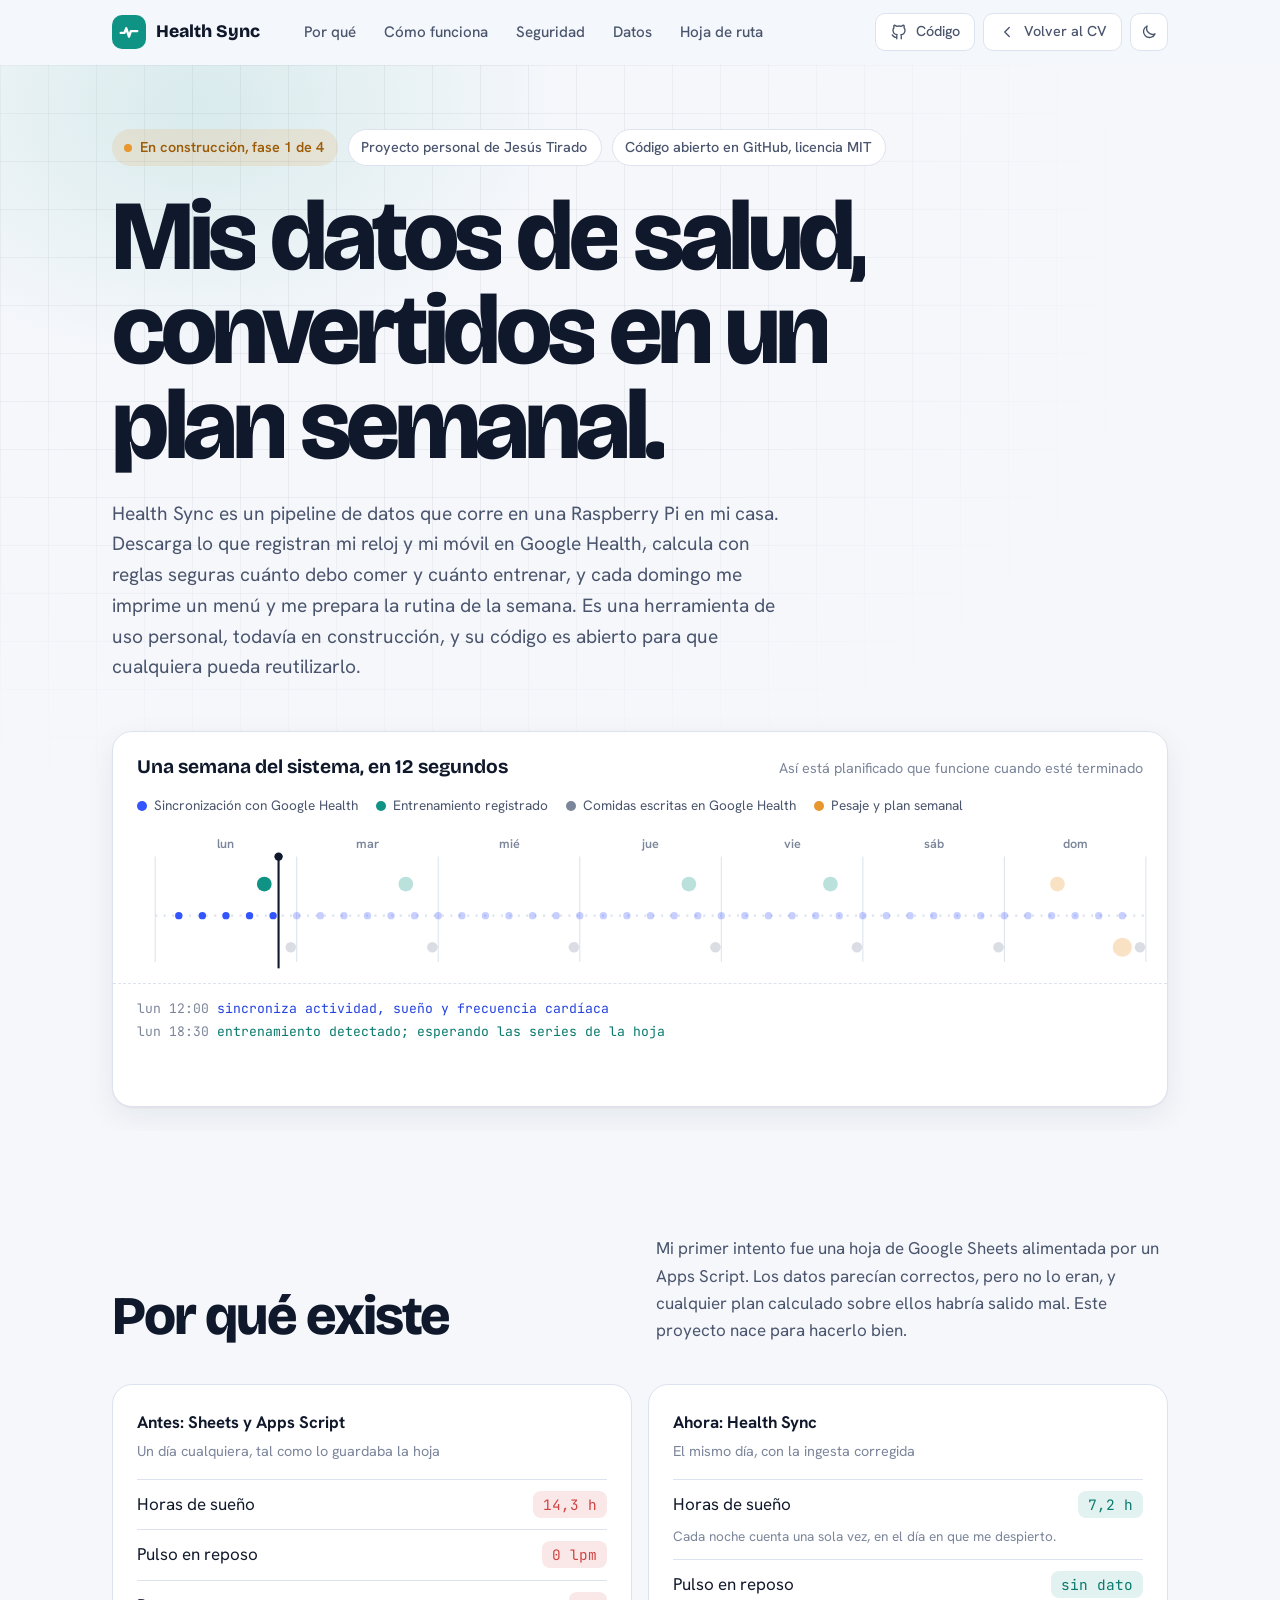
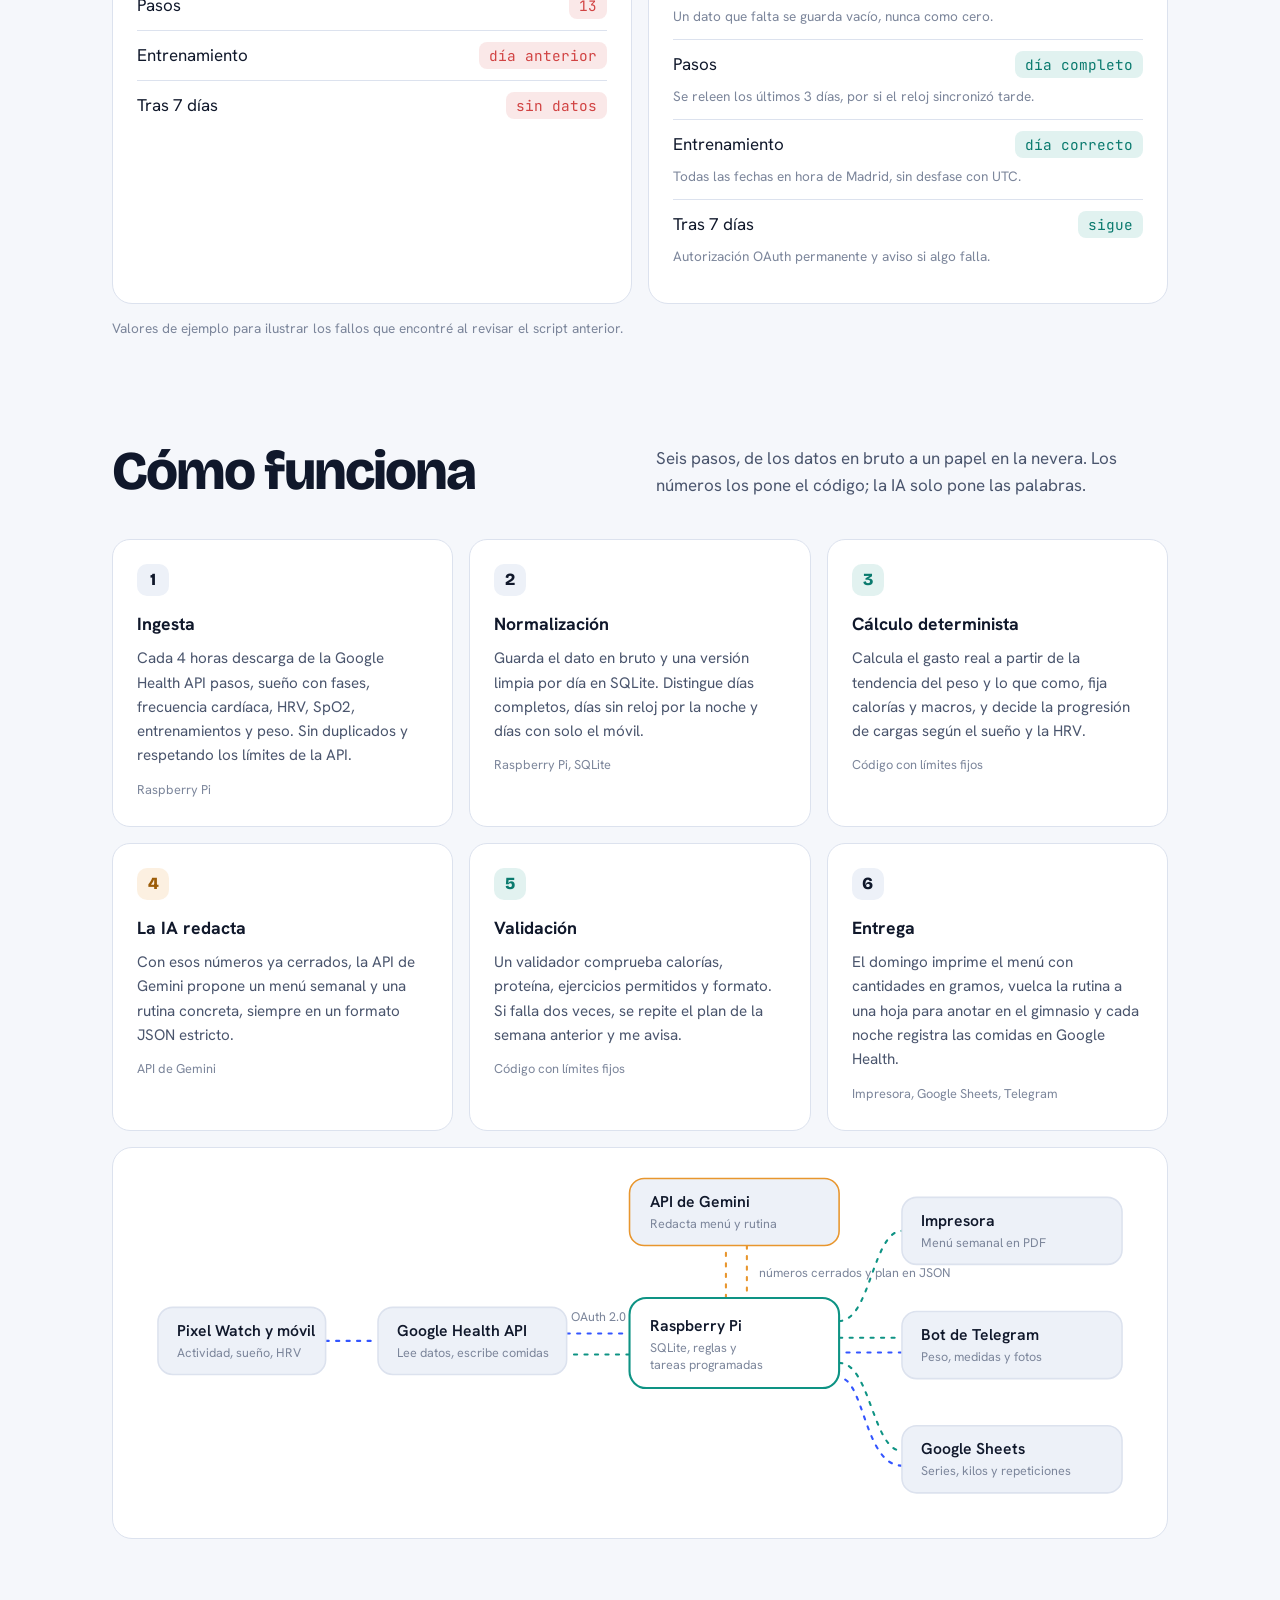
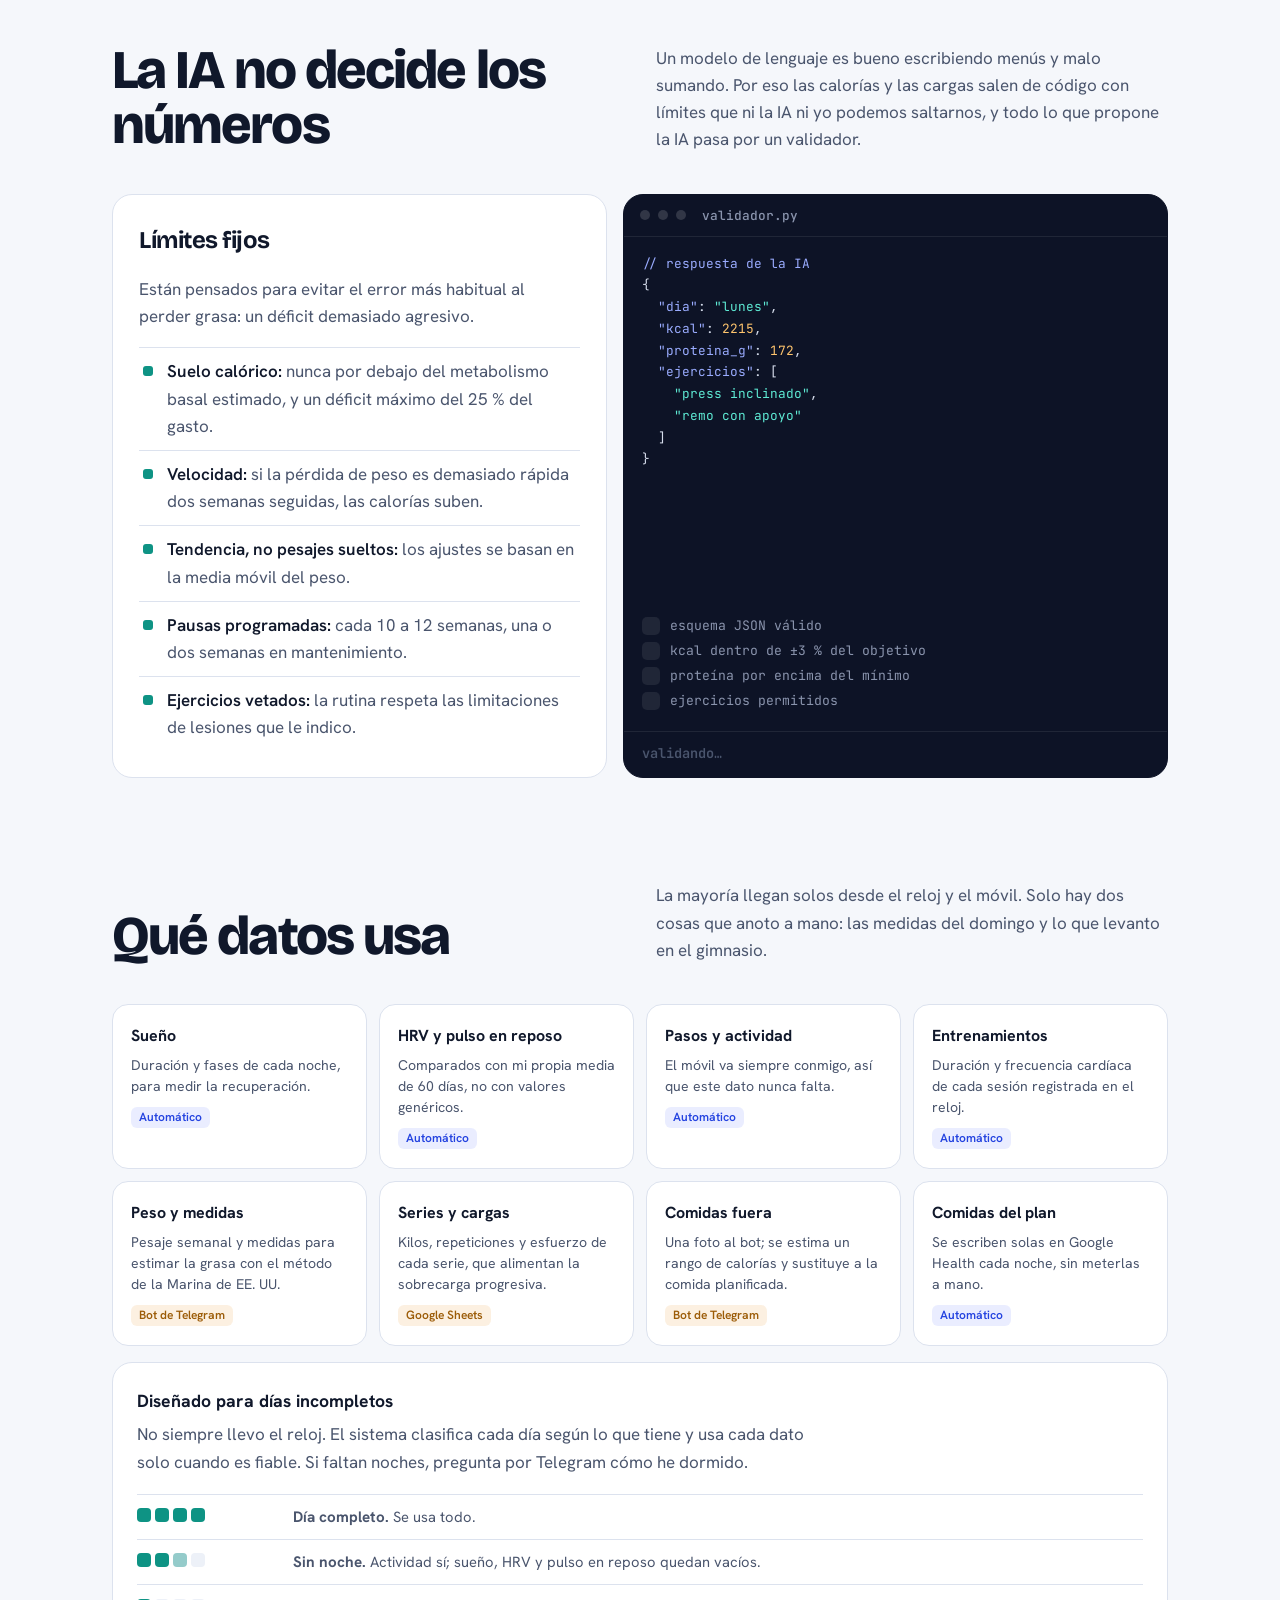
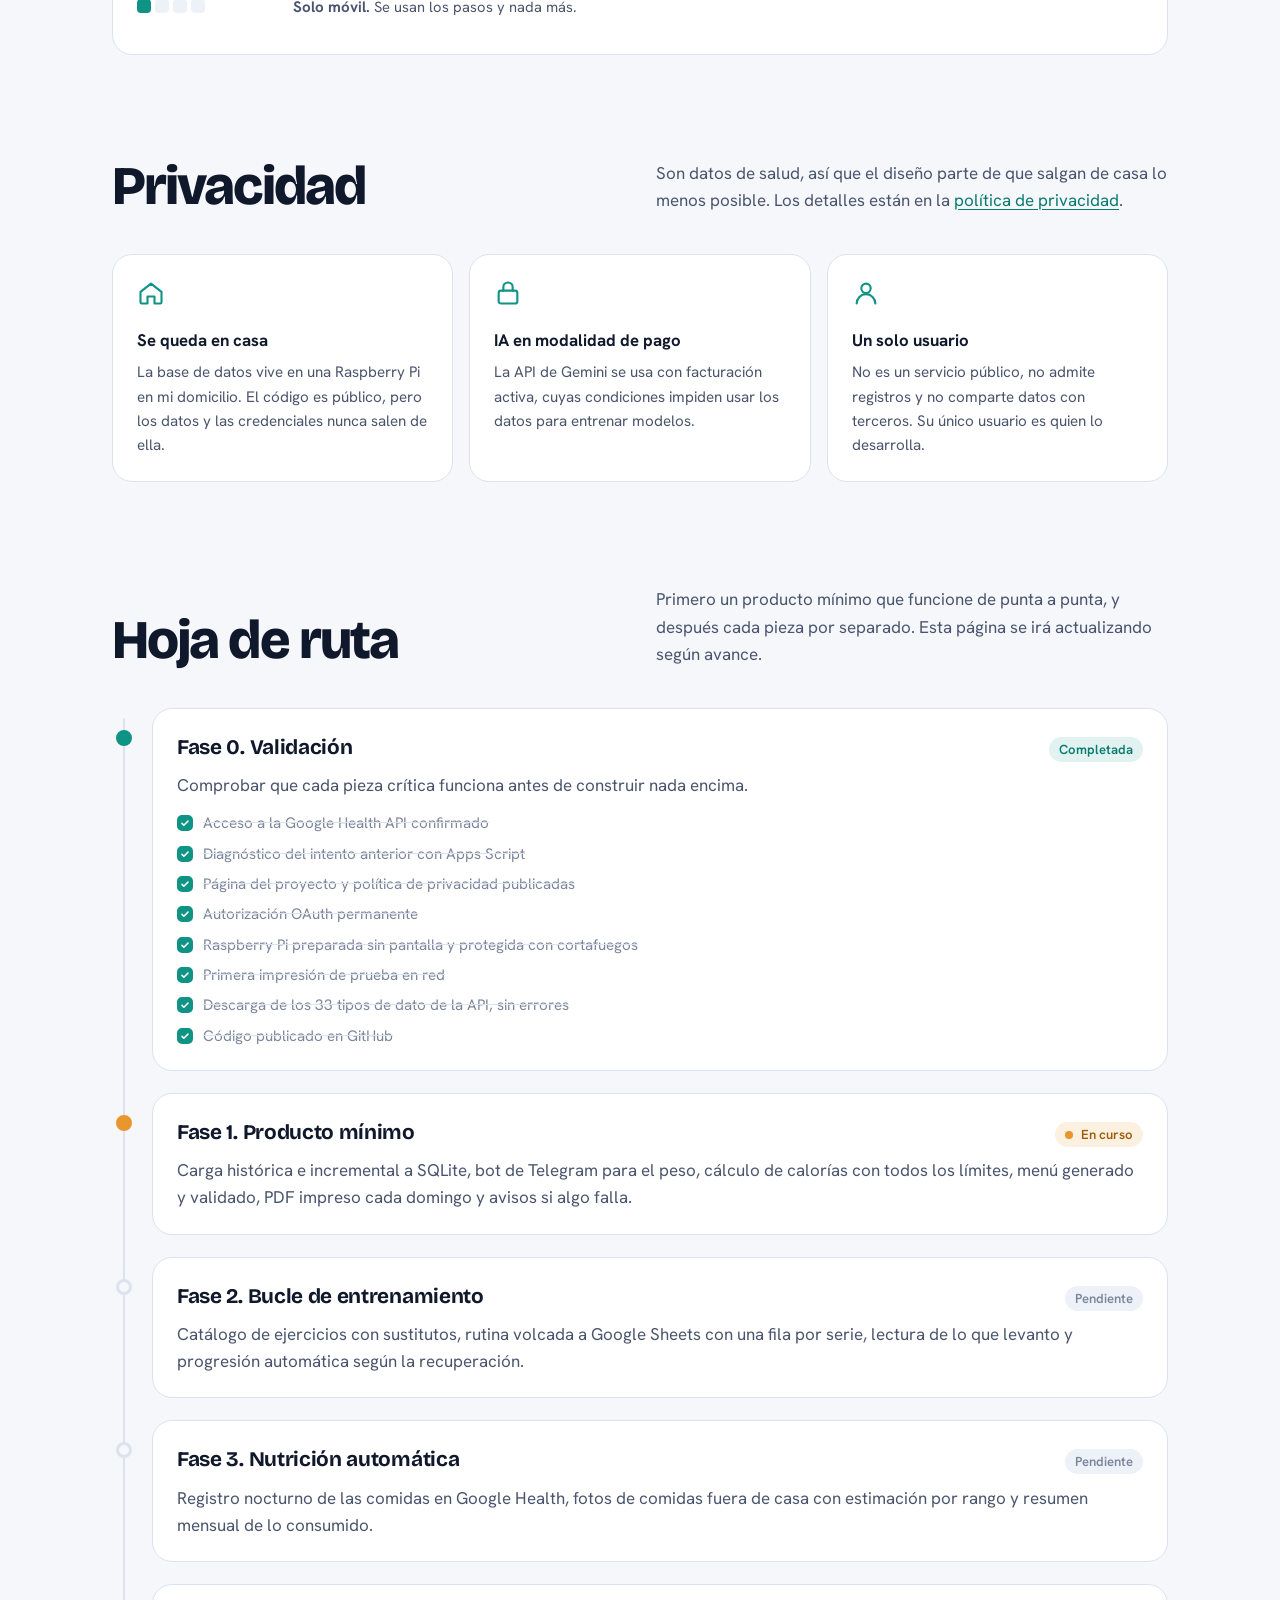
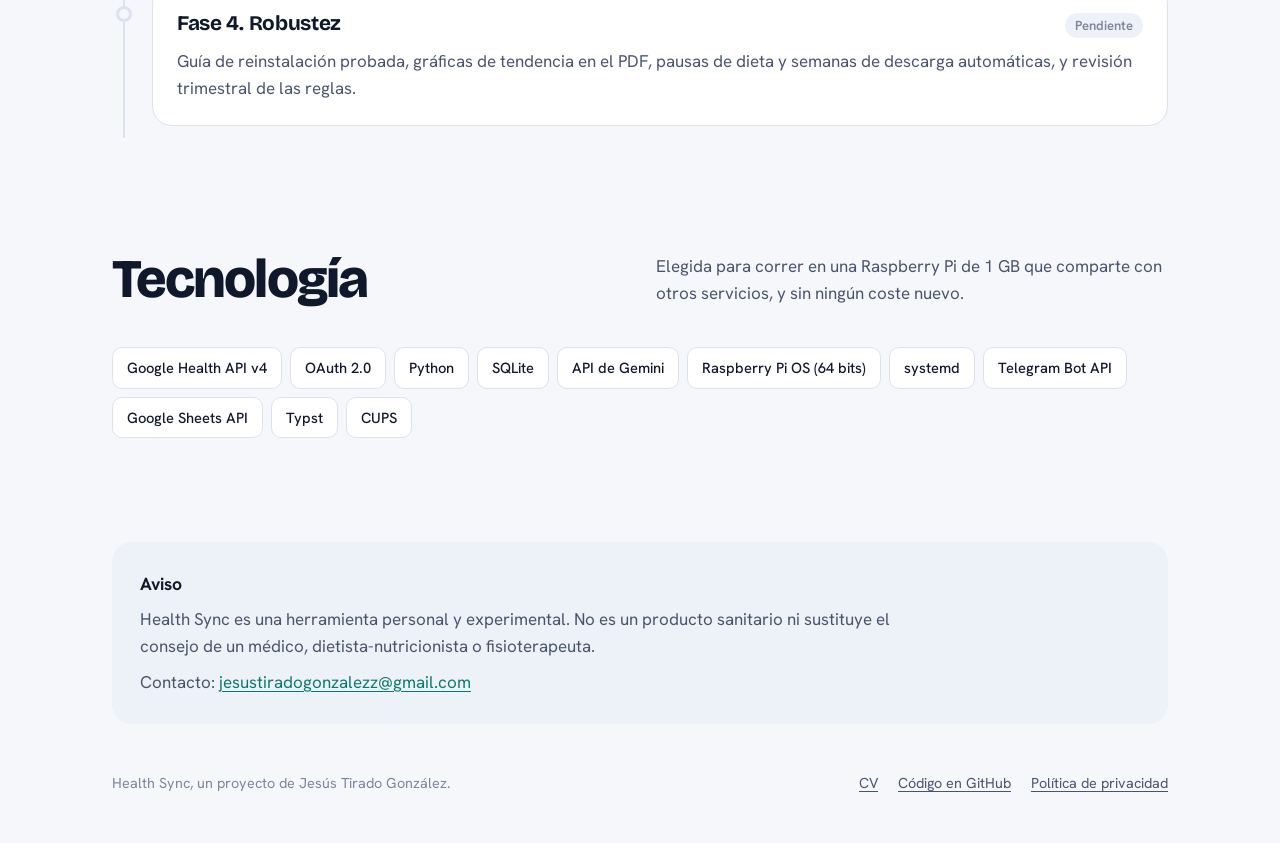
==== health-sync/index.html @ f5e40520 "Update index.html" ====
<!doctype html>
<html lang="es">
<head>
<meta charset="utf-8">
<meta name="viewport" content="width=device-width, initial-scale=1">
<title>Health Sync, proyecto personal de Jesús Tirado</title>
<meta name="description" content="Health Sync es un pipeline de datos personales en una Raspberry Pi: sincroniza datos de Google Health, calcula objetivos con reglas seguras y genera cada semana un menú y una rutina. Proyecto en construcción, de uso exclusivamente personal.">
<link rel="canonical" href="https://chechut10.github.io/health-sync/">
<meta property="og:title" content="Health Sync, proyecto personal">
<meta property="og:description" content="Mis datos de salud convertidos en un plan semanal, con reglas deterministas y una IA que solo redacta.">
<meta property="og:url" content="https://chechut10.github.io/health-sync/">
<meta name="theme-color" content="#F5F7FB" media="(prefers-color-scheme: light)">
<meta name="theme-color" content="#0A0F1E" media="(prefers-color-scheme: dark)">
<link rel="icon" href="data:image/svg+xml,%3Csvg xmlns='http://www.w3.org/2000/svg' viewBox='0 0 64 64'%3E%3Crect width='64' height='64' rx='14' fill='%230E9384'/%3E%3Cpath d='M12 34h10l5-12 8 22 6-14h11' fill='none' stroke='white' stroke-width='5' stroke-linecap='round' stroke-linejoin='round'/%3E%3C/svg%3E">
<link rel="preconnect" href="https://fonts.googleapis.com">
<link rel="preconnect" href="https://fonts.gstatic.com" crossorigin>
<link href="https://fonts.googleapis.com/css2?family=Bricolage+Grotesque:opsz,wght@12..96,500..800&family=Hanken+Grotesk:wght@400;500;600;700&family=JetBrains+Mono:wght@400;500&display=swap" rel="stylesheet">
<script>
  try { var t = localStorage.getItem('theme'); if (t) document.documentElement.dataset.theme = t; } catch (e) {}
  if (!matchMedia('(prefers-reduced-motion: reduce)').matches) document.documentElement.classList.add('motion');
</script>
<style>
:root {
  --bg: #F5F7FB; --surface: #FFFFFF; --surface-2: #EDF1F8;
  --ink: #10182B; --ink-2: #4A556D; --ink-3: #7C869B; --rule: #DCE2EE;
  --health: #0E9384; --health-ink: #0A7A6E; --health-soft: rgba(14,147,132,.12);
  --signal: #3355FF; --signal-ink: #2443E0; --signal-soft: rgba(51,85,255,.10);
  --conv: #E8962E; --conv-ink: #9C5C08; --conv-soft: rgba(232,150,46,.14);
  --bad: #D14343; --bad-soft: rgba(209,67,67,.12);
  --grid: rgba(16,24,43,.05);
  --shadow: 0 1px 2px rgba(16,24,43,.05), 0 10px 30px rgba(16,24,43,.07);
  --display: "Bricolage Grotesque", "Hanken Grotesk", system-ui, sans-serif;
  --text: "Hanken Grotesk", system-ui, sans-serif;
  --mono: "JetBrains Mono", ui-monospace, Menlo, monospace;
  color-scheme: light;
}
@media (prefers-color-scheme: dark) {
  :root:not([data-theme="light"]) {
    --bg: #0A0F1E; --surface: #111831; --surface-2: #18213F;
    --ink: #E9EEF8; --ink-2: #AAB4CA; --ink-3: #737E98; --rule: #243052;
    --health: #2DD4BF; --health-ink: #5EEAD4; --health-soft: rgba(45,212,191,.14);
    --signal: #7D93FF; --signal-ink: #A3B2FF; --signal-soft: rgba(125,147,255,.14);
    --conv: #FFB547; --conv-ink: #FFC56E; --conv-soft: rgba(255,181,71,.14);
    --bad: #FF7A7A; --bad-soft: rgba(255,122,122,.14);
    --grid: rgba(255,255,255,.045);
    --shadow: 0 1px 2px rgba(0,0,0,.35), 0 12px 32px rgba(0,0,0,.35);
    color-scheme: dark;
  }
}
:root[data-theme="dark"] {
  --bg: #0A0F1E; --surface: #111831; --surface-2: #18213F;
  --ink: #E9EEF8; --ink-2: #AAB4CA; --ink-3: #737E98; --rule: #243052;
  --health: #2DD4BF; --health-ink: #5EEAD4; --health-soft: rgba(45,212,191,.14);
  --signal: #7D93FF; --signal-ink: #A3B2FF; --signal-soft: rgba(125,147,255,.14);
  --conv: #FFB547; --conv-ink: #FFC56E; --conv-soft: rgba(255,181,71,.14);
  --bad: #FF7A7A; --bad-soft: rgba(255,122,122,.14);
  --grid: rgba(255,255,255,.045);
  --shadow: 0 1px 2px rgba(0,0,0,.35), 0 12px 32px rgba(0,0,0,.35);
  color-scheme: dark;
}
*, *::before, *::after { box-sizing: border-box; }
html { scroll-behavior: smooth; scroll-padding-top: 80px; -webkit-text-size-adjust: 100%; }
body { margin: 0; background: var(--bg); color: var(--ink); font-family: var(--text); font-size: 17px; line-height: 1.6; overflow-x: hidden; transition: background-color .3s, color .3s; }
a { color: var(--health-ink); text-underline-offset: 3px; text-decoration-thickness: 1px; }
a:hover { color: var(--ink); }
button { font: inherit; color: inherit; }
:focus-visible { outline: 2px solid var(--health); outline-offset: 3px; border-radius: 4px; }
::selection { background: var(--health); color: #fff; }
.wrap { width: 100%; max-width: 1120px; margin: 0 auto; padding: 0 32px; }
.sr-only { position: absolute; width: 1px; height: 1px; overflow: hidden; clip: rect(0 0 0 0); white-space: nowrap; }
.motion .reveal { opacity: 0; transform: translateY(14px); transition: opacity .7s ease, transform .7s cubic-bezier(.2,.8,.2,1); }
.motion .reveal.in { opacity: 1; transform: none; }

/* Nav */
.nav { position: sticky; top: 0; z-index: 40; background: color-mix(in srgb, var(--bg) 82%, transparent); backdrop-filter: saturate(160%) blur(12px); -webkit-backdrop-filter: saturate(160%) blur(12px); border-bottom: 1px solid transparent; transition: border-color .3s; }
.nav.scrolled { border-bottom-color: var(--rule); }
.nav-inner { display: flex; align-items: center; gap: 16px; height: 64px; }
.brand { display: flex; align-items: center; gap: 10px; font-family: var(--display); font-weight: 800; font-size: 1.1rem; color: var(--ink); text-decoration: none; }
.brand-mark { display: grid; place-items: center; width: 34px; height: 34px; border-radius: 10px; background: var(--health); }
.brand-mark svg { width: 22px; height: 22px; fill: none; stroke: #fff; stroke-width: 2.6; stroke-linecap: round; stroke-linejoin: round; }
.nav-links { display: flex; gap: 4px; margin: 0 auto 0 16px; padding: 0; list-style: none; }
.nav-links a { display: block; padding: 6px 12px; border-radius: 8px; color: var(--ink-2); text-decoration: none; font-weight: 500; font-size: .95rem; }
.nav-links a:hover, .nav-links a.active { color: var(--ink); background: var(--surface-2); }
.nav-tools { display: flex; gap: 8px; margin-left: auto; }
.pill-btn, .icon-btn { display: inline-flex; align-items: center; gap: 8px; height: 38px; padding: 0 14px; border-radius: 10px; border: 1px solid var(--rule); background: var(--surface); color: var(--ink-2); font-size: .9rem; font-weight: 500; text-decoration: none; cursor: pointer; }
.icon-btn { width: 38px; padding: 0; justify-content: center; }
.pill-btn:hover, .icon-btn:hover { color: var(--ink); border-color: var(--ink-3); }
.pill-btn svg, .icon-btn svg { width: 18px; height: 18px; fill: none; stroke: currentColor; stroke-width: 1.8; stroke-linecap: round; stroke-linejoin: round; }
.theme-sun { display: none; }
:root[data-theme="dark"] .theme-sun { display: block; }
:root[data-theme="dark"] .theme-moon { display: none; }
@media (prefers-color-scheme: dark) { :root:not([data-theme="light"]) .theme-sun { display: block; } :root:not([data-theme="light"]) .theme-moon { display: none; } }
.progress { position: absolute; left: 0; bottom: -1px; height: 2px; width: 100%; background: var(--health); transform-origin: left; transform: scaleX(var(--scroll, 0)); }

/* Hero */
.hero { position: relative; isolation: isolate; padding: 64px 0 24px; overflow: hidden; }
.hero::before { content: ""; position: absolute; inset: 0; z-index: -1; background-image: linear-gradient(var(--grid) 1px, transparent 1px), linear-gradient(90deg, var(--grid) 1px, transparent 1px); background-size: 48px 48px; -webkit-mask-image: radial-gradient(ellipse 80% 70% at 30% 20%, #000 30%, transparent 75%); mask-image: radial-gradient(ellipse 80% 70% at 30% 20%, #000 30%, transparent 75%); }
.hero::after { content: ""; position: absolute; z-index: -1; width: 720px; height: 520px; left: -160px; top: -220px; background: radial-gradient(closest-side, var(--health-soft), transparent); pointer-events: none; }
.status-row { display: flex; flex-wrap: wrap; gap: 10px; margin: 0 0 24px; }
.badge { display: inline-flex; align-items: center; gap: 8px; padding: 6px 14px 6px 12px; border-radius: 999px; font-size: .9rem; font-weight: 600; }
.badge.build { background: var(--conv-soft); color: var(--conv-ink); }
.badge.personal { background: var(--surface); border: 1px solid var(--rule); color: var(--ink-2); font-weight: 500; }
.pulse { position: relative; display: inline-block; width: 8px; height: 8px; border-radius: 50%; background: var(--conv); flex-shrink: 0; }
.pulse::after { content: ""; position: absolute; inset: -4px; border-radius: 50%; border: 2px solid var(--conv); opacity: 0; }
.motion .pulse::after { animation: ping 2s ease-out infinite; }
@keyframes ping { 0% { transform: scale(.5); opacity: .8; } 100% { transform: scale(1.8); opacity: 0; } }
.headline { margin: 0; font-family: var(--display); font-weight: 800; font-size: clamp(2.8rem, 8vw, 6.2rem); line-height: .95; letter-spacing: -0.045em; max-width: 13ch; }
.headline .w { display: inline-block; overflow: hidden; padding-bottom: .12em; margin-bottom: -.12em; vertical-align: top; }
.headline .w > span { display: inline-block; }
.motion .headline .w > span { transform: translateY(110%); animation: rise .9s cubic-bezier(.2,.8,.2,1) forwards; animation-delay: calc(var(--i) * 80ms + 120ms); }
@keyframes rise { to { transform: none; } }
.lede { max-width: 62ch; margin: 26px 0 0; font-size: 1.2rem; color: var(--ink-2); }
.motion .fade-in { opacity: 0; animation: fade .8s ease forwards; animation-delay: .7s; }
@keyframes fade { to { opacity: 1; } }

/* Semana animada */
.week { margin: 48px 0 0; border: 1px solid var(--rule); border-radius: 20px; background: var(--surface); box-shadow: var(--shadow); overflow: hidden; }
.week-head { display: flex; justify-content: space-between; align-items: baseline; gap: 12px; flex-wrap: wrap; padding: 20px 24px 0; }
.week-head h2 { margin: 0; font-family: var(--display); font-size: 1.2rem; font-weight: 700; }
.week-head p { margin: 0; color: var(--ink-3); font-size: .9rem; }
.week-legend { display: flex; flex-wrap: wrap; gap: 6px 18px; margin: 12px 24px 0; padding: 0; list-style: none; font-size: .85rem; color: var(--ink-2); }
.week-legend li::before { content: ""; display: inline-block; width: 10px; height: 10px; border-radius: 50%; margin-right: 7px; vertical-align: -1px; background: var(--c); }
.week-scroll { overflow: hidden; }
.week-svg { display: block; width: 100%; height: auto; margin-top: 8px; }
.week-svg .daylbl { fill: var(--ink-3); font: 600 12px var(--text); }
.week-svg .dayline { stroke: var(--rule); stroke-width: 1; }
.week-svg .track { stroke: var(--rule); stroke-width: 2; stroke-dasharray: 2 6; }
.week-svg .ev { transition: r .25s, opacity .25s; }
.week-svg .ev.sync { fill: var(--signal); }
.week-svg .ev.gym { fill: var(--health); }
.week-svg .ev.meal { fill: var(--ink-3); }
.week-svg .ev.weigh, .week-svg .ev.plan { fill: var(--conv); }
.week-svg .ev.dim { opacity: .28; }
.week-svg .playhead { stroke: var(--ink); stroke-width: 2; }
.week-svg .playcap { fill: var(--ink); }
.log { margin: 0; padding: 14px 24px 18px; border-top: 1px dashed var(--rule); font-family: var(--mono); font-size: .82rem; line-height: 1.75; color: var(--ink-2); height: calc(1.75em * 4 + 32px); overflow: hidden; }
.log div { white-space: nowrap; overflow: hidden; text-overflow: ellipsis; }
.log .t { color: var(--ink-3); }
.log .k-sync { color: var(--signal-ink); }
.log .k-gym { color: var(--health-ink); }
.log .k-plan { color: var(--conv-ink); }
.motion .log div:last-child { animation: logIn .3s ease; }
@keyframes logIn { from { opacity: 0; transform: translateY(6px); } }

/* Secciones */
.section { padding: 104px 0 0; }
.section-head { display: grid; grid-template-columns: minmax(0, 1fr) minmax(0, 1fr); gap: 32px; align-items: end; margin-bottom: 40px; }
.section h2.big { margin: 0; font-family: var(--display); font-weight: 800; font-size: clamp(2.1rem, 5vw, 3.4rem); line-height: 1.02; letter-spacing: -0.035em; }
.section-intro { margin: 0; color: var(--ink-2); max-width: 54ch; }
.card { border: 1px solid var(--rule); border-radius: 20px; background: var(--surface); }

/* Antes y después */
.fix { display: grid; grid-template-columns: minmax(0, 1fr) minmax(0, 1fr); gap: 16px; }
.fix .card { padding: 24px; }
.fix h3 { margin: 0 0 4px; font-size: 1.05rem; }
.fix .sub { margin: 0 0 16px; color: var(--ink-3); font-size: .9rem; }
.rows { margin: 0; padding: 0; list-style: none; font-variant-numeric: tabular-nums; }
.rows li { display: grid; grid-template-columns: minmax(0, 1fr) auto; gap: 12px; align-items: center; padding: 11px 0; border-top: 1px solid var(--rule); }
.rows .val { font-family: var(--mono); font-size: .9rem; padding: 2px 10px; border-radius: 8px; }
.old .val { background: var(--bad-soft); color: var(--bad); }
.new .val { background: var(--health-soft); color: var(--health-ink); }
.rows .why { grid-column: 1 / -1; font-size: .85rem; color: var(--ink-3); margin-top: -4px; }
.motion .new .rows li { opacity: 0; transform: translateX(-8px); transition: opacity .45s ease, transform .45s ease; transition-delay: calc(var(--i) * 140ms + 200ms); }
.motion .new.in .rows li { opacity: 1; transform: none; }
.note { margin: 14px 0 0; font-size: .85rem; color: var(--ink-3); }

/* Pasos */
.steps { display: grid; grid-template-columns: repeat(3, minmax(0, 1fr)); gap: 16px; margin: 0; padding: 0; list-style: none; counter-reset: s; }
.steps li { position: relative; padding: 24px; border: 1px solid var(--rule); border-radius: 18px; background: var(--surface); counter-increment: s; }
.steps li::before { content: counter(s); display: grid; place-items: center; width: 32px; height: 32px; border-radius: 10px; background: var(--surface-2); color: var(--ink); font-family: var(--display); font-weight: 800; margin-bottom: 14px; }
.steps li.ai::before { background: var(--conv-soft); color: var(--conv-ink); }
.steps li.det::before { background: var(--health-soft); color: var(--health-ink); }
.steps h3 { margin: 0; font-size: 1.1rem; }
.steps p { margin: 8px 0 0; color: var(--ink-2); font-size: .95rem; }
.steps .where { display: inline-block; margin-top: 12px; font-size: .8rem; color: var(--ink-3); }

.diagram-card { margin-top: 16px; overflow: hidden; }
.diagram-scroll { overflow-x: auto; padding: 20px 24px 24px; }
.diagram { display: block; width: 100%; min-width: 760px; height: auto; }
.diagram .node rect { fill: var(--surface-2); stroke: var(--rule); stroke-width: 1.5; }
.diagram .node.hub rect { fill: var(--surface); stroke: var(--health); stroke-width: 2; }
.diagram .node.ai rect { stroke: var(--conv); }
.diagram .t { fill: var(--ink); font: 600 15px var(--text); }
.diagram .s { fill: var(--ink-3); font: 12px var(--text); }
.diagram .lbl { fill: var(--ink-3); font: 12px var(--text); }
.diagram .edge { fill: none; stroke: var(--signal); stroke-width: 2; stroke-dasharray: 3 7; stroke-linecap: round; }
.diagram .edge.ai { stroke: var(--conv); }
.diagram .edge.h { stroke: var(--health); }
.motion .diagram .edge { animation: dash 1.1s linear infinite; }
@keyframes dash { to { stroke-dashoffset: -20; } }
.scroll-hint { display: none; margin: -8px 24px 18px; font-size: .85rem; color: var(--ink-3); }

/* Validador */
.guard { display: grid; grid-template-columns: minmax(0, 1fr) minmax(0, 1.1fr); gap: 16px; align-items: stretch; }
.guard .card { padding: 26px; }
.guard h3 { margin: 0; font-family: var(--display); font-size: 1.5rem; letter-spacing: -0.02em; }
.guard p { color: var(--ink-2); }
.rules { margin: 16px 0 0; padding: 0; list-style: none; }
.rules li { padding: 10px 0 10px 28px; border-top: 1px solid var(--rule); position: relative; color: var(--ink-2); }
.rules li::before { content: ""; position: absolute; left: 4px; top: 18px; width: 10px; height: 10px; border-radius: 3px; background: var(--health); }
.rules b { color: var(--ink); font-weight: 600; }
.console { display: flex; flex-direction: column; background: #0D1326; color: #D6DDEC; border-color: #0D1326; padding: 0 !important; overflow: hidden; }
:root[data-theme="dark"] .console { background: #070B17; border-color: var(--rule); }
.console-bar { display: flex; align-items: center; gap: 8px; padding: 12px 16px; border-bottom: 1px solid rgba(255,255,255,.08); font: 500 .8rem var(--mono); color: #8A94AD; }
.console-bar i { width: 10px; height: 10px; border-radius: 50%; background: rgba(255,255,255,.15); }
.console-bar span { margin-left: 8px; }
.console pre { flex: 1; margin: 0; padding: 16px 18px 6px; font: .8rem/1.7 var(--mono); white-space: pre-wrap; min-height: 172px; }
.console .k { color: #9AACFF; } .console .s { color: #5EEAD4; } .console .n { color: #FFC56E; }
.checks { margin: 0; padding: 6px 18px 18px; list-style: none; font: .82rem/1.9 var(--mono); }
.checks li { display: flex; gap: 10px; align-items: center; color: #8A94AD; }
.checks .st { display: inline-grid; place-items: center; width: 18px; height: 18px; border-radius: 5px; background: rgba(255,255,255,.08); font-size: .75rem; flex-shrink: 0; }
.checks li.ok { color: #D6DDEC; } .checks li.ok .st { background: #0E9384; color: #fff; }
.checks li.ko { color: #FFB4B4; } .checks li.ko .st { background: #D14343; color: #fff; }
.verdict { margin: 0; padding: 12px 18px; border-top: 1px solid rgba(255,255,255,.08); font: 600 .85rem var(--mono); color: #8A94AD; min-height: 46px; }
.verdict.ok { color: #5EEAD4; } .verdict.ko { color: #FFB4B4; }

/* Datos */
.data-grid { display: grid; grid-template-columns: repeat(4, minmax(0, 1fr)); gap: 12px; }
.datum { padding: 18px; border: 1px solid var(--rule); border-radius: 16px; background: var(--surface); }
.datum h3 { margin: 0; font-size: 1rem; }
.datum p { margin: 6px 0 0; color: var(--ink-2); font-size: .88rem; line-height: 1.5; }
.datum .src { display: inline-block; margin-top: 10px; padding: 1px 8px; border-radius: 6px; font-size: .75rem; font-weight: 600; }
.src.auto { background: var(--signal-soft); color: var(--signal-ink); }
.src.manual { background: var(--conv-soft); color: var(--conv-ink); }
.coverage { margin-top: 16px; padding: 24px; }
.coverage h3 { margin: 0 0 6px; font-size: 1.1rem; }
.coverage > p { margin: 0 0 18px; color: var(--ink-2); max-width: 70ch; }
.cov-row { display: grid; grid-template-columns: 140px minmax(0, 1fr); gap: 16px; align-items: center; padding: 10px 0; border-top: 1px solid var(--rule); }
.cov-row b { font-size: .95rem; }
.cov-row span { color: var(--ink-2); font-size: .92rem; }
.cells { display: flex; gap: 4px; margin-bottom: 4px; }
.cells i { width: 14px; height: 14px; border-radius: 4px; background: var(--surface-2); }
.cells i.f { background: var(--health); }
.cells i.p { background: color-mix(in srgb, var(--health) 40%, var(--surface-2)); }

/* Privacidad */
.priv { display: grid; grid-template-columns: repeat(3, minmax(0, 1fr)); gap: 16px; }
.priv .card { padding: 24px; }
.priv svg { width: 28px; height: 28px; fill: none; stroke: var(--health); stroke-width: 1.8; stroke-linecap: round; stroke-linejoin: round; }
.priv h3 { margin: 12px 0 0; font-size: 1.05rem; }
.priv p { margin: 6px 0 0; color: var(--ink-2); font-size: .95rem; }

/* Hoja de ruta */
.road { position: relative; margin: 0; padding: 0 0 0 40px; list-style: none; }
.road::before, .road::after { content: ""; position: absolute; left: 11px; top: 10px; bottom: 10px; width: 2px; border-radius: 2px; }
.road::before { background: var(--rule); }
.road::after { background: var(--health); transform-origin: top; transform: scaleY(var(--fill, 0)); }
.road > li { position: relative; padding: 0 0 22px; }
.road .dot { position: absolute; left: -36px; top: 22px; width: 16px; height: 16px; border-radius: 50%; background: var(--bg); border: 3px solid var(--rule); }
.road li.now .dot { border-color: var(--conv); background: var(--conv); }
.road li.done-phase .dot { border-color: var(--health); background: var(--health); }
.road li.done-phase .state { background: var(--health-soft); color: var(--health-ink); }
a.badge.personal { text-decoration: none; }
a.badge.personal:hover { border-color: var(--ink-3); color: var(--ink); }
.road .card { padding: 22px 24px; }
.road-head { display: flex; justify-content: space-between; gap: 8px 16px; flex-wrap: wrap; align-items: baseline; }
.road h3 { margin: 0; font-family: var(--display); font-size: 1.3rem; letter-spacing: -0.015em; }
.road .state { font-size: .82rem; font-weight: 600; padding: 2px 10px; border-radius: 999px; background: var(--surface-2); color: var(--ink-3); display: inline-flex; align-items: center; gap: 8px; }
.road li.now .state { background: var(--conv-soft); color: var(--conv-ink); }
.road p { margin: 8px 0 0; color: var(--ink-2); }
.tasks { margin: 12px 0 0; padding: 0; list-style: none; display: grid; gap: 6px; }
.tasks li { display: flex; gap: 10px; align-items: flex-start; color: var(--ink-2); font-size: .95rem; }
.tasks li::before { content: ""; flex-shrink: 0; width: 16px; height: 16px; margin-top: 4px; border-radius: 5px; border: 2px solid var(--rule); }
.tasks li.done::before { background: var(--health); border-color: var(--health); background-image: url("data:image/svg+xml,%3Csvg xmlns='http://www.w3.org/2000/svg' viewBox='0 0 16 16'%3E%3Cpath d='M4 8.5l2.5 2.5L12 5.5' fill='none' stroke='white' stroke-width='2' stroke-linecap='round' stroke-linejoin='round'/%3E%3C/svg%3E"); }
.tasks li.done { color: var(--ink-3); text-decoration: line-through; text-decoration-color: var(--rule); }

/* Stack y cierre */
.tags { display: flex; flex-wrap: wrap; gap: 8px; margin: 0; padding: 0; list-style: none; }
.tags li { padding: 8px 14px; border-radius: 10px; border: 1px solid var(--rule); background: var(--surface); font-size: .92rem; font-weight: 500; }
.disclaimer { margin: 104px 0 0; padding: 28px; border-radius: 20px; background: var(--surface-2); color: var(--ink-2); }
.disclaimer h2 { margin: 0 0 8px; font-size: 1.1rem; color: var(--ink); }
.disclaimer p { margin: 0; max-width: 80ch; }
.disclaimer p + p { margin-top: 8px; }
footer { padding: 48px 0; color: var(--ink-3); font-size: .9rem; }
footer .wrap { display: flex; flex-wrap: wrap; justify-content: space-between; gap: 8px 24px; }
footer nav { display: flex; gap: 20px; flex-wrap: wrap; }
footer a { color: var(--ink-2); }

@media screen and (max-width: 900px) {
  .nav-links { display: none; }
  .section-head, .fix, .guard { grid-template-columns: 1fr; }
  .steps, .priv { grid-template-columns: 1fr; }
  .data-grid { grid-template-columns: repeat(2, minmax(0, 1fr)); }
  .scroll-hint { display: block; }
}
@media screen and (max-width: 640px) {
  body { font-size: 16px; }
  .wrap { padding: 0 16px; }
  .hero { padding-top: 36px; }
  .lede { font-size: 1.05rem; }
  .week-head { padding: 16px 16px 0; }
  .week-legend { margin: 10px 16px 0; }
  .week-svg { width: 760px; max-width: none; }
  .log { padding: 12px 16px 14px; font-size: .76rem; line-height: 1.5; height: calc(1.5em * 6 + 26px); }
  .log div { white-space: normal; margin-bottom: 4px; }
  .section { padding-top: 80px; }
  .data-grid { grid-template-columns: 1fr; }
  .cov-row { grid-template-columns: 1fr; gap: 4px; }
  .road { padding-left: 28px; }
  .road::before, .road::after { left: 5px; }
  .road .dot { left: -30px; }
  .pill-btn .label { display: none; }
  .pill-btn { width: 38px; padding: 0; justify-content: center; }
  .disclaimer { margin-top: 80px; padding: 22px; }
}
@media print {
  .nav, .week, .diagram-card, .console, .scroll-hint { display: none !important; }
  .reveal, .motion .reveal { opacity: 1 !important; transform: none !important; }
  *, *::before, *::after { animation: none !important; }
  .motion .headline .w > span, .motion .fade-in, .motion .new .rows li { transform: none !important; opacity: 1 !important; }
}
</style>
</head>
<body>

<header class="nav" id="nav">
  <div class="wrap nav-inner">
    <a class="brand" href="#inicio">
      <span class="brand-mark" aria-hidden="true"><svg viewBox="0 0 24 24"><path d="M3 13h4l2-5 3 9 2-6h7"/></svg></span>
      Health Sync
    </a>
    <ul class="nav-links">
      <li><a href="#problema">Por qué</a></li>
      <li><a href="#funcionamiento">Cómo funciona</a></li>
      <li><a href="#seguridad">Seguridad</a></li>
      <li><a href="#datos">Datos</a></li>
      <li><a href="#hoja-de-ruta">Hoja de ruta</a></li>
    </ul>
    <div class="nav-tools">
      <a class="pill-btn" href="https://github.com/ChechuT10/health-sync" aria-label="Ver el código en GitHub">
        <svg viewBox="0 0 24 24" aria-hidden="true"><path d="M9 19c-4.3 1.4-4.3-2.5-6-3m12 5v-3.5c0-1 .1-1.4-.5-2 2.8-.3 5.5-1.4 5.5-6a4.6 4.6 0 0 0-1.3-3.2 4.2 4.2 0 0 0-.1-3.2s-1.1-.3-3.5 1.3a12.3 12.3 0 0 0-6.2 0C6.5 2.8 5.4 3.1 5.4 3.1a4.2 4.2 0 0 0-.1 3.2A4.6 4.6 0 0 0 4 9.5c0 4.6 2.7 5.7 5.5 6-.6.6-.6 1.2-.5 2V21"/></svg>
        <span class="label">Código</span>
      </a>
      <a class="pill-btn" href="../" aria-label="Volver al CV de Jesús Tirado">
        <svg viewBox="0 0 24 24" aria-hidden="true"><path d="M15 6l-6 6 6 6"/></svg>
        <span class="label">Volver al CV</span>
      </a>
      <button class="icon-btn" type="button" id="theme" aria-label="Cambiar entre tema claro y oscuro">
        <svg class="theme-moon" viewBox="0 0 24 24" aria-hidden="true"><path d="M20 14.5A8 8 0 0 1 9.5 4a8 8 0 1 0 10.5 10.5z"/></svg>
        <svg class="theme-sun" viewBox="0 0 24 24" aria-hidden="true"><circle cx="12" cy="12" r="4"/><path d="M12 2v2M12 20v2M4.9 4.9l1.4 1.4M17.7 17.7l1.4 1.4M2 12h2M20 12h2M4.9 19.1l1.4-1.4M17.7 6.3l1.4-1.4"/></svg>
      </button>
    </div>
  </div>
  <div class="progress" aria-hidden="true"></div>
</header>

<main>
  <!-- ============ Hero ============ -->
  <section class="hero" id="inicio">
    <div class="wrap">
      <div class="status-row fade-in">
        <span class="badge build"><span class="pulse" aria-hidden="true"></span>En construcción, fase 1 de 4</span>
        <span class="badge personal">Proyecto personal de Jesús Tirado</span>
        <a class="badge personal" href="https://github.com/ChechuT10/health-sync">Código abierto en GitHub, licencia MIT</a>
      </div>
      <h1 class="headline" aria-label="Mis datos de salud, convertidos en un plan semanal.">
        <span class="w" style="--i:0" aria-hidden="true"><span>Mis</span></span>
        <span class="w" style="--i:1" aria-hidden="true"><span>datos</span></span>
        <span class="w" style="--i:2" aria-hidden="true"><span>de</span></span>
        <span class="w" style="--i:3" aria-hidden="true"><span>salud,</span></span>
        <span class="w" style="--i:4" aria-hidden="true"><span>convertidos</span></span>
        <span class="w" style="--i:5" aria-hidden="true"><span>en</span></span>
        <span class="w" style="--i:6" aria-hidden="true"><span>un</span></span>
        <span class="w" style="--i:7" aria-hidden="true"><span>plan</span></span>
        <span class="w" style="--i:8" aria-hidden="true"><span>semanal.</span></span>
      </h1>
      <p class="lede fade-in">Health Sync es un pipeline de datos que corre en una Raspberry Pi en mi casa. Descarga lo que registran mi reloj y mi móvil en Google Health, calcula con reglas seguras cuánto debo comer y cuánto entrenar, y cada domingo me imprime un menú y me prepara la rutina de la semana. Es una herramienta de uso personal, todavía en construcción, y su código es abierto para que cualquiera pueda reutilizarlo.</p>

      <figure class="week fade-in" aria-labelledby="week-cap">
        <div class="week-head">
          <h2 id="week-cap">Una semana del sistema, en 12 segundos</h2>
          <p>Así está planificado que funcione cuando esté terminado</p>
        </div>
        <ul class="week-legend">
          <li style="--c: var(--signal)">Sincronización con Google Health</li>
          <li style="--c: var(--health)">Entrenamiento registrado</li>
          <li style="--c: var(--ink-3)">Comidas escritas en Google Health</li>
          <li style="--c: var(--conv)">Pesaje y plan semanal</li>
        </ul>
        <div class="week-scroll" id="week-scroll"><svg class="week-svg" id="week-svg" viewBox="0 0 1000 150" aria-hidden="true"></svg></div>
        <div class="log" id="log" aria-hidden="true"></div>
      </figure>
    </div>
  </section>

  <!-- ============ Por qué ============ -->
  <section class="section" id="problema">
    <div class="wrap">
      <div class="section-head reveal">
        <h2 class="big">Por qué existe</h2>
        <p class="section-intro">Mi primer intento fue una hoja de Google Sheets alimentada por un Apps Script. Los datos parecían correctos, pero no lo eran, y cualquier plan calculado sobre ellos habría salido mal. Este proyecto nace para hacerlo bien.</p>
      </div>
      <div class="fix">
        <div class="card old reveal">
          <h3>Antes: Sheets y Apps Script</h3>
          <p class="sub">Un día cualquiera, tal como lo guardaba la hoja</p>
          <ul class="rows">
            <li><span>Horas de sueño</span><span class="val">14,3 h</span></li>
            <li><span>Pulso en reposo</span><span class="val">0 lpm</span></li>
            <li><span>Pasos</span><span class="val">13</span></li>
            <li><span>Entrenamiento</span><span class="val">día anterior</span></li>
            <li><span>Tras 7 días</span><span class="val">sin datos</span></li>
          </ul>
        </div>
        <div class="card new reveal" id="fix-new">
          <h3>Ahora: Health Sync</h3>
          <p class="sub">El mismo día, con la ingesta corregida</p>
          <ul class="rows">
            <li style="--i:0"><span>Horas de sueño</span><span class="val">7,2 h</span><span class="why">Cada noche cuenta una sola vez, en el día en que me despierto.</span></li>
            <li style="--i:1"><span>Pulso en reposo</span><span class="val">sin dato</span><span class="why">Un dato que falta se guarda vacío, nunca como cero.</span></li>
            <li style="--i:2"><span>Pasos</span><span class="val">día completo</span><span class="why">Se releen los últimos 3 días, por si el reloj sincronizó tarde.</span></li>
            <li style="--i:3"><span>Entrenamiento</span><span class="val">día correcto</span><span class="why">Todas las fechas en hora de Madrid, sin desfase con UTC.</span></li>
            <li style="--i:4"><span>Tras 7 días</span><span class="val">sigue</span><span class="why">Autorización OAuth permanente y aviso si algo falla.</span></li>
          </ul>
        </div>
      </div>
      <p class="note reveal">Valores de ejemplo para ilustrar los fallos que encontré al revisar el script anterior.</p>
    </div>
  </section>

  <!-- ============ Cómo funciona ============ -->
  <section class="section" id="funcionamiento">
    <div class="wrap">
      <div class="section-head reveal">
        <h2 class="big">Cómo funciona</h2>
        <p class="section-intro">Seis pasos, de los datos en bruto a un papel en la nevera. Los números los pone el código; la IA solo pone las palabras.</p>
      </div>
      <ol class="steps">
        <li class="reveal"><h3>Ingesta</h3><p>Cada 4 horas descarga de la Google Health API pasos, sueño con fases, frecuencia cardíaca, HRV, SpO2, entrenamientos y peso. Sin duplicados y respetando los límites de la API.</p><span class="where">Raspberry Pi</span></li>
        <li class="reveal"><h3>Normalización</h3><p>Guarda el dato en bruto y una versión limpia por día en SQLite. Distingue días completos, días sin reloj por la noche y días con solo el móvil.</p><span class="where">Raspberry Pi, SQLite</span></li>
        <li class="reveal det"><h3>Cálculo determinista</h3><p>Calcula el gasto real a partir de la tendencia del peso y lo que como, fija calorías y macros, y decide la progresión de cargas según el sueño y la HRV.</p><span class="where">Código con límites fijos</span></li>
        <li class="reveal ai"><h3>La IA redacta</h3><p>Con esos números ya cerrados, la API de Gemini propone un menú semanal y una rutina concreta, siempre en un formato JSON estricto.</p><span class="where">API de Gemini</span></li>
        <li class="reveal det"><h3>Validación</h3><p>Un validador comprueba calorías, proteína, ejercicios permitidos y formato. Si falla dos veces, se repite el plan de la semana anterior y me avisa.</p><span class="where">Código con límites fijos</span></li>
        <li class="reveal"><h3>Entrega</h3><p>El domingo imprime el menú con cantidades en gramos, vuelca la rutina a una hoja para anotar en el gimnasio y cada noche registra las comidas en Google Health.</p><span class="where">Impresora, Google Sheets, Telegram</span></li>
      </ol>

      <div class="card diagram-card reveal">
        <div class="diagram-scroll">
          <svg class="diagram" viewBox="0 0 960 330" role="img" aria-labelledby="dg-title">
            <title id="dg-title">Arquitectura: el reloj sincroniza con la Google Health API; la Raspberry Pi lee y escribe en ella, guarda los datos en SQLite, pide el plan a la API de Gemini y lo entrega por impresora, Telegram y Google Sheets.</title>
            <path class="edge" d="M180 165 H230"/>
            <path class="edge" d="M410 158 H470"/>
            <path class="edge h" d="M470 178 H410"/>
            <path class="edge ai" d="M562 124 V74"/>
            <path class="edge ai" d="M582 74 V124"/>
            <path class="edge h" d="M670 146 C700 146 702 60 730 60"/>
            <path class="edge h" d="M670 162 H730"/>
            <path class="edge" d="M730 176 H670"/>
            <path class="edge h" d="M670 186 C700 186 702 270 730 270"/>
            <path class="edge" d="M730 284 C694 284 694 200 670 200"/>
            <text class="lbl" x="440" y="146" text-anchor="middle">OAuth 2.0</text>
            <text class="lbl" x="594" y="104">números cerrados y plan en JSON</text>
            <g class="node"><rect x="20" y="133" width="160" height="64" rx="14"/><text class="t" x="38" y="160">Pixel Watch y móvil</text><text class="s" x="38" y="180">Actividad, sueño, HRV</text></g>
            <g class="node"><rect x="230" y="133" width="180" height="64" rx="14"/><text class="t" x="248" y="160">Google Health API</text><text class="s" x="248" y="180">Lee datos, escribe comidas</text></g>
            <g class="node hub"><rect x="470" y="124" width="200" height="86" rx="16"/><text class="t" x="490" y="156">Raspberry Pi</text><text class="s" x="490" y="176">SQLite, reglas y</text><text class="s" x="490" y="192">tareas programadas</text></g>
            <g class="node ai"><rect x="470" y="10" width="200" height="64" rx="14"/><text class="t" x="490" y="37">API de Gemini</text><text class="s" x="490" y="57">Redacta menú y rutina</text></g>
            <g class="node"><rect x="730" y="28" width="210" height="64" rx="14"/><text class="t" x="748" y="55">Impresora</text><text class="s" x="748" y="75">Menú semanal en PDF</text></g>
            <g class="node"><rect x="730" y="137" width="210" height="64" rx="14"/><text class="t" x="748" y="164">Bot de Telegram</text><text class="s" x="748" y="184">Peso, medidas y fotos</text></g>
            <g class="node"><rect x="730" y="246" width="210" height="64" rx="14"/><text class="t" x="748" y="273">Google Sheets</text><text class="s" x="748" y="293">Series, kilos y repeticiones</text></g>
          </svg>
        </div>
        <p class="scroll-hint">Desliza el diagrama hacia los lados para verlo entero.</p>
      </div>
    </div>
  </section>

  <!-- ============ Seguridad ============ -->
  <section class="section" id="seguridad">
    <div class="wrap">
      <div class="section-head reveal">
        <h2 class="big">La IA no decide los números</h2>
        <p class="section-intro">Un modelo de lenguaje es bueno escribiendo menús y malo sumando. Por eso las calorías y las cargas salen de código con límites que ni la IA ni yo podemos saltarnos, y todo lo que propone la IA pasa por un validador.</p>
      </div>
      <div class="guard">
        <div class="card reveal">
          <h3>Límites fijos</h3>
          <p>Están pensados para evitar el error más habitual al perder grasa: un déficit demasiado agresivo.</p>
          <ul class="rules">
            <li><b>Suelo calórico:</b> nunca por debajo del metabolismo basal estimado, y un déficit máximo del 25 % del gasto.</li>
            <li><b>Velocidad:</b> si la pérdida de peso es demasiado rápida dos semanas seguidas, las calorías suben.</li>
            <li><b>Tendencia, no pesajes sueltos:</b> los ajustes se basan en la media móvil del peso.</li>
            <li><b>Pausas programadas:</b> cada 10 a 12 semanas, una o dos semanas en mantenimiento.</li>
            <li><b>Ejercicios vetados:</b> la rutina respeta las limitaciones de lesiones que le indico.</li>
          </ul>
        </div>
        <div class="card console reveal" id="console">
          <div class="console-bar"><i></i><i></i><i></i><span>validador.py</span></div>
          <pre id="console-json"></pre>
          <ul class="checks" id="checks"></ul>
          <p class="verdict" id="verdict"></p>
        </div>
      </div>
    </div>
  </section>

  <!-- ============ Datos ============ -->
  <section class="section" id="datos">
    <div class="wrap">
      <div class="section-head reveal">
        <h2 class="big">Qué datos usa</h2>
        <p class="section-intro">La mayoría llegan solos desde el reloj y el móvil. Solo hay dos cosas que anoto a mano: las medidas del domingo y lo que levanto en el gimnasio.</p>
      </div>
      <div class="data-grid">
        <article class="datum reveal"><h3>Sueño</h3><p>Duración y fases de cada noche, para medir la recuperación.</p><span class="src auto">Automático</span></article>
        <article class="datum reveal"><h3>HRV y pulso en reposo</h3><p>Comparados con mi propia media de 60 días, no con valores genéricos.</p><span class="src auto">Automático</span></article>
        <article class="datum reveal"><h3>Pasos y actividad</h3><p>El móvil va siempre conmigo, así que este dato nunca falta.</p><span class="src auto">Automático</span></article>
        <article class="datum reveal"><h3>Entrenamientos</h3><p>Duración y frecuencia cardíaca de cada sesión registrada en el reloj.</p><span class="src auto">Automático</span></article>
        <article class="datum reveal"><h3>Peso y medidas</h3><p>Pesaje semanal y medidas para estimar la grasa con el método de la Marina de EE. UU.</p><span class="src manual">Bot de Telegram</span></article>
        <article class="datum reveal"><h3>Series y cargas</h3><p>Kilos, repeticiones y esfuerzo de cada serie, que alimentan la sobrecarga progresiva.</p><span class="src manual">Google Sheets</span></article>
        <article class="datum reveal"><h3>Comidas fuera</h3><p>Una foto al bot; se estima un rango de calorías y sustituye a la comida planificada.</p><span class="src manual">Bot de Telegram</span></article>
        <article class="datum reveal"><h3>Comidas del plan</h3><p>Se escriben solas en Google Health cada noche, sin meterlas a mano.</p><span class="src auto">Automático</span></article>
      </div>
      <div class="card coverage reveal">
        <h3>Diseñado para días incompletos</h3>
        <p>No siempre llevo el reloj. El sistema clasifica cada día según lo que tiene y usa cada dato solo cuando es fiable. Si faltan noches, pregunta por Telegram cómo he dormido.</p>
        <div class="cov-row"><div class="cells" aria-hidden="true"><i class="f"></i><i class="f"></i><i class="f"></i><i class="f"></i></div><span><b>Día completo.</b> Se usa todo.</span></div>
        <div class="cov-row"><div class="cells" aria-hidden="true"><i class="f"></i><i class="f"></i><i class="p"></i><i></i></div><span><b>Sin noche.</b> Actividad sí; sueño, HRV y pulso en reposo quedan vacíos.</span></div>
        <div class="cov-row"><div class="cells" aria-hidden="true"><i class="f"></i><i></i><i></i><i></i></div><span><b>Solo móvil.</b> Se usan los pasos y nada más.</span></div>
      </div>
    </div>
  </section>

  <!-- ============ Privacidad ============ -->
  <section class="section" id="privacidad">
    <div class="wrap">
      <div class="section-head reveal">
        <h2 class="big">Privacidad</h2>
        <p class="section-intro">Son datos de salud, así que el diseño parte de que salgan de casa lo menos posible. Los detalles están en la <a href="privacidad.html">política de privacidad</a>.</p>
      </div>
      <div class="priv">
        <article class="card reveal">
          <svg viewBox="0 0 24 24" aria-hidden="true"><path d="M3 11l9-7 9 7v9a1 1 0 0 1-1 1h-5v-6H9v6H4a1 1 0 0 1-1-1z"/></svg>
          <h3>Se queda en casa</h3>
          <p>La base de datos vive en una Raspberry Pi en mi domicilio. El código es público, pero los datos y las credenciales nunca salen de ella.</p>
        </article>
        <article class="card reveal">
          <svg viewBox="0 0 24 24" aria-hidden="true"><rect x="4" y="10" width="16" height="11" rx="2"/><path d="M8 10V7a4 4 0 0 1 8 0v3"/></svg>
          <h3>IA en modalidad de pago</h3>
          <p>La API de Gemini se usa con facturación activa, cuyas condiciones impiden usar los datos para entrenar modelos.</p>
        </article>
        <article class="card reveal">
          <svg viewBox="0 0 24 24" aria-hidden="true"><circle cx="12" cy="8" r="4"/><path d="M4 21a8 8 0 0 1 16 0"/></svg>
          <h3>Un solo usuario</h3>
          <p>No es un servicio público, no admite registros y no comparte datos con terceros. Su único usuario es quien lo desarrolla.</p>
        </article>
      </div>
    </div>
  </section>

  <!-- ============ Hoja de ruta ============ -->
  <section class="section" id="hoja-de-ruta">
    <div class="wrap">
      <div class="section-head reveal">
        <h2 class="big">Hoja de ruta</h2>
        <p class="section-intro">Primero un producto mínimo que funcione de punta a punta, y después cada pieza por separado. Esta página se irá actualizando según avance.</p>
      </div>
      <ol class="road" id="road">
        <li class="done-phase reveal"><span class="dot" aria-hidden="true"></span><div class="card">
          <div class="road-head"><h3>Fase 0. Validación</h3><span class="state">Completada</span></div>
          <p>Comprobar que cada pieza crítica funciona antes de construir nada encima.</p>
          <ul class="tasks">
            <li class="done">Acceso a la Google Health API confirmado</li>
            <li class="done">Diagnóstico del intento anterior con Apps Script</li>
            <li class="done">Página del proyecto y política de privacidad publicadas</li>
            <li class="done">Autorización OAuth permanente</li>
            <li class="done">Raspberry Pi preparada sin pantalla y protegida con cortafuegos</li>
            <li class="done">Primera impresión de prueba en red</li>
            <li class="done">Descarga de los 33 tipos de dato de la API, sin errores</li>
            <li class="done">Código publicado en GitHub</li>
          </ul>
        </div></li>
        <li class="now reveal"><span class="dot" aria-hidden="true"></span><div class="card">
          <div class="road-head"><h3>Fase 1. Producto mínimo</h3><span class="state"><span class="pulse" aria-hidden="true"></span>En curso</span></div>
          <p>Carga histórica e incremental a SQLite, bot de Telegram para el peso, cálculo de calorías con todos los límites, menú generado y validado, PDF impreso cada domingo y avisos si algo falla.</p>
        </div></li>
        <li class="reveal"><span class="dot" aria-hidden="true"></span><div class="card">
          <div class="road-head"><h3>Fase 2. Bucle de entrenamiento</h3><span class="state">Pendiente</span></div>
          <p>Catálogo de ejercicios con sustitutos, rutina volcada a Google Sheets con una fila por serie, lectura de lo que levanto y progresión automática según la recuperación.</p>
        </div></li>
        <li class="reveal"><span class="dot" aria-hidden="true"></span><div class="card">
          <div class="road-head"><h3>Fase 3. Nutrición automática</h3><span class="state">Pendiente</span></div>
          <p>Registro nocturno de las comidas en Google Health, fotos de comidas fuera de casa con estimación por rango y resumen mensual de lo consumido.</p>
        </div></li>
        <li class="reveal"><span class="dot" aria-hidden="true"></span><div class="card">
          <div class="road-head"><h3>Fase 4. Robustez</h3><span class="state">Pendiente</span></div>
          <p>Guía de reinstalación probada, gráficas de tendencia en el PDF, pausas de dieta y semanas de descarga automáticas, y revisión trimestral de las reglas.</p>
        </div></li>
      </ol>
    </div>
  </section>

  <!-- ============ Stack ============ -->
  <section class="section" id="stack">
    <div class="wrap">
      <div class="section-head reveal">
        <h2 class="big">Tecnología</h2>
        <p class="section-intro">Elegida para correr en una Raspberry Pi de 1 GB que comparte con otros servicios, y sin ningún coste nuevo.</p>
      </div>
      <ul class="tags reveal">
        <li>Google Health API v4</li><li>OAuth 2.0</li><li>Python</li><li>SQLite</li><li>API de Gemini</li>
        <li>Raspberry Pi OS (64 bits)</li><li>systemd</li><li>Telegram Bot API</li><li>Google Sheets API</li><li>Typst</li><li>CUPS</li>
      </ul>

      <aside class="disclaimer reveal">
        <h2>Aviso</h2>
        <p>Health Sync es una herramienta personal y experimental. No es un producto sanitario ni sustituye el consejo de un médico, dietista-nutricionista o fisioterapeuta.</p>
        <p>Contacto: <a href="mailto:jesustiradogonzalezz@gmail.com">jesustiradogonzalezz@gmail.com</a></p>
      </aside>
    </div>
  </section>
</main>

<footer>
  <div class="wrap">
    <span>Health Sync, un proyecto de Jesús Tirado González.</span>
    <nav aria-label="Enlaces del pie"><a href="../">CV</a><a href="https://github.com/ChechuT10/health-sync">Código en GitHub</a><a href="privacidad.html">Política de privacidad</a></nav>
  </div>
</footer>

<script>
(() => {
  'use strict';
  const $ = (s, r = document) => r.querySelector(s);
  const $$ = (s, r = document) => [...r.querySelectorAll(s)];
  const root = document.documentElement;
  const reduce = !root.classList.contains('motion');
  const NS = 'http://www.w3.org/2000/svg';

  /* ---------- Tema ---------- */
  $('#theme').addEventListener('click', () => {
    const cur = root.dataset.theme || (matchMedia('(prefers-color-scheme: dark)').matches ? 'dark' : 'light');
    const next = cur === 'dark' ? 'light' : 'dark';
    root.dataset.theme = next;
    try { localStorage.setItem('theme', next); } catch (e) { /* sin almacenamiento */ }
  });

  /* ---------- Semana animada ---------- */
  (function week() {
    const svg = $('#week-svg'), log = $('#log'), sc = $('#week-scroll');
    const DAYS = ['lun', 'mar', 'mié', 'jue', 'vie', 'sáb', 'dom'];
    const X0 = 40, X1 = 980, W = X1 - X0, Y = 86;
    const xAt = h => X0 + (h / 168) * W;
    const mk = (tag, attrs) => { const n = document.createElementNS(NS, tag); for (const k in attrs) n.setAttribute(k, attrs[k]); svg.appendChild(n); return n; };
    for (let d = 0; d <= 7; d++) mk('line', { class: 'dayline', x1: xAt(d * 24), x2: xAt(d * 24), y1: 30, y2: 130 });
    DAYS.forEach((d, i) => { const t = mk('text', { class: 'daylbl', x: xAt(i * 24 + 12), y: 22, 'text-anchor': 'middle' }); t.textContent = d; });
    mk('line', { class: 'track', x1: X0, x2: X1, y1: Y, y2: Y });

    const events = [];
    const pad = n => String(n).padStart(2, '0');
    const add = (h, kind, y, r, msg) => events.push({ h, kind, y, r, msg });
    for (let h = 4; h < 168; h += 4) add(h, 'sync', Y, 3.5, 'sincroniza actividad, sueño y frecuencia cardíaca');
    [0, 1, 3, 4].forEach(d => add(d * 24 + 18.5, 'gym', Y - 30, 7, 'entrenamiento detectado; esperando las series de la hoja'));
    for (let d = 0; d < 7; d++) add(d * 24 + 23, 'meal', Y + 30, 5, 'escribe las comidas del día en Google Health');
    add(6 * 24 + 9, 'weigh', Y - 30, 7, 'peso y medidas recibidos por Telegram');
    add(6 * 24 + 20, 'plan', Y + 30, 9, 'calcula objetivos, la IA redacta, el validador aprueba e imprime el menú');
    events.sort((a, b) => a.h - b.h);
    events.forEach(e => { e.node = mk('circle', { class: `ev ${e.kind} dim`, cx: xAt(e.h), cy: e.y, r: e.r }); });
    const head = mk('line', { class: 'playhead', x1: X0, x2: X0, y1: 30, y2: 136 });
    const cap = mk('circle', { class: 'playcap', cx: X0, cy: 30, r: 4 });

    const lines = [];
    const kindClass = { sync: 'k-sync', gym: 'k-gym', meal: '', weigh: 'k-plan', plan: 'k-plan' };
    const stamp = h => `${DAYS[Math.floor(h / 24) % 7]} ${pad(Math.floor(h % 24))}:${pad(Math.round((h % 1) * 60))}`;
    const push = e => {
      if (e.kind === 'sync' && Math.floor(e.h) % 12 !== 0) return; // no saturar el registro
      lines.push(`<div><span class="t">${stamp(e.h)}</span>  <span class="${kindClass[e.kind]}">${e.msg}</span></div>`);
      while (lines.length > (innerWidth < 640 ? 3 : 4)) lines.shift();
      log.innerHTML = lines.join('');
    };

    if (reduce) {
      events.forEach(e => e.node.classList.remove('dim'));
      head.setAttribute('x1', X1); head.setAttribute('x2', X1); cap.setAttribute('cx', X1);
      events.filter(e => e.kind === 'plan' || e.kind === 'weigh' || e.kind === 'gym').slice(-4).forEach(push);
      return;
    }
    const DURATION = 12000;
    let t0 = null, idx = 0, raf = 0, onScreen = true, pausedAt = 0;
    const frame = now => {
      raf = requestAnimationFrame(frame);
      if (t0 === null) t0 = now;
      const p = ((now - t0) % (DURATION + 1500)) / DURATION;
      if (p >= 1) return; // pausa breve al final de la semana
      const h = p * 168;
      if (idx > 0 && h < events[idx - 1].h) { idx = 0; events.forEach(e => e.node.classList.add('dim')); }
      while (idx < events.length && events[idx].h <= h) { events[idx].node.classList.remove('dim'); push(events[idx]); idx++; }
      const x = xAt(h);
      if (sc.scrollWidth > sc.clientWidth) sc.scrollLeft = x * (sc.scrollWidth / 1000) - sc.clientWidth / 2;
      head.setAttribute('x1', x); head.setAttribute('x2', x); cap.setAttribute('cx', x);
    };
    const start = () => { if (!raf) { if (pausedAt && t0 !== null) t0 += performance.now() - pausedAt; raf = requestAnimationFrame(frame); } };
    const stop = () => { if (raf) { cancelAnimationFrame(raf); raf = 0; pausedAt = performance.now(); } };
    new IntersectionObserver(e => { onScreen = e[0].isIntersecting; if (onScreen) start(); else stop(); }).observe(svg);
    document.addEventListener('visibilitychange', () => { if (document.hidden) stop(); else if (onScreen) start(); });
  })();

  /* ---------- Validador animado ---------- */
  (function validator() {
    const pre = $('#console-json'), checks = $('#checks'), verdict = $('#verdict');
    const scenarios = [
      { json: { dia: 'lunes', kcal: 2215, proteina_g: 172, ejercicios: ['press inclinado', 'remo con apoyo'] },
        res: [['esquema JSON válido', 1], ['kcal dentro de ±3 % del objetivo', 1], ['proteína por encima del mínimo', 1], ['ejercicios permitidos', 1]],
        ok: true, verdict: '✓ plan aprobado' },
      { json: { dia: 'martes', kcal: 1640, proteina_g: 120, ejercicios: ['sentadilla profunda'] },
        res: [['esquema JSON válido', 1], ['kcal dentro de ±3 % del objetivo', 0], ['proteína por encima del mínimo', 0], ['ejercicios permitidos', 0]],
        ok: false, verdict: '✗ rechazado: se pide a la IA que lo corrija' }
    ];
    const hl = obj => JSON.stringify(obj, null, 2)
      .replace(/&/g, '&amp;').replace(/</g, '&lt;')
      .replace(/("[^"]*")(\s*:)?/g, (m, s, c) => c ? `<span class="k">${s}</span>${c}` : `<span class="s">${s}</span>`)
      .replace(/\b(\d+)\b/g, '<span class="n">$1</span>');
    const render = (sc, n, showVerdict) => {
      checks.innerHTML = sc.res.map(([label, pass], i) => {
        if (i >= n) return `<li><span class="st"></span>${label}</li>`;
        return `<li class="${pass ? 'ok' : 'ko'}"><span class="st">${pass ? '✓' : '✗'}</span>${label}</li>`;
      }).join('');
      verdict.className = 'verdict' + (showVerdict ? (sc.ok ? ' ok' : ' ko') : '');
      verdict.textContent = showVerdict ? sc.verdict : 'validando…';
    };
    if (reduce) { pre.innerHTML = hl(scenarios[0].json); render(scenarios[0], 4, true); return; }
    let k = 0, timers = [], running = false;
    const clear = () => { timers.forEach(clearTimeout); timers = []; };
    const run = () => {
      const sc = scenarios[k % scenarios.length]; k++;
      pre.innerHTML = '<span class="k">// respuesta de la IA</span>\n' + hl(sc.json);
      render(sc, 0, false);
      for (let i = 1; i <= sc.res.length; i++) timers.push(setTimeout(() => render(sc, i, false), 500 + i * 550));
      timers.push(setTimeout(() => render(sc, sc.res.length, true), 500 + sc.res.length * 550 + 400));
      timers.push(setTimeout(run, 6200));
    };
    new IntersectionObserver(e => {
      if (e[0].isIntersecting && !running) { running = true; run(); }
      else if (!e[0].isIntersecting && running) { running = false; clear(); }
    }, { threshold: .3 }).observe($('#console'));
    pre.innerHTML = hl(scenarios[0].json); render(scenarios[0], 0, false);
  })();

  /* ---------- Revelados y scroll ---------- */
  if (!reduce) {
    const io = new IntersectionObserver(entries => entries.forEach(e => {
      if (e.isIntersecting) { e.target.classList.add('in'); io.unobserve(e.target); }
    }), { threshold: .12, rootMargin: '0px 0px -40px 0px' });
    $$('.reveal').forEach(n => io.observe(n));
  } else {
    $$('.reveal').forEach(n => n.classList.add('in'));
  }
  const nav = $('#nav'), road = $('#road');
  let ticking = false;
  const onScroll = () => {
    ticking = false;
    const h = document.documentElement.scrollHeight - innerHeight;
    root.style.setProperty('--scroll', h > 0 ? (scrollY / h).toFixed(4) : 0);
    nav.classList.toggle('scrolled', scrollY > 8);
    const r = road.getBoundingClientRect();
    road.style.setProperty('--fill', Math.min(1, Math.max(0, (innerHeight * .6 - r.top) / r.height)).toFixed(4));
  };
  addEventListener('scroll', () => { if (!ticking) { ticking = true; requestAnimationFrame(onScroll); } }, { passive: true });
  onScroll();
  const links = $$('.nav-links a');
  const so = new IntersectionObserver(entries => entries.forEach(e => {
    if (e.isIntersecting) links.forEach(a => a.classList.toggle('active', a.getAttribute('href') === '#' + e.target.id));
  }), { rootMargin: '-45% 0px -50% 0px' });
  $$('main > section[id]').forEach(s => so.observe(s));
})();
</script>
</body>
</html>
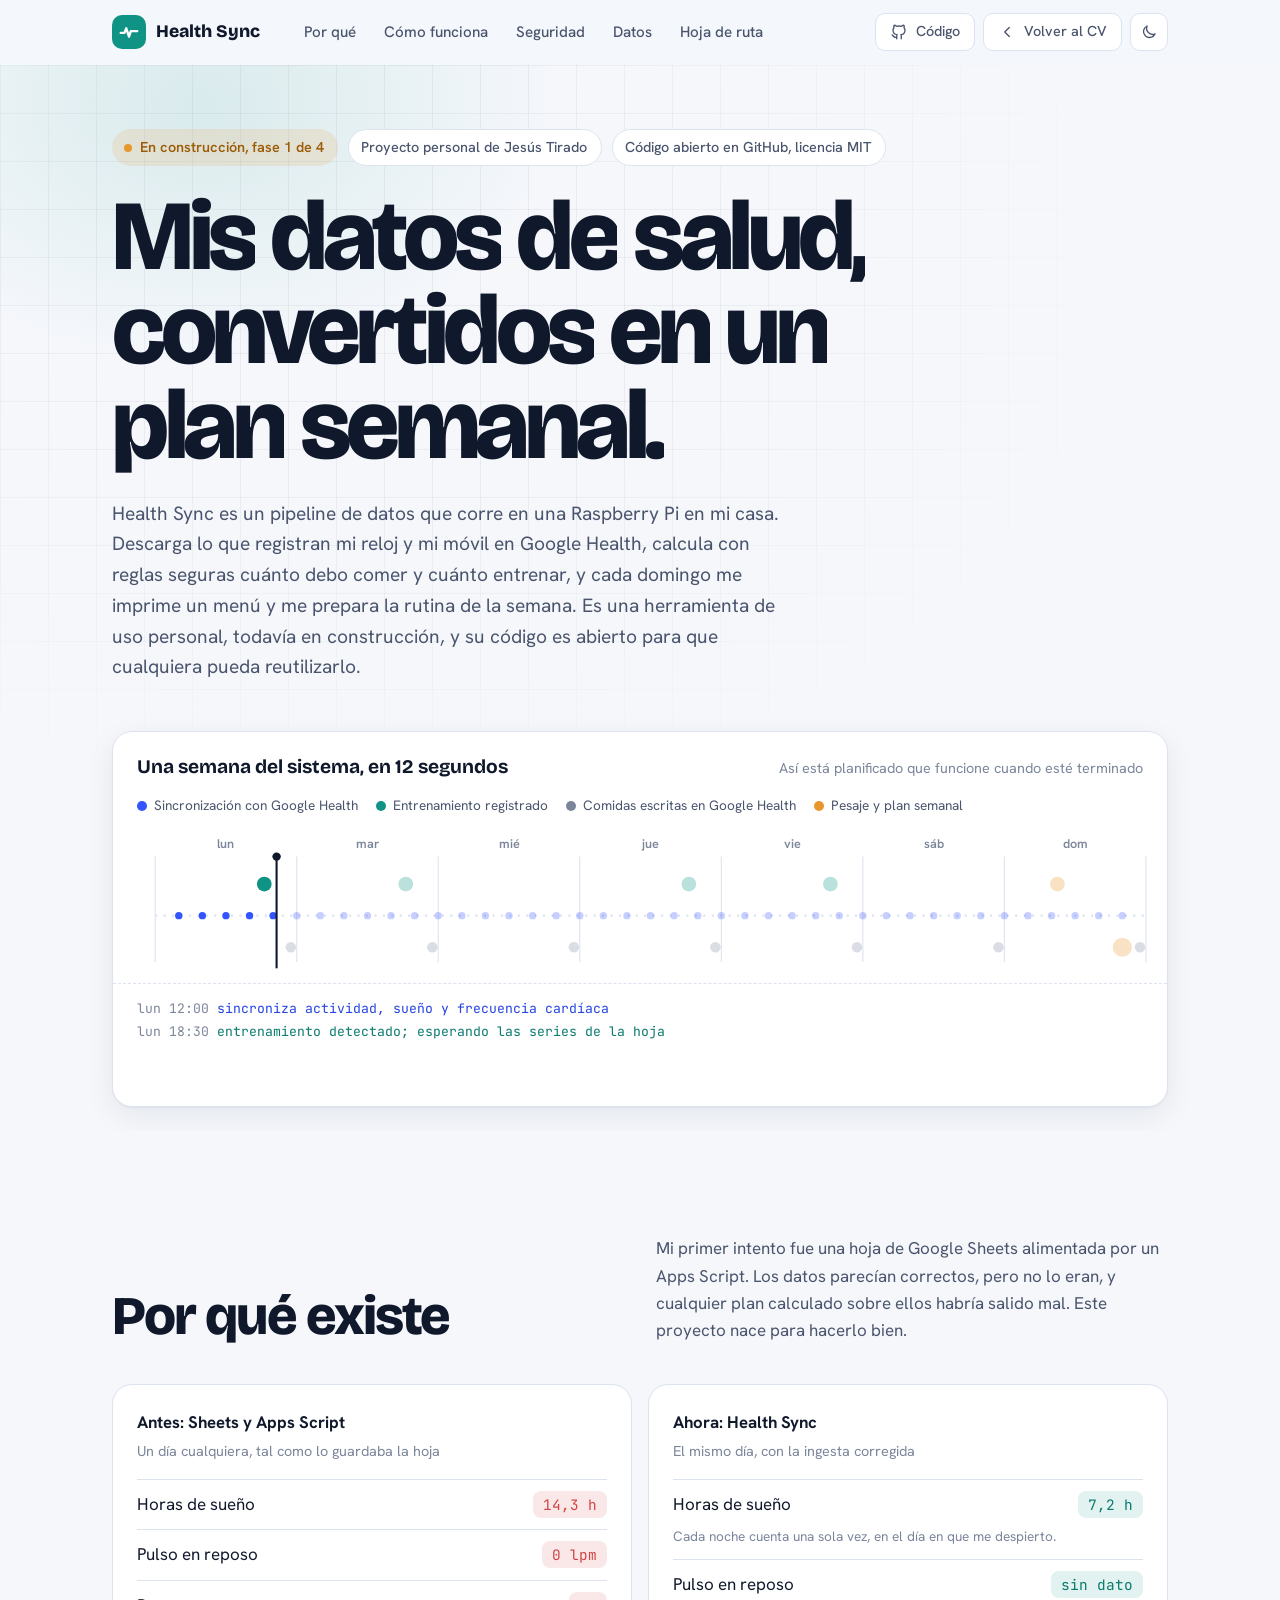
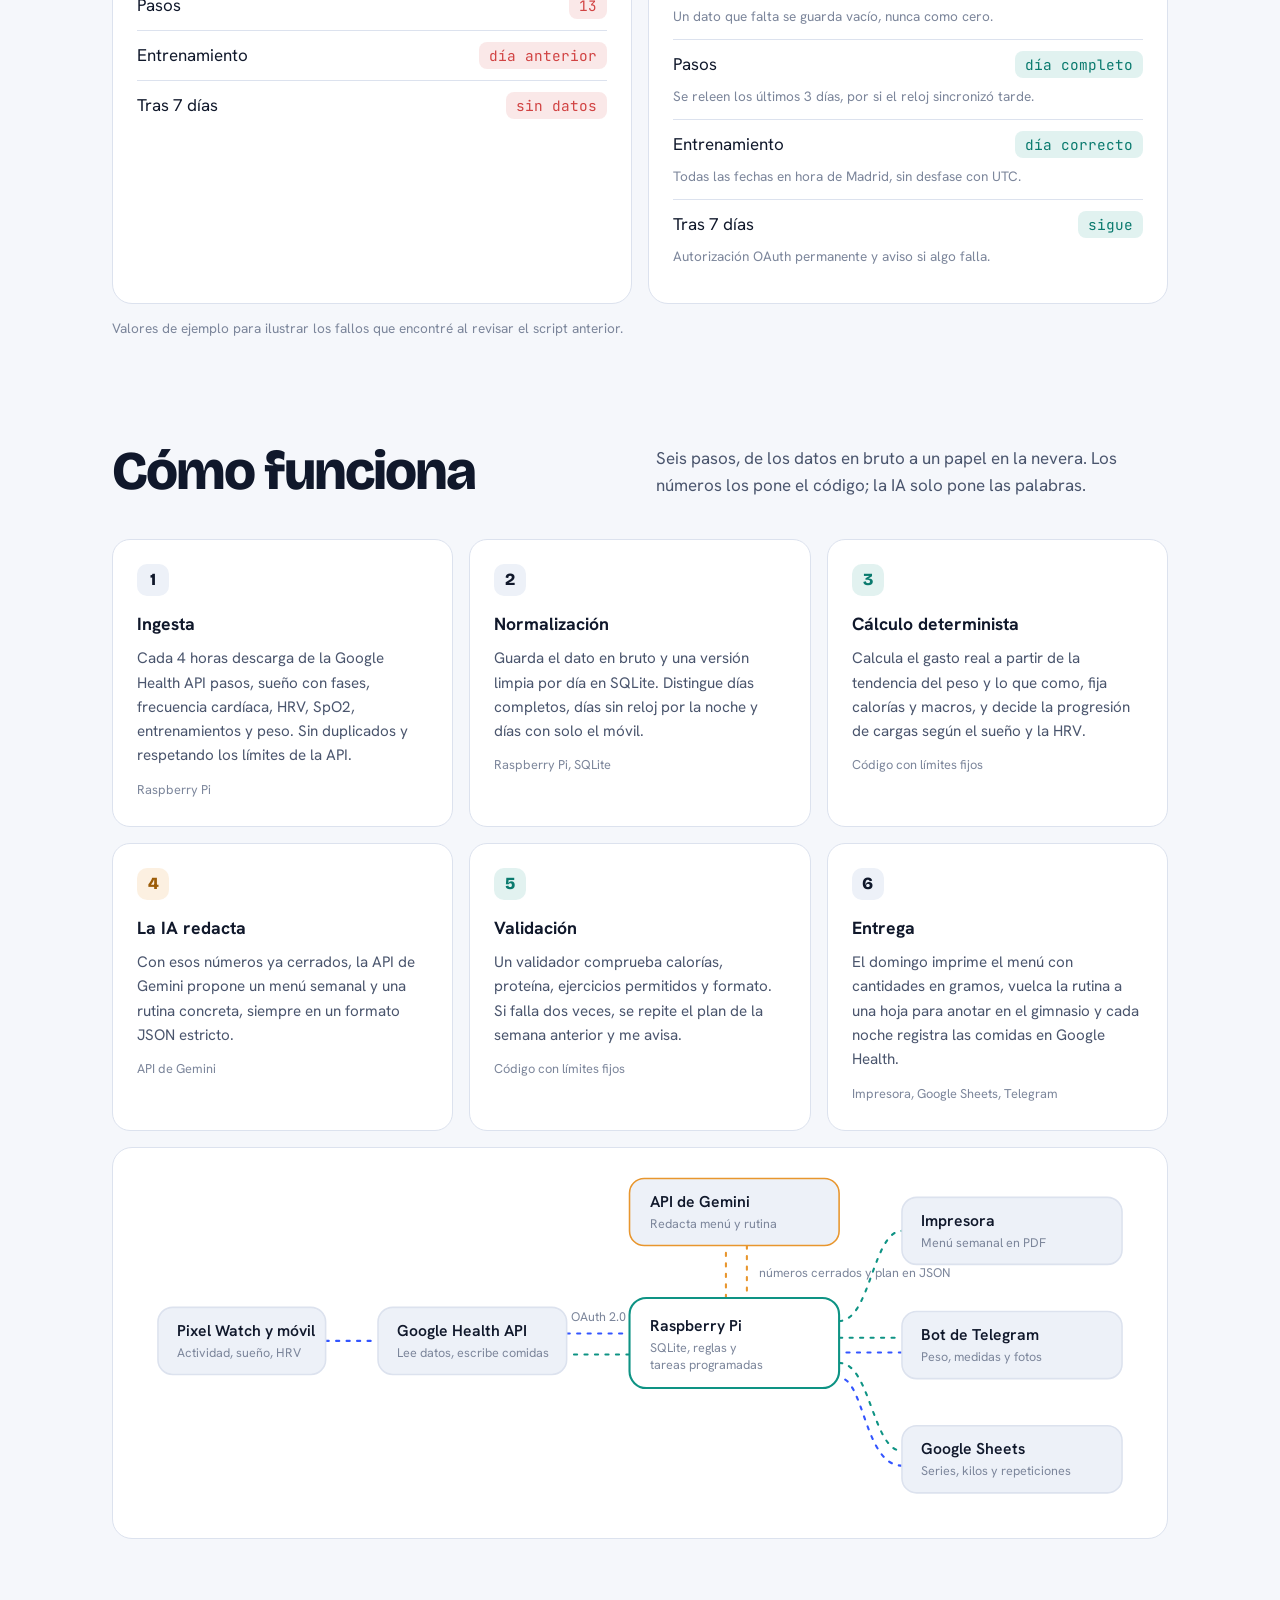
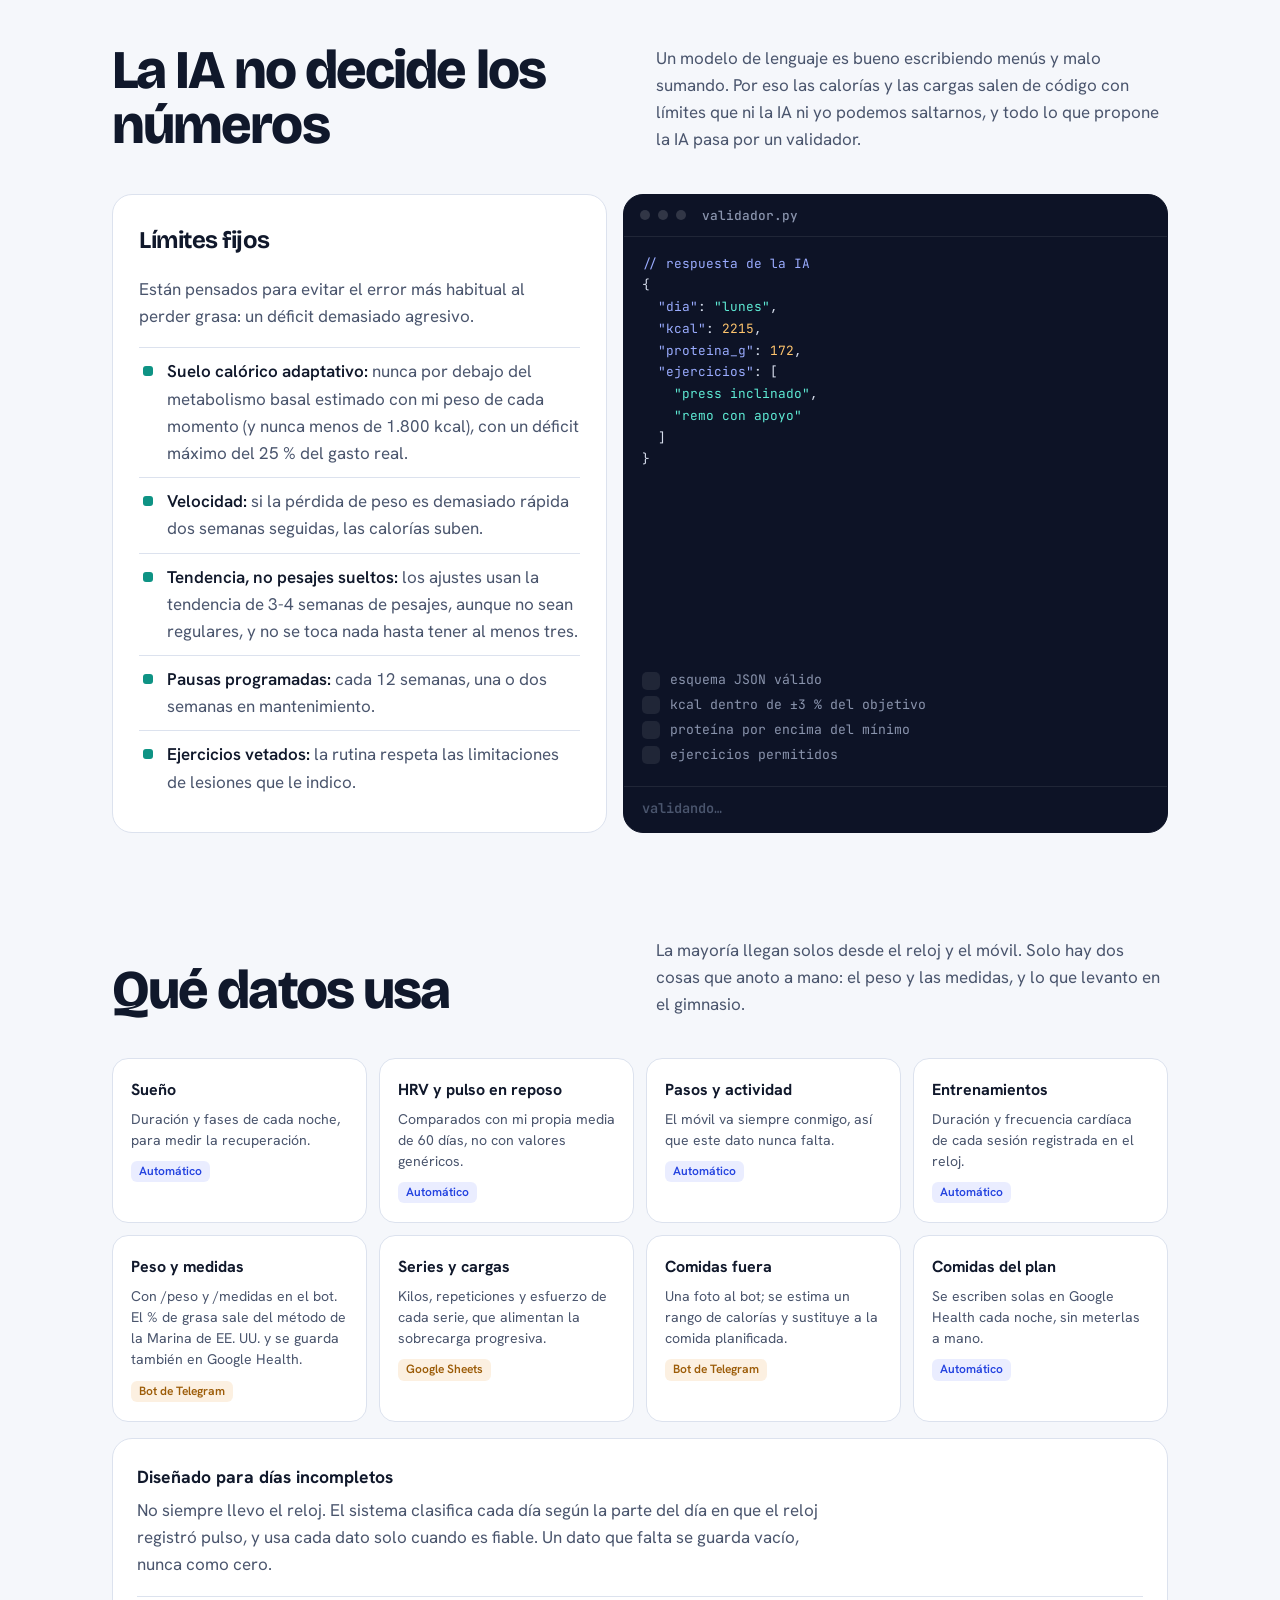
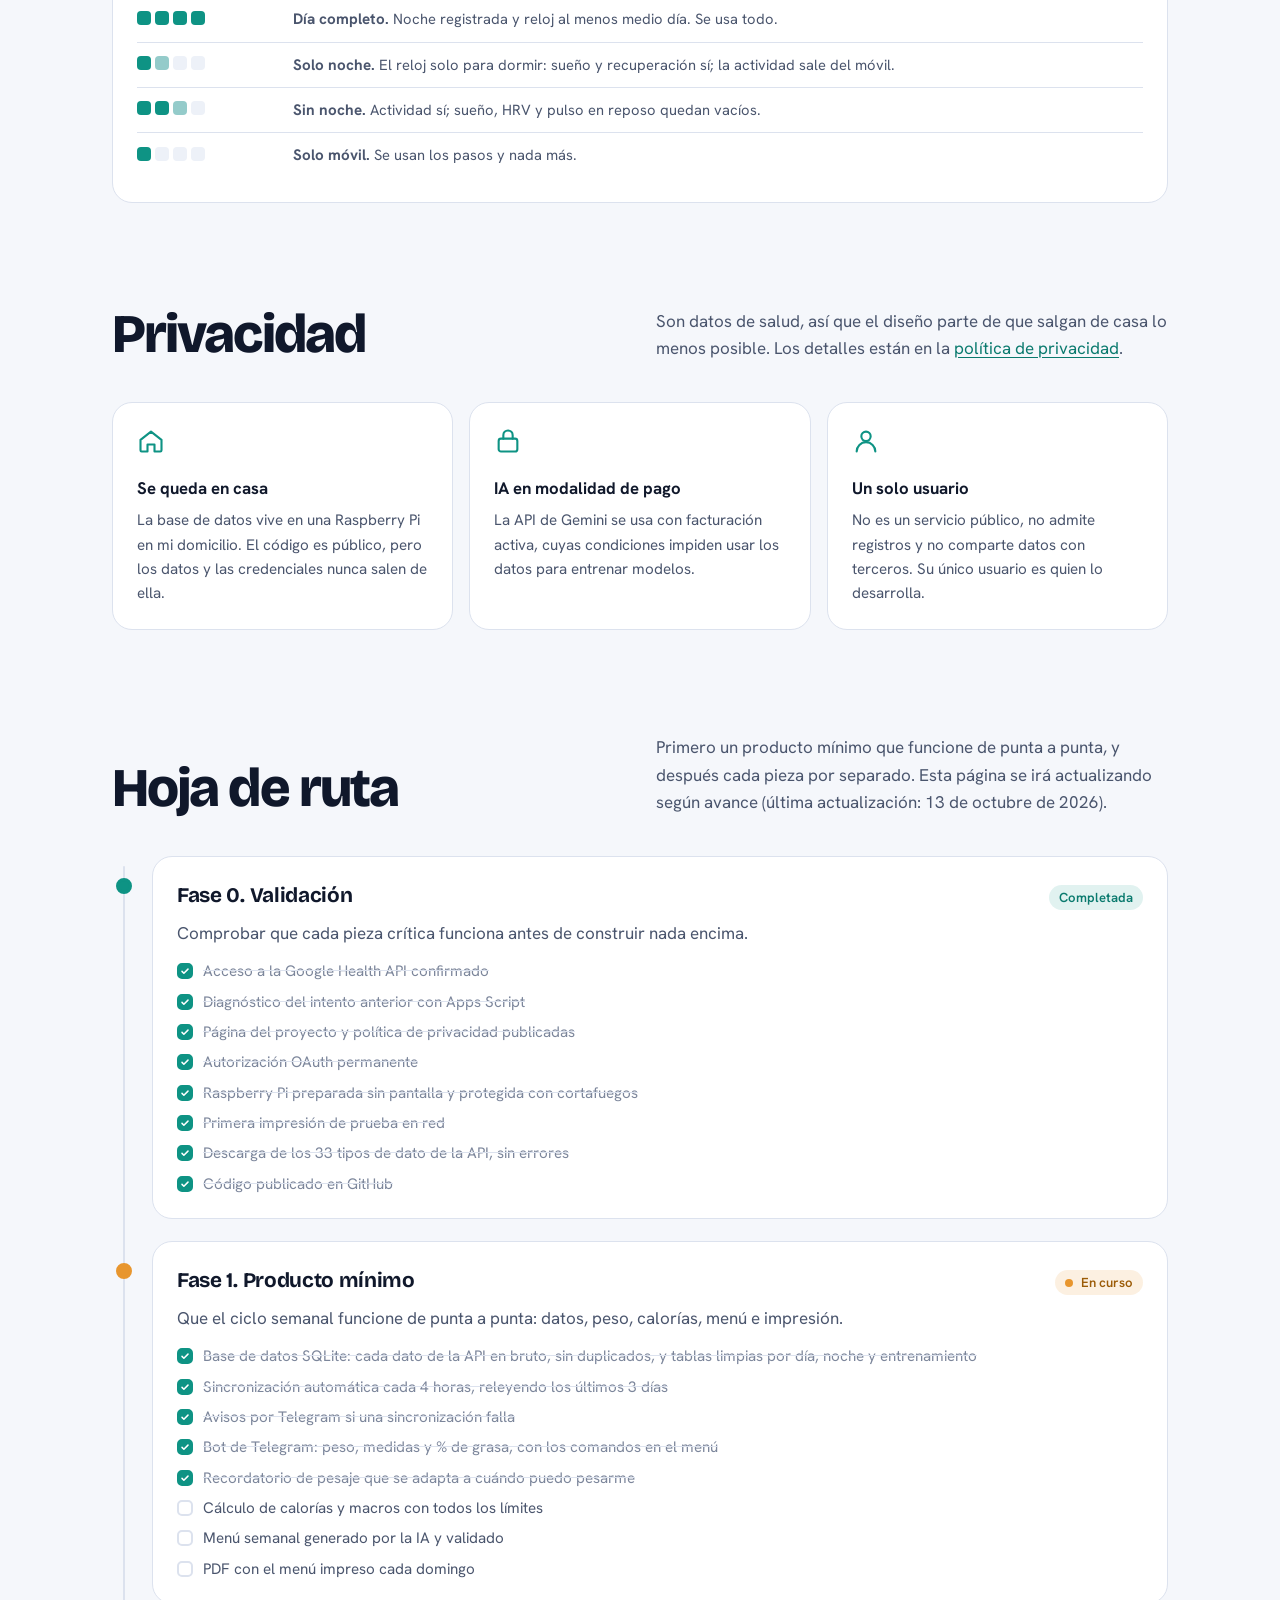
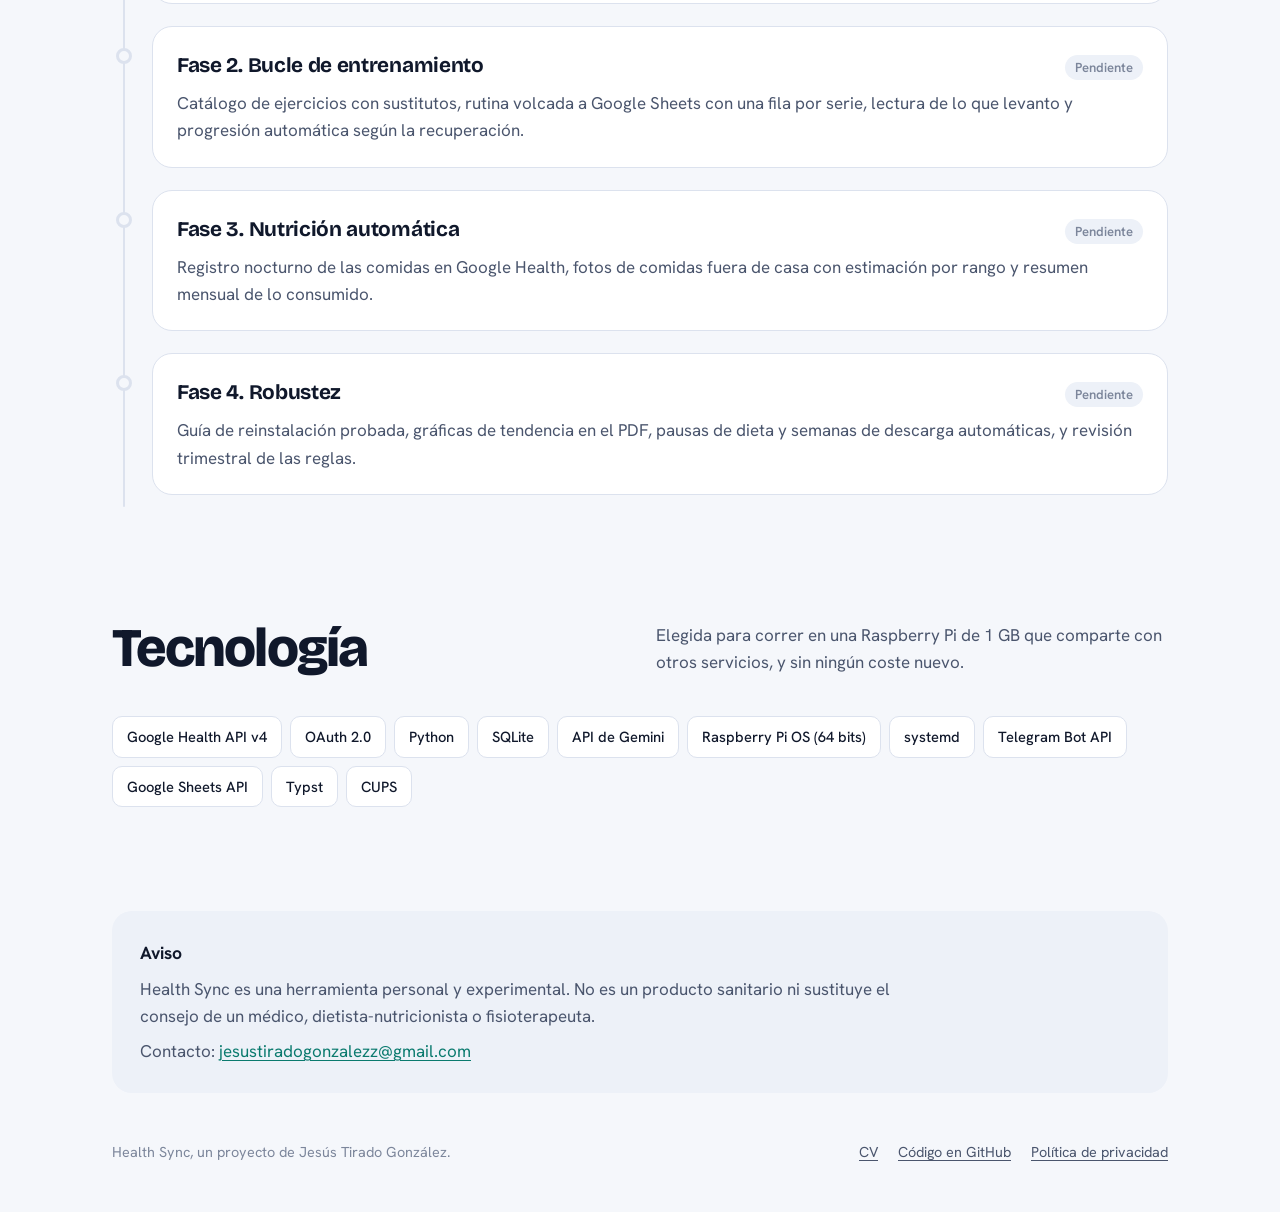
==== commit e1516b72: "Health Sync: avance de la fase 1 (13/10/2026) - Hoja de ruta: tareas de la fase 1 hechas (SQLite, si" ====
--- a/health-sync/index.html
+++ b/health-sync/index.html
@@ -476,10 +476,10 @@
           <h3>Límites fijos</h3>
           <p>Están pensados para evitar el error más habitual al perder grasa: un déficit demasiado agresivo.</p>
           <ul class="rules">
-            <li><b>Suelo calórico:</b> nunca por debajo del metabolismo basal estimado, y un déficit máximo del 25 % del gasto.</li>
+            <li><b>Suelo calórico adaptativo:</b> nunca por debajo del metabolismo basal estimado con mi peso de cada momento (y nunca menos de 1.800 kcal), con un déficit máximo del 25 % del gasto real.</li>
             <li><b>Velocidad:</b> si la pérdida de peso es demasiado rápida dos semanas seguidas, las calorías suben.</li>
-            <li><b>Tendencia, no pesajes sueltos:</b> los ajustes se basan en la media móvil del peso.</li>
-            <li><b>Pausas programadas:</b> cada 10 a 12 semanas, una o dos semanas en mantenimiento.</li>
+            <li><b>Tendencia, no pesajes sueltos:</b> los ajustes usan la tendencia de 3-4 semanas de pesajes, aunque no sean regulares, y no se toca nada hasta tener al menos tres.</li>
+            <li><b>Pausas programadas:</b> cada 12 semanas, una o dos semanas en mantenimiento.</li>
             <li><b>Ejercicios vetados:</b> la rutina respeta las limitaciones de lesiones que le indico.</li>
           </ul>
         </div>
@@ -498,22 +498,23 @@
     <div class="wrap">
       <div class="section-head reveal">
         <h2 class="big">Qué datos usa</h2>
-        <p class="section-intro">La mayoría llegan solos desde el reloj y el móvil. Solo hay dos cosas que anoto a mano: las medidas del domingo y lo que levanto en el gimnasio.</p>
+        <p class="section-intro">La mayoría llegan solos desde el reloj y el móvil. Solo hay dos cosas que anoto a mano: el peso y las medidas, y lo que levanto en el gimnasio.</p>
       </div>
       <div class="data-grid">
         <article class="datum reveal"><h3>Sueño</h3><p>Duración y fases de cada noche, para medir la recuperación.</p><span class="src auto">Automático</span></article>
         <article class="datum reveal"><h3>HRV y pulso en reposo</h3><p>Comparados con mi propia media de 60 días, no con valores genéricos.</p><span class="src auto">Automático</span></article>
         <article class="datum reveal"><h3>Pasos y actividad</h3><p>El móvil va siempre conmigo, así que este dato nunca falta.</p><span class="src auto">Automático</span></article>
         <article class="datum reveal"><h3>Entrenamientos</h3><p>Duración y frecuencia cardíaca de cada sesión registrada en el reloj.</p><span class="src auto">Automático</span></article>
-        <article class="datum reveal"><h3>Peso y medidas</h3><p>Pesaje semanal y medidas para estimar la grasa con el método de la Marina de EE. UU.</p><span class="src manual">Bot de Telegram</span></article>
+        <article class="datum reveal"><h3>Peso y medidas</h3><p>Con /peso y /medidas en el bot. El % de grasa sale del método de la Marina de EE. UU. y se guarda también en Google Health.</p><span class="src manual">Bot de Telegram</span></article>
         <article class="datum reveal"><h3>Series y cargas</h3><p>Kilos, repeticiones y esfuerzo de cada serie, que alimentan la sobrecarga progresiva.</p><span class="src manual">Google Sheets</span></article>
         <article class="datum reveal"><h3>Comidas fuera</h3><p>Una foto al bot; se estima un rango de calorías y sustituye a la comida planificada.</p><span class="src manual">Bot de Telegram</span></article>
         <article class="datum reveal"><h3>Comidas del plan</h3><p>Se escriben solas en Google Health cada noche, sin meterlas a mano.</p><span class="src auto">Automático</span></article>
       </div>
       <div class="card coverage reveal">
         <h3>Diseñado para días incompletos</h3>
-        <p>No siempre llevo el reloj. El sistema clasifica cada día según lo que tiene y usa cada dato solo cuando es fiable. Si faltan noches, pregunta por Telegram cómo he dormido.</p>
-        <div class="cov-row"><div class="cells" aria-hidden="true"><i class="f"></i><i class="f"></i><i class="f"></i><i class="f"></i></div><span><b>Día completo.</b> Se usa todo.</span></div>
+        <p>No siempre llevo el reloj. El sistema clasifica cada día según la parte del día en que el reloj registró pulso, y usa cada dato solo cuando es fiable. Un dato que falta se guarda vacío, nunca como cero.</p>
+        <div class="cov-row"><div class="cells" aria-hidden="true"><i class="f"></i><i class="f"></i><i class="f"></i><i class="f"></i></div><span><b>Día completo.</b> Noche registrada y reloj al menos medio día. Se usa todo.</span></div>
+        <div class="cov-row"><div class="cells" aria-hidden="true"><i class="f"></i><i class="p"></i><i></i><i></i></div><span><b>Solo noche.</b> El reloj solo para dormir: sueño y recuperación sí; la actividad sale del móvil.</span></div>
         <div class="cov-row"><div class="cells" aria-hidden="true"><i class="f"></i><i class="f"></i><i class="p"></i><i></i></div><span><b>Sin noche.</b> Actividad sí; sueño, HRV y pulso en reposo quedan vacíos.</span></div>
         <div class="cov-row"><div class="cells" aria-hidden="true"><i class="f"></i><i></i><i></i><i></i></div><span><b>Solo móvil.</b> Se usan los pasos y nada más.</span></div>
       </div>
@@ -552,7 +553,7 @@
     <div class="wrap">
       <div class="section-head reveal">
         <h2 class="big">Hoja de ruta</h2>
-        <p class="section-intro">Primero un producto mínimo que funcione de punta a punta, y después cada pieza por separado. Esta página se irá actualizando según avance.</p>
+        <p class="section-intro">Primero un producto mínimo que funcione de punta a punta, y después cada pieza por separado. Esta página se irá actualizando según avance (última actualización: 13 de octubre de 2026).</p>
       </div>
       <ol class="road" id="road">
         <li class="done-phase reveal"><span class="dot" aria-hidden="true"></span><div class="card">
@@ -571,7 +572,17 @@
         </div></li>
         <li class="now reveal"><span class="dot" aria-hidden="true"></span><div class="card">
           <div class="road-head"><h3>Fase 1. Producto mínimo</h3><span class="state"><span class="pulse" aria-hidden="true"></span>En curso</span></div>
-          <p>Carga histórica e incremental a SQLite, bot de Telegram para el peso, cálculo de calorías con todos los límites, menú generado y validado, PDF impreso cada domingo y avisos si algo falla.</p>
+          <p>Que el ciclo semanal funcione de punta a punta: datos, peso, calorías, menú e impresión.</p>
+          <ul class="tasks">
+            <li class="done">Base de datos SQLite: cada dato de la API en bruto, sin duplicados, y tablas limpias por día, noche y entrenamiento</li>
+            <li class="done">Sincronización automática cada 4 horas, releyendo los últimos 3 días</li>
+            <li class="done">Avisos por Telegram si una sincronización falla</li>
+            <li class="done">Bot de Telegram: peso, medidas y % de grasa, con los comandos en el menú</li>
+            <li class="done">Recordatorio de pesaje que se adapta a cuándo puedo pesarme</li>
+            <li>Cálculo de calorías y macros con todos los límites</li>
+            <li>Menú semanal generado por la IA y validado</li>
+            <li>PDF con el menú impreso cada domingo</li>
+          </ul>
         </div></li>
         <li class="reveal"><span class="dot" aria-hidden="true"></span><div class="card">
           <div class="road-head"><h3>Fase 2. Bucle de entrenamiento</h3><span class="state">Pendiente</span></div>
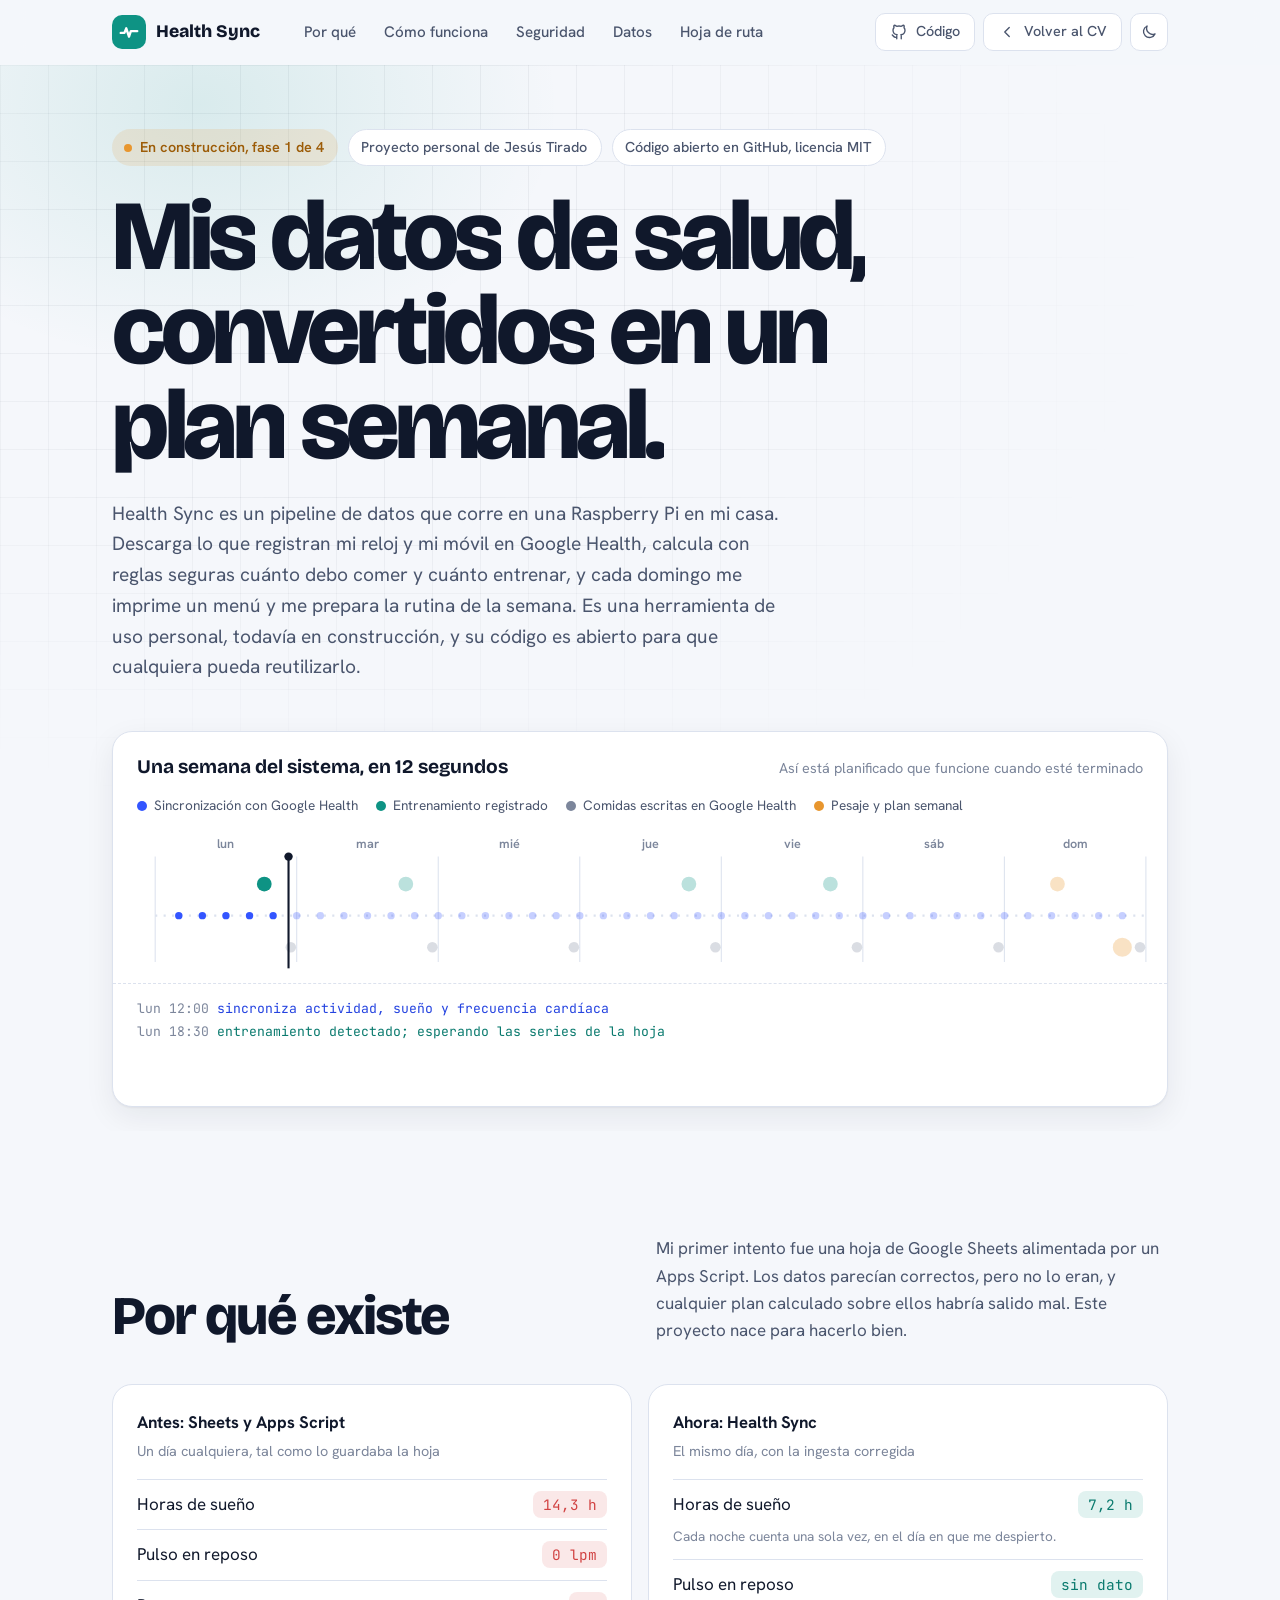
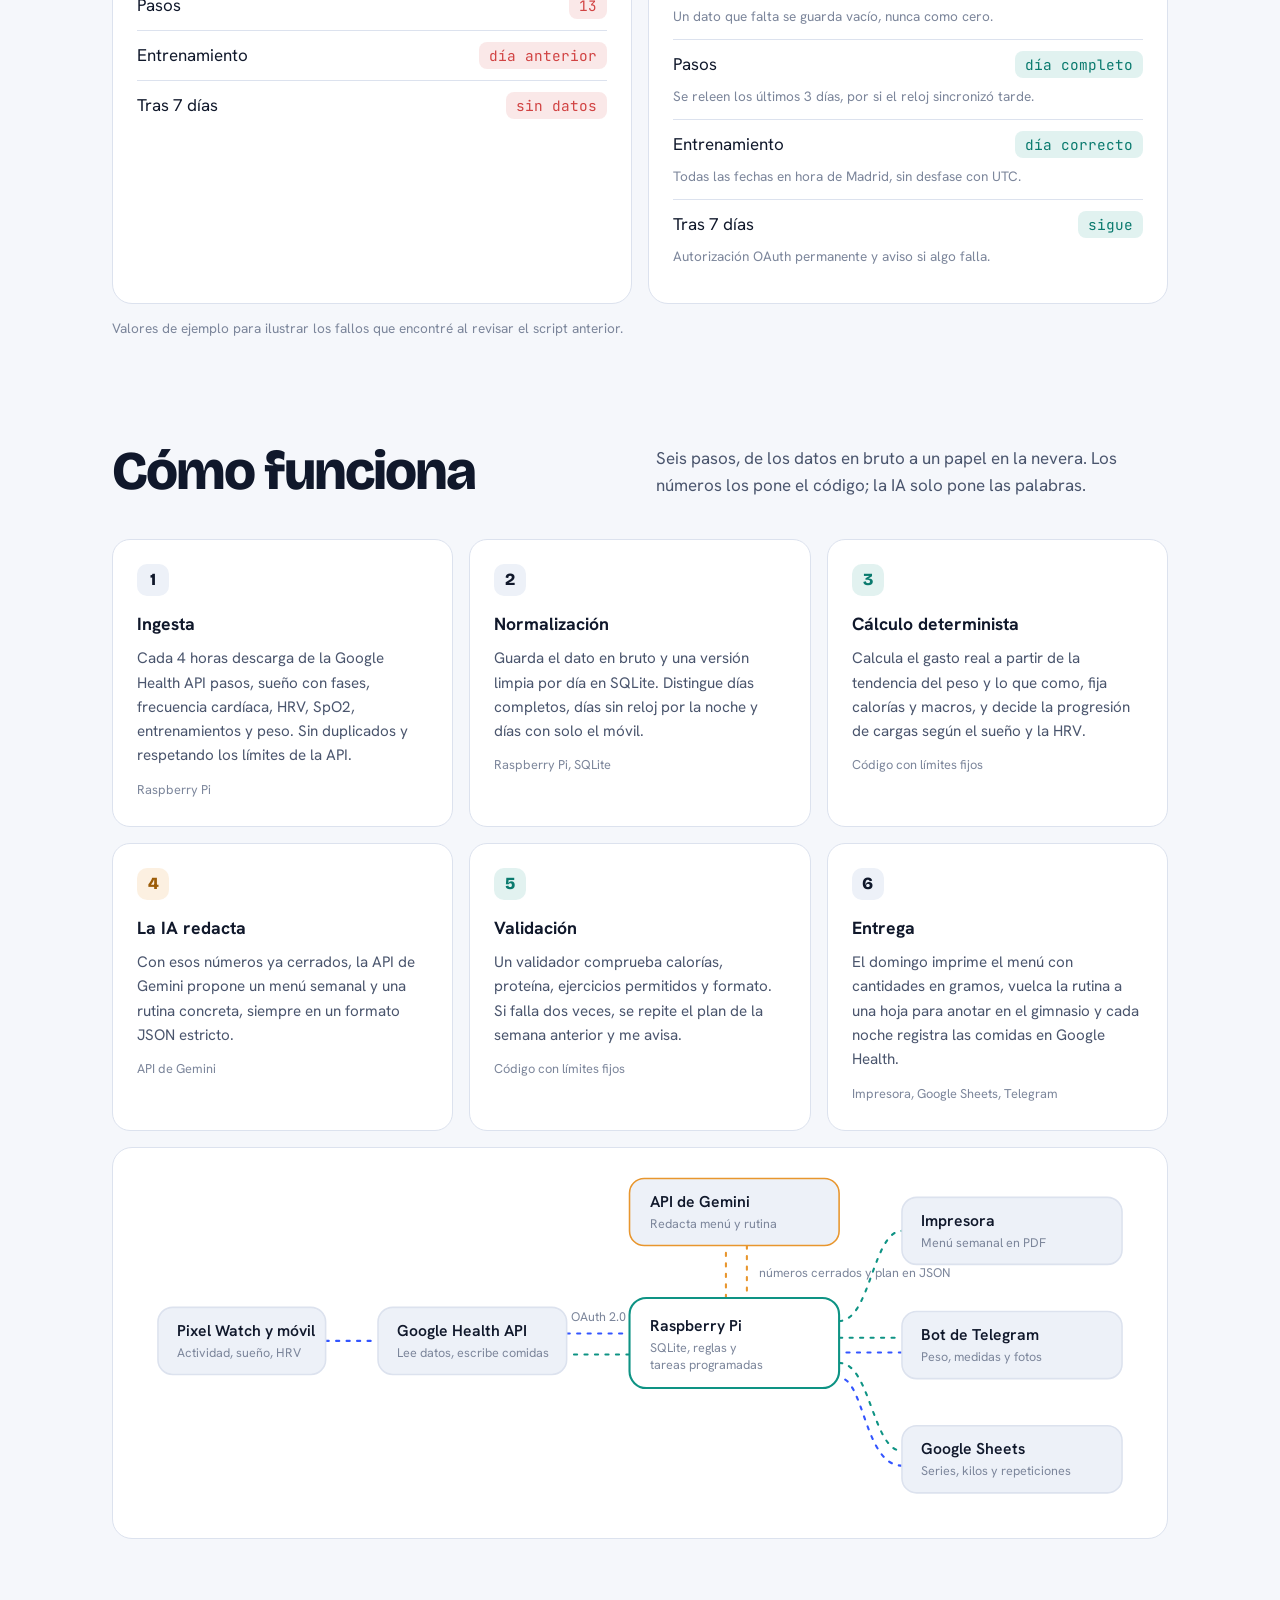
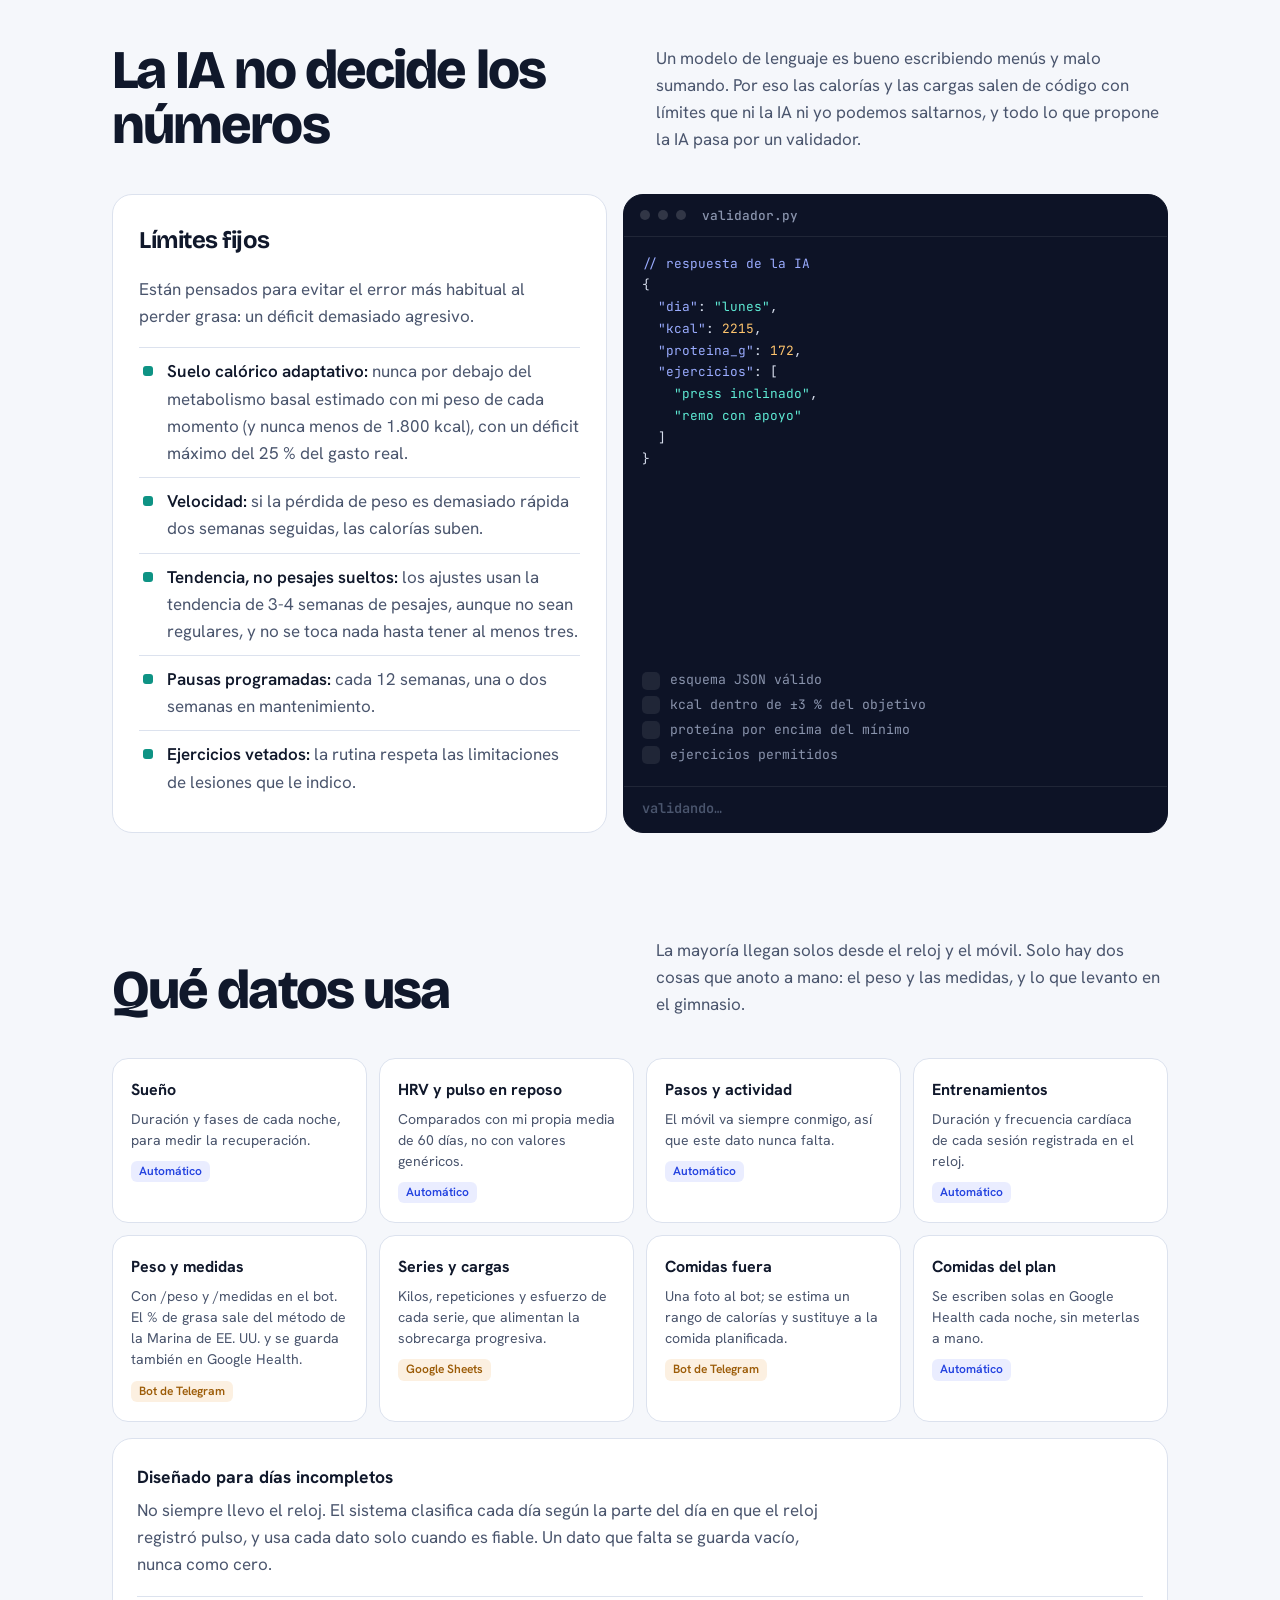
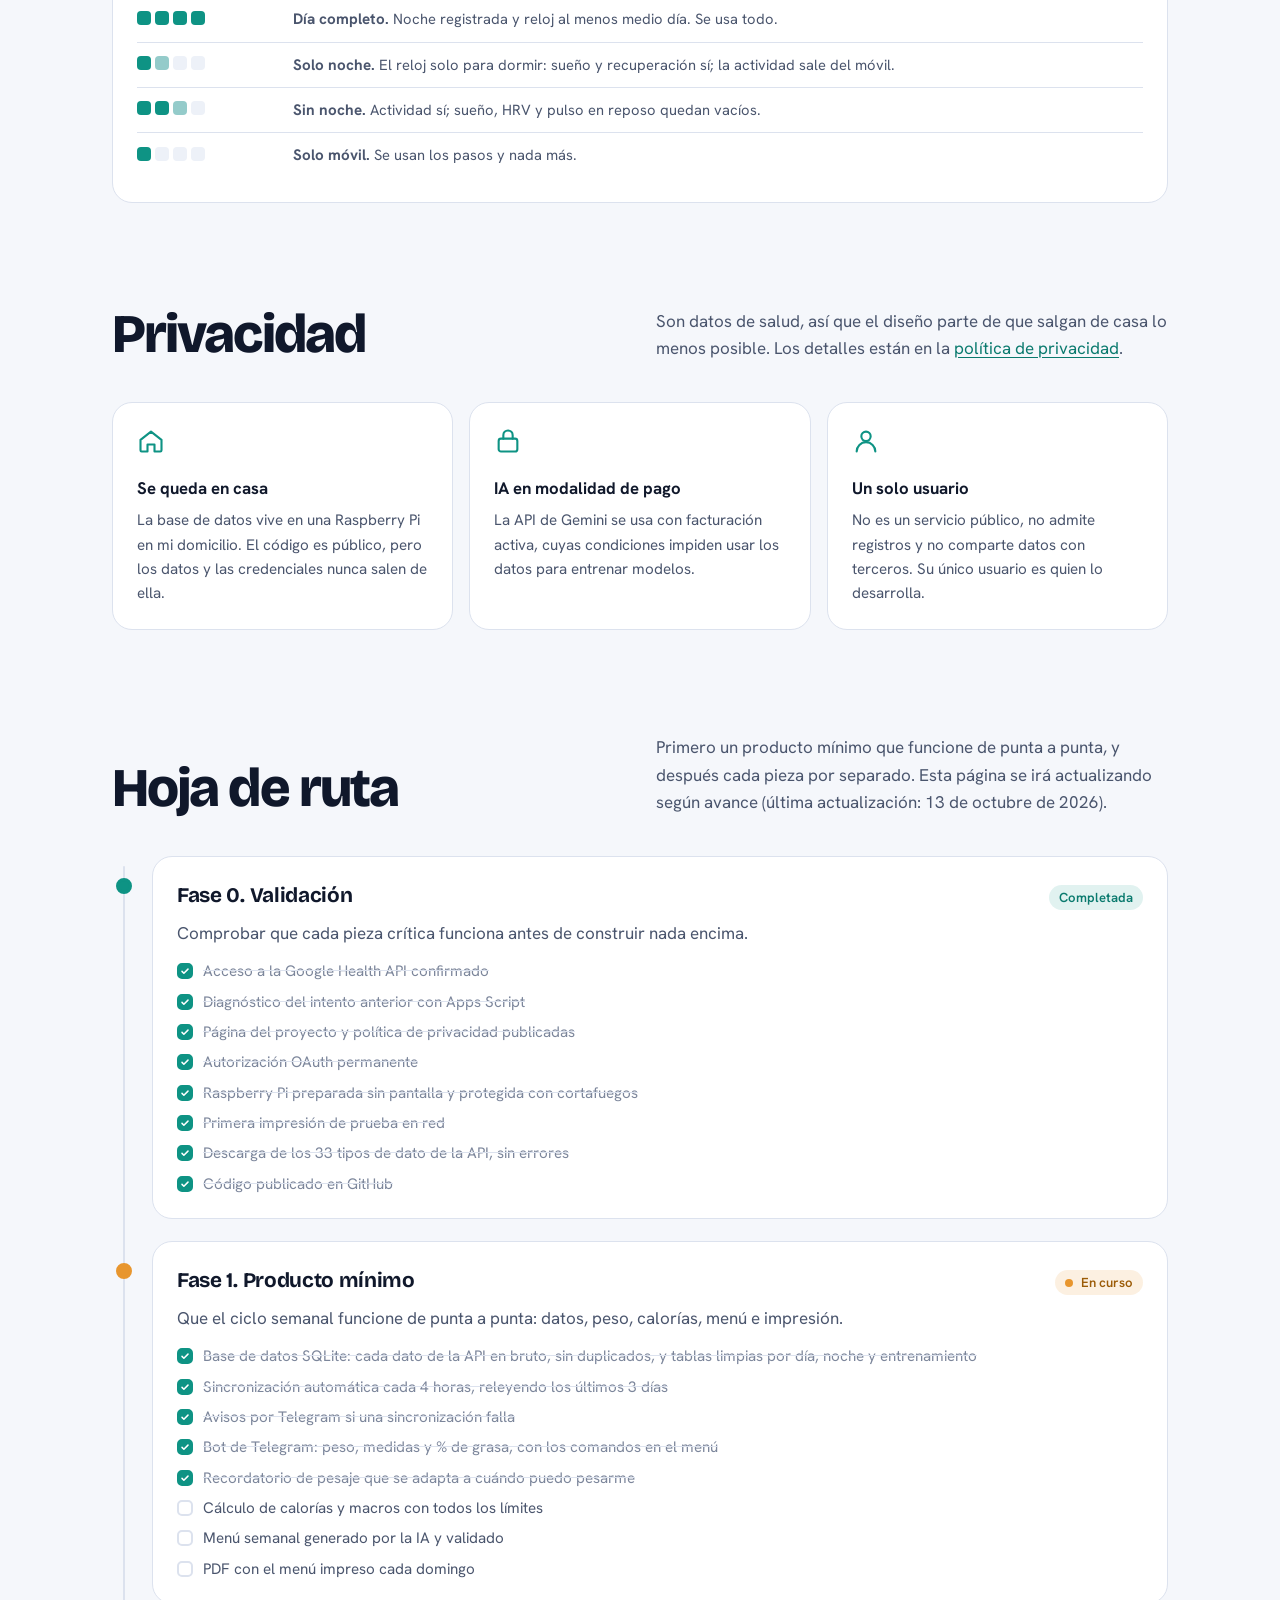
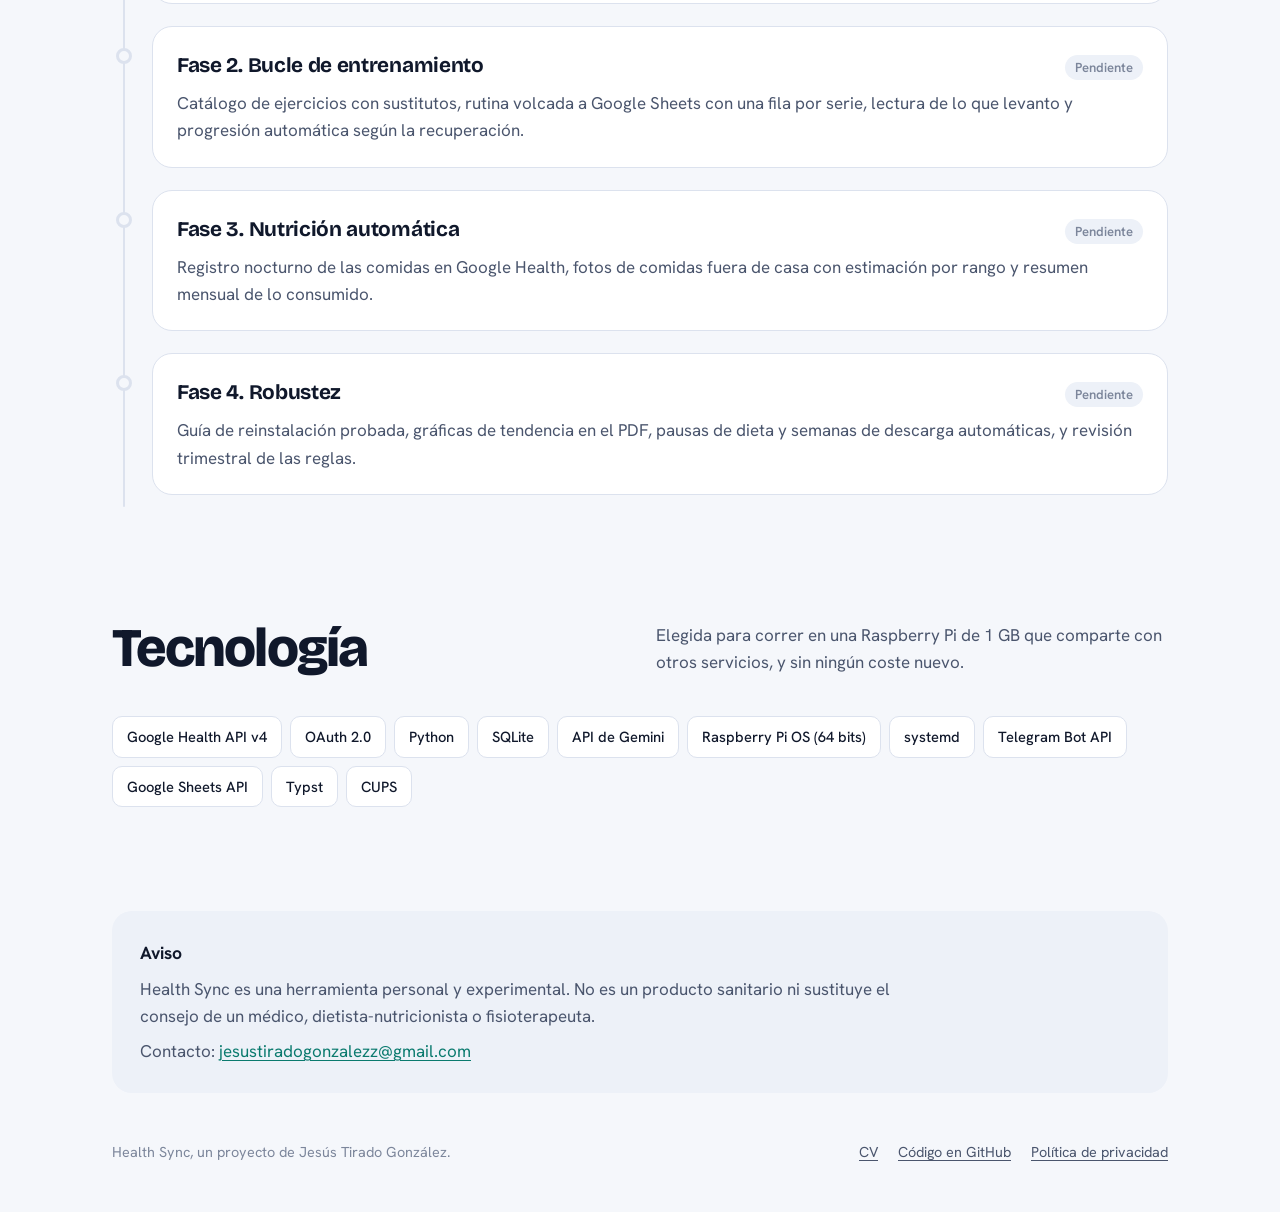
==== commit 4a9e6233: "Separar CSS, JS y json en carpetas css/ js/ y /JSON" ====
--- a/health-sync/index.html
+++ b/health-sync/index.html
@@ -19,297 +19,9 @@
   try { var t = localStorage.getItem('theme'); if (t) document.documentElement.dataset.theme = t; } catch (e) {}
   if (!matchMedia('(prefers-reduced-motion: reduce)').matches) document.documentElement.classList.add('motion');
 </script>
-<style>
-:root {
-  --bg: #F5F7FB; --surface: #FFFFFF; --surface-2: #EDF1F8;
-  --ink: #10182B; --ink-2: #4A556D; --ink-3: #7C869B; --rule: #DCE2EE;
-  --health: #0E9384; --health-ink: #0A7A6E; --health-soft: rgba(14,147,132,.12);
-  --signal: #3355FF; --signal-ink: #2443E0; --signal-soft: rgba(51,85,255,.10);
-  --conv: #E8962E; --conv-ink: #9C5C08; --conv-soft: rgba(232,150,46,.14);
-  --bad: #D14343; --bad-soft: rgba(209,67,67,.12);
-  --grid: rgba(16,24,43,.05);
-  --shadow: 0 1px 2px rgba(16,24,43,.05), 0 10px 30px rgba(16,24,43,.07);
-  --display: "Bricolage Grotesque", "Hanken Grotesk", system-ui, sans-serif;
-  --text: "Hanken Grotesk", system-ui, sans-serif;
-  --mono: "JetBrains Mono", ui-monospace, Menlo, monospace;
-  color-scheme: light;
-}
-@media (prefers-color-scheme: dark) {
-  :root:not([data-theme="light"]) {
-    --bg: #0A0F1E; --surface: #111831; --surface-2: #18213F;
-    --ink: #E9EEF8; --ink-2: #AAB4CA; --ink-3: #737E98; --rule: #243052;
-    --health: #2DD4BF; --health-ink: #5EEAD4; --health-soft: rgba(45,212,191,.14);
-    --signal: #7D93FF; --signal-ink: #A3B2FF; --signal-soft: rgba(125,147,255,.14);
-    --conv: #FFB547; --conv-ink: #FFC56E; --conv-soft: rgba(255,181,71,.14);
-    --bad: #FF7A7A; --bad-soft: rgba(255,122,122,.14);
-    --grid: rgba(255,255,255,.045);
-    --shadow: 0 1px 2px rgba(0,0,0,.35), 0 12px 32px rgba(0,0,0,.35);
-    color-scheme: dark;
-  }
-}
-:root[data-theme="dark"] {
-  --bg: #0A0F1E; --surface: #111831; --surface-2: #18213F;
-  --ink: #E9EEF8; --ink-2: #AAB4CA; --ink-3: #737E98; --rule: #243052;
-  --health: #2DD4BF; --health-ink: #5EEAD4; --health-soft: rgba(45,212,191,.14);
-  --signal: #7D93FF; --signal-ink: #A3B2FF; --signal-soft: rgba(125,147,255,.14);
-  --conv: #FFB547; --conv-ink: #FFC56E; --conv-soft: rgba(255,181,71,.14);
-  --bad: #FF7A7A; --bad-soft: rgba(255,122,122,.14);
-  --grid: rgba(255,255,255,.045);
-  --shadow: 0 1px 2px rgba(0,0,0,.35), 0 12px 32px rgba(0,0,0,.35);
-  color-scheme: dark;
-}
-*, *::before, *::after { box-sizing: border-box; }
-html { scroll-behavior: smooth; scroll-padding-top: 80px; -webkit-text-size-adjust: 100%; }
-body { margin: 0; background: var(--bg); color: var(--ink); font-family: var(--text); font-size: 17px; line-height: 1.6; overflow-x: hidden; transition: background-color .3s, color .3s; }
-a { color: var(--health-ink); text-underline-offset: 3px; text-decoration-thickness: 1px; }
-a:hover { color: var(--ink); }
-button { font: inherit; color: inherit; }
-:focus-visible { outline: 2px solid var(--health); outline-offset: 3px; border-radius: 4px; }
-::selection { background: var(--health); color: #fff; }
-.wrap { width: 100%; max-width: 1120px; margin: 0 auto; padding: 0 32px; }
-.sr-only { position: absolute; width: 1px; height: 1px; overflow: hidden; clip: rect(0 0 0 0); white-space: nowrap; }
-.motion .reveal { opacity: 0; transform: translateY(14px); transition: opacity .7s ease, transform .7s cubic-bezier(.2,.8,.2,1); }
-.motion .reveal.in { opacity: 1; transform: none; }
-
-/* Nav */
-.nav { position: sticky; top: 0; z-index: 40; background: color-mix(in srgb, var(--bg) 82%, transparent); backdrop-filter: saturate(160%) blur(12px); -webkit-backdrop-filter: saturate(160%) blur(12px); border-bottom: 1px solid transparent; transition: border-color .3s; }
-.nav.scrolled { border-bottom-color: var(--rule); }
-.nav-inner { display: flex; align-items: center; gap: 16px; height: 64px; }
-.brand { display: flex; align-items: center; gap: 10px; font-family: var(--display); font-weight: 800; font-size: 1.1rem; color: var(--ink); text-decoration: none; }
-.brand-mark { display: grid; place-items: center; width: 34px; height: 34px; border-radius: 10px; background: var(--health); }
-.brand-mark svg { width: 22px; height: 22px; fill: none; stroke: #fff; stroke-width: 2.6; stroke-linecap: round; stroke-linejoin: round; }
-.nav-links { display: flex; gap: 4px; margin: 0 auto 0 16px; padding: 0; list-style: none; }
-.nav-links a { display: block; padding: 6px 12px; border-radius: 8px; color: var(--ink-2); text-decoration: none; font-weight: 500; font-size: .95rem; }
-.nav-links a:hover, .nav-links a.active { color: var(--ink); background: var(--surface-2); }
-.nav-tools { display: flex; gap: 8px; margin-left: auto; }
-.pill-btn, .icon-btn { display: inline-flex; align-items: center; gap: 8px; height: 38px; padding: 0 14px; border-radius: 10px; border: 1px solid var(--rule); background: var(--surface); color: var(--ink-2); font-size: .9rem; font-weight: 500; text-decoration: none; cursor: pointer; }
-.icon-btn { width: 38px; padding: 0; justify-content: center; }
-.pill-btn:hover, .icon-btn:hover { color: var(--ink); border-color: var(--ink-3); }
-.pill-btn svg, .icon-btn svg { width: 18px; height: 18px; fill: none; stroke: currentColor; stroke-width: 1.8; stroke-linecap: round; stroke-linejoin: round; }
-.theme-sun { display: none; }
-:root[data-theme="dark"] .theme-sun { display: block; }
-:root[data-theme="dark"] .theme-moon { display: none; }
-@media (prefers-color-scheme: dark) { :root:not([data-theme="light"]) .theme-sun { display: block; } :root:not([data-theme="light"]) .theme-moon { display: none; } }
-.progress { position: absolute; left: 0; bottom: -1px; height: 2px; width: 100%; background: var(--health); transform-origin: left; transform: scaleX(var(--scroll, 0)); }
-
-/* Hero */
-.hero { position: relative; isolation: isolate; padding: 64px 0 24px; overflow: hidden; }
-.hero::before { content: ""; position: absolute; inset: 0; z-index: -1; background-image: linear-gradient(var(--grid) 1px, transparent 1px), linear-gradient(90deg, var(--grid) 1px, transparent 1px); background-size: 48px 48px; -webkit-mask-image: radial-gradient(ellipse 80% 70% at 30% 20%, #000 30%, transparent 75%); mask-image: radial-gradient(ellipse 80% 70% at 30% 20%, #000 30%, transparent 75%); }
-.hero::after { content: ""; position: absolute; z-index: -1; width: 720px; height: 520px; left: -160px; top: -220px; background: radial-gradient(closest-side, var(--health-soft), transparent); pointer-events: none; }
-.status-row { display: flex; flex-wrap: wrap; gap: 10px; margin: 0 0 24px; }
-.badge { display: inline-flex; align-items: center; gap: 8px; padding: 6px 14px 6px 12px; border-radius: 999px; font-size: .9rem; font-weight: 600; }
-.badge.build { background: var(--conv-soft); color: var(--conv-ink); }
-.badge.personal { background: var(--surface); border: 1px solid var(--rule); color: var(--ink-2); font-weight: 500; }
-.pulse { position: relative; display: inline-block; width: 8px; height: 8px; border-radius: 50%; background: var(--conv); flex-shrink: 0; }
-.pulse::after { content: ""; position: absolute; inset: -4px; border-radius: 50%; border: 2px solid var(--conv); opacity: 0; }
-.motion .pulse::after { animation: ping 2s ease-out infinite; }
-@keyframes ping { 0% { transform: scale(.5); opacity: .8; } 100% { transform: scale(1.8); opacity: 0; } }
-.headline { margin: 0; font-family: var(--display); font-weight: 800; font-size: clamp(2.8rem, 8vw, 6.2rem); line-height: .95; letter-spacing: -0.045em; max-width: 13ch; }
-.headline .w { display: inline-block; overflow: hidden; padding-bottom: .12em; margin-bottom: -.12em; vertical-align: top; }
-.headline .w > span { display: inline-block; }
-.motion .headline .w > span { transform: translateY(110%); animation: rise .9s cubic-bezier(.2,.8,.2,1) forwards; animation-delay: calc(var(--i) * 80ms + 120ms); }
-@keyframes rise { to { transform: none; } }
-.lede { max-width: 62ch; margin: 26px 0 0; font-size: 1.2rem; color: var(--ink-2); }
-.motion .fade-in { opacity: 0; animation: fade .8s ease forwards; animation-delay: .7s; }
-@keyframes fade { to { opacity: 1; } }
-
-/* Semana animada */
-.week { margin: 48px 0 0; border: 1px solid var(--rule); border-radius: 20px; background: var(--surface); box-shadow: var(--shadow); overflow: hidden; }
-.week-head { display: flex; justify-content: space-between; align-items: baseline; gap: 12px; flex-wrap: wrap; padding: 20px 24px 0; }
-.week-head h2 { margin: 0; font-family: var(--display); font-size: 1.2rem; font-weight: 700; }
-.week-head p { margin: 0; color: var(--ink-3); font-size: .9rem; }
-.week-legend { display: flex; flex-wrap: wrap; gap: 6px 18px; margin: 12px 24px 0; padding: 0; list-style: none; font-size: .85rem; color: var(--ink-2); }
-.week-legend li::before { content: ""; display: inline-block; width: 10px; height: 10px; border-radius: 50%; margin-right: 7px; vertical-align: -1px; background: var(--c); }
-.week-scroll { overflow: hidden; }
-.week-svg { display: block; width: 100%; height: auto; margin-top: 8px; }
-.week-svg .daylbl { fill: var(--ink-3); font: 600 12px var(--text); }
-.week-svg .dayline { stroke: var(--rule); stroke-width: 1; }
-.week-svg .track { stroke: var(--rule); stroke-width: 2; stroke-dasharray: 2 6; }
-.week-svg .ev { transition: r .25s, opacity .25s; }
-.week-svg .ev.sync { fill: var(--signal); }
-.week-svg .ev.gym { fill: var(--health); }
-.week-svg .ev.meal { fill: var(--ink-3); }
-.week-svg .ev.weigh, .week-svg .ev.plan { fill: var(--conv); }
-.week-svg .ev.dim { opacity: .28; }
-.week-svg .playhead { stroke: var(--ink); stroke-width: 2; }
-.week-svg .playcap { fill: var(--ink); }
-.log { margin: 0; padding: 14px 24px 18px; border-top: 1px dashed var(--rule); font-family: var(--mono); font-size: .82rem; line-height: 1.75; color: var(--ink-2); height: calc(1.75em * 4 + 32px); overflow: hidden; }
-.log div { white-space: nowrap; overflow: hidden; text-overflow: ellipsis; }
-.log .t { color: var(--ink-3); }
-.log .k-sync { color: var(--signal-ink); }
-.log .k-gym { color: var(--health-ink); }
-.log .k-plan { color: var(--conv-ink); }
-.motion .log div:last-child { animation: logIn .3s ease; }
-@keyframes logIn { from { opacity: 0; transform: translateY(6px); } }
-
-/* Secciones */
-.section { padding: 104px 0 0; }
-.section-head { display: grid; grid-template-columns: minmax(0, 1fr) minmax(0, 1fr); gap: 32px; align-items: end; margin-bottom: 40px; }
-.section h2.big { margin: 0; font-family: var(--display); font-weight: 800; font-size: clamp(2.1rem, 5vw, 3.4rem); line-height: 1.02; letter-spacing: -0.035em; }
-.section-intro { margin: 0; color: var(--ink-2); max-width: 54ch; }
-.card { border: 1px solid var(--rule); border-radius: 20px; background: var(--surface); }
-
-/* Antes y después */
-.fix { display: grid; grid-template-columns: minmax(0, 1fr) minmax(0, 1fr); gap: 16px; }
-.fix .card { padding: 24px; }
-.fix h3 { margin: 0 0 4px; font-size: 1.05rem; }
-.fix .sub { margin: 0 0 16px; color: var(--ink-3); font-size: .9rem; }
-.rows { margin: 0; padding: 0; list-style: none; font-variant-numeric: tabular-nums; }
-.rows li { display: grid; grid-template-columns: minmax(0, 1fr) auto; gap: 12px; align-items: center; padding: 11px 0; border-top: 1px solid var(--rule); }
-.rows .val { font-family: var(--mono); font-size: .9rem; padding: 2px 10px; border-radius: 8px; }
-.old .val { background: var(--bad-soft); color: var(--bad); }
-.new .val { background: var(--health-soft); color: var(--health-ink); }
-.rows .why { grid-column: 1 / -1; font-size: .85rem; color: var(--ink-3); margin-top: -4px; }
-.motion .new .rows li { opacity: 0; transform: translateX(-8px); transition: opacity .45s ease, transform .45s ease; transition-delay: calc(var(--i) * 140ms + 200ms); }
-.motion .new.in .rows li { opacity: 1; transform: none; }
-.note { margin: 14px 0 0; font-size: .85rem; color: var(--ink-3); }
-
-/* Pasos */
-.steps { display: grid; grid-template-columns: repeat(3, minmax(0, 1fr)); gap: 16px; margin: 0; padding: 0; list-style: none; counter-reset: s; }
-.steps li { position: relative; padding: 24px; border: 1px solid var(--rule); border-radius: 18px; background: var(--surface); counter-increment: s; }
-.steps li::before { content: counter(s); display: grid; place-items: center; width: 32px; height: 32px; border-radius: 10px; background: var(--surface-2); color: var(--ink); font-family: var(--display); font-weight: 800; margin-bottom: 14px; }
-.steps li.ai::before { background: var(--conv-soft); color: var(--conv-ink); }
-.steps li.det::before { background: var(--health-soft); color: var(--health-ink); }
-.steps h3 { margin: 0; font-size: 1.1rem; }
-.steps p { margin: 8px 0 0; color: var(--ink-2); font-size: .95rem; }
-.steps .where { display: inline-block; margin-top: 12px; font-size: .8rem; color: var(--ink-3); }
-
-.diagram-card { margin-top: 16px; overflow: hidden; }
-.diagram-scroll { overflow-x: auto; padding: 20px 24px 24px; }
-.diagram { display: block; width: 100%; min-width: 760px; height: auto; }
-.diagram .node rect { fill: var(--surface-2); stroke: var(--rule); stroke-width: 1.5; }
-.diagram .node.hub rect { fill: var(--surface); stroke: var(--health); stroke-width: 2; }
-.diagram .node.ai rect { stroke: var(--conv); }
-.diagram .t { fill: var(--ink); font: 600 15px var(--text); }
-.diagram .s { fill: var(--ink-3); font: 12px var(--text); }
-.diagram .lbl { fill: var(--ink-3); font: 12px var(--text); }
-.diagram .edge { fill: none; stroke: var(--signal); stroke-width: 2; stroke-dasharray: 3 7; stroke-linecap: round; }
-.diagram .edge.ai { stroke: var(--conv); }
-.diagram .edge.h { stroke: var(--health); }
-.motion .diagram .edge { animation: dash 1.1s linear infinite; }
-@keyframes dash { to { stroke-dashoffset: -20; } }
-.scroll-hint { display: none; margin: -8px 24px 18px; font-size: .85rem; color: var(--ink-3); }
-
-/* Validador */
-.guard { display: grid; grid-template-columns: minmax(0, 1fr) minmax(0, 1.1fr); gap: 16px; align-items: stretch; }
-.guard .card { padding: 26px; }
-.guard h3 { margin: 0; font-family: var(--display); font-size: 1.5rem; letter-spacing: -0.02em; }
-.guard p { color: var(--ink-2); }
-.rules { margin: 16px 0 0; padding: 0; list-style: none; }
-.rules li { padding: 10px 0 10px 28px; border-top: 1px solid var(--rule); position: relative; color: var(--ink-2); }
-.rules li::before { content: ""; position: absolute; left: 4px; top: 18px; width: 10px; height: 10px; border-radius: 3px; background: var(--health); }
-.rules b { color: var(--ink); font-weight: 600; }
-.console { display: flex; flex-direction: column; background: #0D1326; color: #D6DDEC; border-color: #0D1326; padding: 0 !important; overflow: hidden; }
-:root[data-theme="dark"] .console { background: #070B17; border-color: var(--rule); }
-.console-bar { display: flex; align-items: center; gap: 8px; padding: 12px 16px; border-bottom: 1px solid rgba(255,255,255,.08); font: 500 .8rem var(--mono); color: #8A94AD; }
-.console-bar i { width: 10px; height: 10px; border-radius: 50%; background: rgba(255,255,255,.15); }
-.console-bar span { margin-left: 8px; }
-.console pre { flex: 1; margin: 0; padding: 16px 18px 6px; font: .8rem/1.7 var(--mono); white-space: pre-wrap; min-height: 172px; }
-.console .k { color: #9AACFF; } .console .s { color: #5EEAD4; } .console .n { color: #FFC56E; }
-.checks { margin: 0; padding: 6px 18px 18px; list-style: none; font: .82rem/1.9 var(--mono); }
-.checks li { display: flex; gap: 10px; align-items: center; color: #8A94AD; }
-.checks .st { display: inline-grid; place-items: center; width: 18px; height: 18px; border-radius: 5px; background: rgba(255,255,255,.08); font-size: .75rem; flex-shrink: 0; }
-.checks li.ok { color: #D6DDEC; } .checks li.ok .st { background: #0E9384; color: #fff; }
-.checks li.ko { color: #FFB4B4; } .checks li.ko .st { background: #D14343; color: #fff; }
-.verdict { margin: 0; padding: 12px 18px; border-top: 1px solid rgba(255,255,255,.08); font: 600 .85rem var(--mono); color: #8A94AD; min-height: 46px; }
-.verdict.ok { color: #5EEAD4; } .verdict.ko { color: #FFB4B4; }
-
-/* Datos */
-.data-grid { display: grid; grid-template-columns: repeat(4, minmax(0, 1fr)); gap: 12px; }
-.datum { padding: 18px; border: 1px solid var(--rule); border-radius: 16px; background: var(--surface); }
-.datum h3 { margin: 0; font-size: 1rem; }
-.datum p { margin: 6px 0 0; color: var(--ink-2); font-size: .88rem; line-height: 1.5; }
-.datum .src { display: inline-block; margin-top: 10px; padding: 1px 8px; border-radius: 6px; font-size: .75rem; font-weight: 600; }
-.src.auto { background: var(--signal-soft); color: var(--signal-ink); }
-.src.manual { background: var(--conv-soft); color: var(--conv-ink); }
-.coverage { margin-top: 16px; padding: 24px; }
-.coverage h3 { margin: 0 0 6px; font-size: 1.1rem; }
-.coverage > p { margin: 0 0 18px; color: var(--ink-2); max-width: 70ch; }
-.cov-row { display: grid; grid-template-columns: 140px minmax(0, 1fr); gap: 16px; align-items: center; padding: 10px 0; border-top: 1px solid var(--rule); }
-.cov-row b { font-size: .95rem; }
-.cov-row span { color: var(--ink-2); font-size: .92rem; }
-.cells { display: flex; gap: 4px; margin-bottom: 4px; }
-.cells i { width: 14px; height: 14px; border-radius: 4px; background: var(--surface-2); }
-.cells i.f { background: var(--health); }
-.cells i.p { background: color-mix(in srgb, var(--health) 40%, var(--surface-2)); }
-
-/* Privacidad */
-.priv { display: grid; grid-template-columns: repeat(3, minmax(0, 1fr)); gap: 16px; }
-.priv .card { padding: 24px; }
-.priv svg { width: 28px; height: 28px; fill: none; stroke: var(--health); stroke-width: 1.8; stroke-linecap: round; stroke-linejoin: round; }
-.priv h3 { margin: 12px 0 0; font-size: 1.05rem; }
-.priv p { margin: 6px 0 0; color: var(--ink-2); font-size: .95rem; }
-
-/* Hoja de ruta */
-.road { position: relative; margin: 0; padding: 0 0 0 40px; list-style: none; }
-.road::before, .road::after { content: ""; position: absolute; left: 11px; top: 10px; bottom: 10px; width: 2px; border-radius: 2px; }
-.road::before { background: var(--rule); }
-.road::after { background: var(--health); transform-origin: top; transform: scaleY(var(--fill, 0)); }
-.road > li { position: relative; padding: 0 0 22px; }
-.road .dot { position: absolute; left: -36px; top: 22px; width: 16px; height: 16px; border-radius: 50%; background: var(--bg); border: 3px solid var(--rule); }
-.road li.now .dot { border-color: var(--conv); background: var(--conv); }
-.road li.done-phase .dot { border-color: var(--health); background: var(--health); }
-.road li.done-phase .state { background: var(--health-soft); color: var(--health-ink); }
-a.badge.personal { text-decoration: none; }
-a.badge.personal:hover { border-color: var(--ink-3); color: var(--ink); }
-.road .card { padding: 22px 24px; }
-.road-head { display: flex; justify-content: space-between; gap: 8px 16px; flex-wrap: wrap; align-items: baseline; }
-.road h3 { margin: 0; font-family: var(--display); font-size: 1.3rem; letter-spacing: -0.015em; }
-.road .state { font-size: .82rem; font-weight: 600; padding: 2px 10px; border-radius: 999px; background: var(--surface-2); color: var(--ink-3); display: inline-flex; align-items: center; gap: 8px; }
-.road li.now .state { background: var(--conv-soft); color: var(--conv-ink); }
-.road p { margin: 8px 0 0; color: var(--ink-2); }
-.tasks { margin: 12px 0 0; padding: 0; list-style: none; display: grid; gap: 6px; }
-.tasks li { display: flex; gap: 10px; align-items: flex-start; color: var(--ink-2); font-size: .95rem; }
-.tasks li::before { content: ""; flex-shrink: 0; width: 16px; height: 16px; margin-top: 4px; border-radius: 5px; border: 2px solid var(--rule); }
-.tasks li.done::before { background: var(--health); border-color: var(--health); background-image: url("data:image/svg+xml,%3Csvg xmlns='http://www.w3.org/2000/svg' viewBox='0 0 16 16'%3E%3Cpath d='M4 8.5l2.5 2.5L12 5.5' fill='none' stroke='white' stroke-width='2' stroke-linecap='round' stroke-linejoin='round'/%3E%3C/svg%3E"); }
-.tasks li.done { color: var(--ink-3); text-decoration: line-through; text-decoration-color: var(--rule); }
-
-/* Stack y cierre */
-.tags { display: flex; flex-wrap: wrap; gap: 8px; margin: 0; padding: 0; list-style: none; }
-.tags li { padding: 8px 14px; border-radius: 10px; border: 1px solid var(--rule); background: var(--surface); font-size: .92rem; font-weight: 500; }
-.disclaimer { margin: 104px 0 0; padding: 28px; border-radius: 20px; background: var(--surface-2); color: var(--ink-2); }
-.disclaimer h2 { margin: 0 0 8px; font-size: 1.1rem; color: var(--ink); }
-.disclaimer p { margin: 0; max-width: 80ch; }
-.disclaimer p + p { margin-top: 8px; }
-footer { padding: 48px 0; color: var(--ink-3); font-size: .9rem; }
-footer .wrap { display: flex; flex-wrap: wrap; justify-content: space-between; gap: 8px 24px; }
-footer nav { display: flex; gap: 20px; flex-wrap: wrap; }
-footer a { color: var(--ink-2); }
-
-@media screen and (max-width: 900px) {
-  .nav-links { display: none; }
-  .section-head, .fix, .guard { grid-template-columns: 1fr; }
-  .steps, .priv { grid-template-columns: 1fr; }
-  .data-grid { grid-template-columns: repeat(2, minmax(0, 1fr)); }
-  .scroll-hint { display: block; }
-}
-@media screen and (max-width: 640px) {
-  body { font-size: 16px; }
-  .wrap { padding: 0 16px; }
-  .hero { padding-top: 36px; }
-  .lede { font-size: 1.05rem; }
-  .week-head { padding: 16px 16px 0; }
-  .week-legend { margin: 10px 16px 0; }
-  .week-svg { width: 760px; max-width: none; }
-  .log { padding: 12px 16px 14px; font-size: .76rem; line-height: 1.5; height: calc(1.5em * 6 + 26px); }
-  .log div { white-space: normal; margin-bottom: 4px; }
-  .section { padding-top: 80px; }
-  .data-grid { grid-template-columns: 1fr; }
-  .cov-row { grid-template-columns: 1fr; gap: 4px; }
-  .road { padding-left: 28px; }
-  .road::before, .road::after { left: 5px; }
-  .road .dot { left: -30px; }
-  .pill-btn .label { display: none; }
-  .pill-btn { width: 38px; padding: 0; justify-content: center; }
-  .disclaimer { margin-top: 80px; padding: 22px; }
-}
-@media print {
-  .nav, .week, .diagram-card, .console, .scroll-hint { display: none !important; }
-  .reveal, .motion .reveal { opacity: 1 !important; transform: none !important; }
-  *, *::before, *::after { animation: none !important; }
-  .motion .headline .w > span, .motion .fade-in, .motion .new .rows li { transform: none !important; opacity: 1 !important; }
-}
-</style>
+<link rel="stylesheet" href="../css/comun.css">
+<link rel="stylesheet" href="../css/health-sync.css">
+
 </head>
 <body>
 
@@ -628,151 +340,7 @@
   </div>
 </footer>
 
-<script>
-(() => {
-  'use strict';
-  const $ = (s, r = document) => r.querySelector(s);
-  const $$ = (s, r = document) => [...r.querySelectorAll(s)];
-  const root = document.documentElement;
-  const reduce = !root.classList.contains('motion');
-  const NS = 'http://www.w3.org/2000/svg';
-
-  /* ---------- Tema ---------- */
-  $('#theme').addEventListener('click', () => {
-    const cur = root.dataset.theme || (matchMedia('(prefers-color-scheme: dark)').matches ? 'dark' : 'light');
-    const next = cur === 'dark' ? 'light' : 'dark';
-    root.dataset.theme = next;
-    try { localStorage.setItem('theme', next); } catch (e) { /* sin almacenamiento */ }
-  });
-
-  /* ---------- Semana animada ---------- */
-  (function week() {
-    const svg = $('#week-svg'), log = $('#log'), sc = $('#week-scroll');
-    const DAYS = ['lun', 'mar', 'mié', 'jue', 'vie', 'sáb', 'dom'];
-    const X0 = 40, X1 = 980, W = X1 - X0, Y = 86;
-    const xAt = h => X0 + (h / 168) * W;
-    const mk = (tag, attrs) => { const n = document.createElementNS(NS, tag); for (const k in attrs) n.setAttribute(k, attrs[k]); svg.appendChild(n); return n; };
-    for (let d = 0; d <= 7; d++) mk('line', { class: 'dayline', x1: xAt(d * 24), x2: xAt(d * 24), y1: 30, y2: 130 });
-    DAYS.forEach((d, i) => { const t = mk('text', { class: 'daylbl', x: xAt(i * 24 + 12), y: 22, 'text-anchor': 'middle' }); t.textContent = d; });
-    mk('line', { class: 'track', x1: X0, x2: X1, y1: Y, y2: Y });
-
-    const events = [];
-    const pad = n => String(n).padStart(2, '0');
-    const add = (h, kind, y, r, msg) => events.push({ h, kind, y, r, msg });
-    for (let h = 4; h < 168; h += 4) add(h, 'sync', Y, 3.5, 'sincroniza actividad, sueño y frecuencia cardíaca');
-    [0, 1, 3, 4].forEach(d => add(d * 24 + 18.5, 'gym', Y - 30, 7, 'entrenamiento detectado; esperando las series de la hoja'));
-    for (let d = 0; d < 7; d++) add(d * 24 + 23, 'meal', Y + 30, 5, 'escribe las comidas del día en Google Health');
-    add(6 * 24 + 9, 'weigh', Y - 30, 7, 'peso y medidas recibidos por Telegram');
-    add(6 * 24 + 20, 'plan', Y + 30, 9, 'calcula objetivos, la IA redacta, el validador aprueba e imprime el menú');
-    events.sort((a, b) => a.h - b.h);
-    events.forEach(e => { e.node = mk('circle', { class: `ev ${e.kind} dim`, cx: xAt(e.h), cy: e.y, r: e.r }); });
-    const head = mk('line', { class: 'playhead', x1: X0, x2: X0, y1: 30, y2: 136 });
-    const cap = mk('circle', { class: 'playcap', cx: X0, cy: 30, r: 4 });
-
-    const lines = [];
-    const kindClass = { sync: 'k-sync', gym: 'k-gym', meal: '', weigh: 'k-plan', plan: 'k-plan' };
-    const stamp = h => `${DAYS[Math.floor(h / 24) % 7]} ${pad(Math.floor(h % 24))}:${pad(Math.round((h % 1) * 60))}`;
-    const push = e => {
-      if (e.kind === 'sync' && Math.floor(e.h) % 12 !== 0) return; // no saturar el registro
-      lines.push(`<div><span class="t">${stamp(e.h)}</span>  <span class="${kindClass[e.kind]}">${e.msg}</span></div>`);
-      while (lines.length > (innerWidth < 640 ? 3 : 4)) lines.shift();
-      log.innerHTML = lines.join('');
-    };
-
-    if (reduce) {
-      events.forEach(e => e.node.classList.remove('dim'));
-      head.setAttribute('x1', X1); head.setAttribute('x2', X1); cap.setAttribute('cx', X1);
-      events.filter(e => e.kind === 'plan' || e.kind === 'weigh' || e.kind === 'gym').slice(-4).forEach(push);
-      return;
-    }
-    const DURATION = 12000;
-    let t0 = null, idx = 0, raf = 0, onScreen = true, pausedAt = 0;
-    const frame = now => {
-      raf = requestAnimationFrame(frame);
-      if (t0 === null) t0 = now;
-      const p = ((now - t0) % (DURATION + 1500)) / DURATION;
-      if (p >= 1) return; // pausa breve al final de la semana
-      const h = p * 168;
-      if (idx > 0 && h < events[idx - 1].h) { idx = 0; events.forEach(e => e.node.classList.add('dim')); }
-      while (idx < events.length && events[idx].h <= h) { events[idx].node.classList.remove('dim'); push(events[idx]); idx++; }
-      const x = xAt(h);
-      if (sc.scrollWidth > sc.clientWidth) sc.scrollLeft = x * (sc.scrollWidth / 1000) - sc.clientWidth / 2;
-      head.setAttribute('x1', x); head.setAttribute('x2', x); cap.setAttribute('cx', x);
-    };
-    const start = () => { if (!raf) { if (pausedAt && t0 !== null) t0 += performance.now() - pausedAt; raf = requestAnimationFrame(frame); } };
-    const stop = () => { if (raf) { cancelAnimationFrame(raf); raf = 0; pausedAt = performance.now(); } };
-    new IntersectionObserver(e => { onScreen = e[0].isIntersecting; if (onScreen) start(); else stop(); }).observe(svg);
-    document.addEventListener('visibilitychange', () => { if (document.hidden) stop(); else if (onScreen) start(); });
-  })();
-
-  /* ---------- Validador animado ---------- */
-  (function validator() {
-    const pre = $('#console-json'), checks = $('#checks'), verdict = $('#verdict');
-    const scenarios = [
-      { json: { dia: 'lunes', kcal: 2215, proteina_g: 172, ejercicios: ['press inclinado', 'remo con apoyo'] },
-        res: [['esquema JSON válido', 1], ['kcal dentro de ±3 % del objetivo', 1], ['proteína por encima del mínimo', 1], ['ejercicios permitidos', 1]],
-        ok: true, verdict: '✓ plan aprobado' },
-      { json: { dia: 'martes', kcal: 1640, proteina_g: 120, ejercicios: ['sentadilla profunda'] },
-        res: [['esquema JSON válido', 1], ['kcal dentro de ±3 % del objetivo', 0], ['proteína por encima del mínimo', 0], ['ejercicios permitidos', 0]],
-        ok: false, verdict: '✗ rechazado: se pide a la IA que lo corrija' }
-    ];
-    const hl = obj => JSON.stringify(obj, null, 2)
-      .replace(/&/g, '&amp;').replace(/</g, '&lt;')
-      .replace(/("[^"]*")(\s*:)?/g, (m, s, c) => c ? `<span class="k">${s}</span>${c}` : `<span class="s">${s}</span>`)
-      .replace(/\b(\d+)\b/g, '<span class="n">$1</span>');
-    const render = (sc, n, showVerdict) => {
-      checks.innerHTML = sc.res.map(([label, pass], i) => {
-        if (i >= n) return `<li><span class="st"></span>${label}</li>`;
-        return `<li class="${pass ? 'ok' : 'ko'}"><span class="st">${pass ? '✓' : '✗'}</span>${label}</li>`;
-      }).join('');
-      verdict.className = 'verdict' + (showVerdict ? (sc.ok ? ' ok' : ' ko') : '');
-      verdict.textContent = showVerdict ? sc.verdict : 'validando…';
-    };
-    if (reduce) { pre.innerHTML = hl(scenarios[0].json); render(scenarios[0], 4, true); return; }
-    let k = 0, timers = [], running = false;
-    const clear = () => { timers.forEach(clearTimeout); timers = []; };
-    const run = () => {
-      const sc = scenarios[k % scenarios.length]; k++;
-      pre.innerHTML = '<span class="k">// respuesta de la IA</span>\n' + hl(sc.json);
-      render(sc, 0, false);
-      for (let i = 1; i <= sc.res.length; i++) timers.push(setTimeout(() => render(sc, i, false), 500 + i * 550));
-      timers.push(setTimeout(() => render(sc, sc.res.length, true), 500 + sc.res.length * 550 + 400));
-      timers.push(setTimeout(run, 6200));
-    };
-    new IntersectionObserver(e => {
-      if (e[0].isIntersecting && !running) { running = true; run(); }
-      else if (!e[0].isIntersecting && running) { running = false; clear(); }
-    }, { threshold: .3 }).observe($('#console'));
-    pre.innerHTML = hl(scenarios[0].json); render(scenarios[0], 0, false);
-  })();
-
-  /* ---------- Revelados y scroll ---------- */
-  if (!reduce) {
-    const io = new IntersectionObserver(entries => entries.forEach(e => {
-      if (e.isIntersecting) { e.target.classList.add('in'); io.unobserve(e.target); }
-    }), { threshold: .12, rootMargin: '0px 0px -40px 0px' });
-    $$('.reveal').forEach(n => io.observe(n));
-  } else {
-    $$('.reveal').forEach(n => n.classList.add('in'));
-  }
-  const nav = $('#nav'), road = $('#road');
-  let ticking = false;
-  const onScroll = () => {
-    ticking = false;
-    const h = document.documentElement.scrollHeight - innerHeight;
-    root.style.setProperty('--scroll', h > 0 ? (scrollY / h).toFixed(4) : 0);
-    nav.classList.toggle('scrolled', scrollY > 8);
-    const r = road.getBoundingClientRect();
-    road.style.setProperty('--fill', Math.min(1, Math.max(0, (innerHeight * .6 - r.top) / r.height)).toFixed(4));
-  };
-  addEventListener('scroll', () => { if (!ticking) { ticking = true; requestAnimationFrame(onScroll); } }, { passive: true });
-  onScroll();
-  const links = $$('.nav-links a');
-  const so = new IntersectionObserver(entries => entries.forEach(e => {
-    if (e.isIntersecting) links.forEach(a => a.classList.toggle('active', a.getAttribute('href') === '#' + e.target.id));
-  }), { rootMargin: '-45% 0px -50% 0px' });
-  $$('main > section[id]').forEach(s => so.observe(s));
-})();
-</script>
+<script src="../js/health-sync.js"></script>
+
 </body>
 </html>
--- a/css/comun.css
+++ b/css/comun.css
@@ -0,0 +1,68 @@
+/* ===================== Tokens comunes (las 3 páginas) ===================== */
+:root {
+  --bg: #F5F7FB;
+  --surface: #FFFFFF;
+  --ink: #10182B;
+  --ink-2: #4A556D;
+  --ink-3: #7C869B;
+  --rule: #DCE2EE;
+  --grid: rgba(16, 24, 43, .05);
+  --shadow: 0 1px 2px rgba(16,24,43,.05), 0 10px 30px rgba(16,24,43,.07);
+  --display: "Bricolage Grotesque", "Hanken Grotesk", system-ui, sans-serif;
+  --text: "Hanken Grotesk", system-ui, sans-serif;
+  --mono: "JetBrains Mono", ui-monospace, Menlo, monospace;
+  color-scheme: light;
+}
+@media (prefers-color-scheme: dark) {
+  :root:not([data-theme="light"]) {
+    --bg: #0A0F1E; --surface: #111831;
+    --ink: #E9EEF8; --ink-2: #AAB4CA; --ink-3: #737E98; --rule: #243052;
+    --grid: rgba(255,255,255,.045);
+    --shadow: 0 1px 2px rgba(0,0,0,.35), 0 12px 32px rgba(0,0,0,.35);
+    color-scheme: dark;
+  }
+}
+:root[data-theme="dark"] {
+  --bg: #0A0F1E; --surface: #111831;
+  --ink: #E9EEF8; --ink-2: #AAB4CA; --ink-3: #737E98; --rule: #243052;
+  --grid: rgba(255,255,255,.045);
+  --shadow: 0 1px 2px rgba(0,0,0,.35), 0 12px 32px rgba(0,0,0,.35);
+  color-scheme: dark;
+}
+
+/* ===================== Base ===================== */
+*, *::before, *::after { box-sizing: border-box; }
+html { scroll-behavior: smooth; scroll-padding-top: 80px; -webkit-text-size-adjust: 100%; }
+body {
+  margin: 0;
+  background: var(--bg);
+  color: var(--ink);
+  font-family: var(--text);
+  font-size: 17px;
+  line-height: 1.6;
+  transition: background-color .3s, color .3s;
+  overflow-x: hidden;
+}
+a { text-underline-offset: 3px; text-decoration-thickness: 1px; }
+a:hover { color: var(--ink); }
+button { font: inherit; color: inherit; }
+:focus-visible { outline: 2px solid var(--signal, var(--health)); outline-offset: 3px; border-radius: 4px; }
+::selection { background: var(--signal, var(--health)); color: #fff; }
+.wrap { width: 100%; max-width: 1120px; margin: 0 auto; padding: 0 32px; }
+.sr-only { position: absolute; width: 1px; height: 1px; overflow: hidden; clip: rect(0 0 0 0); white-space: nowrap; }
+
+/* ===================== Botón de tema ===================== */
+.icon-btn {
+  display: inline-flex; align-items: center; gap: 8px;
+  height: 38px; padding: 0 12px; border-radius: 10px;
+  border: 1px solid var(--rule); background: var(--surface);
+  cursor: pointer; color: var(--ink-2); font-size: .9rem; font-weight: 500;
+}
+.icon-btn:hover { color: var(--ink); border-color: var(--ink-3); }
+.theme-sun { display: none; }
+:root[data-theme="dark"] .theme-sun { display: block; }
+:root[data-theme="dark"] .theme-moon { display: none; }
+@media (prefers-color-scheme: dark) {
+  :root:not([data-theme="light"]) .theme-sun { display: block; }
+  :root:not([data-theme="light"]) .theme-moon { display: none; }
+}
--- a/css/health-sync.css
+++ b/css/health-sync.css
@@ -0,0 +1,289 @@
+:root {
+  --bg: #F5F7FB; --surface: #FFFFFF; --surface-2: #EDF1F8;
+  --ink: #10182B; --ink-2: #4A556D; --ink-3: #7C869B; --rule: #DCE2EE;
+  --health: #0E9384; --health-ink: #0A7A6E; --health-soft: rgba(14,147,132,.12);
+  --signal: #3355FF; --signal-ink: #2443E0; --signal-soft: rgba(51,85,255,.10);
+  --conv: #E8962E; --conv-ink: #9C5C08; --conv-soft: rgba(232,150,46,.14);
+  --bad: #D14343; --bad-soft: rgba(209,67,67,.12);
+  --grid: rgba(16,24,43,.05);
+  --shadow: 0 1px 2px rgba(16,24,43,.05), 0 10px 30px rgba(16,24,43,.07);
+  --display: "Bricolage Grotesque", "Hanken Grotesk", system-ui, sans-serif;
+  --text: "Hanken Grotesk", system-ui, sans-serif;
+  --mono: "JetBrains Mono", ui-monospace, Menlo, monospace;
+  color-scheme: light;
+}
+@media (prefers-color-scheme: dark) {
+  :root:not([data-theme="light"]) {
+    --bg: #0A0F1E; --surface: #111831; --surface-2: #18213F;
+    --ink: #E9EEF8; --ink-2: #AAB4CA; --ink-3: #737E98; --rule: #243052;
+    --health: #2DD4BF; --health-ink: #5EEAD4; --health-soft: rgba(45,212,191,.14);
+    --signal: #7D93FF; --signal-ink: #A3B2FF; --signal-soft: rgba(125,147,255,.14);
+    --conv: #FFB547; --conv-ink: #FFC56E; --conv-soft: rgba(255,181,71,.14);
+    --bad: #FF7A7A; --bad-soft: rgba(255,122,122,.14);
+    --grid: rgba(255,255,255,.045);
+    --shadow: 0 1px 2px rgba(0,0,0,.35), 0 12px 32px rgba(0,0,0,.35);
+    color-scheme: dark;
+  }
+}
+:root[data-theme="dark"] {
+  --bg: #0A0F1E; --surface: #111831; --surface-2: #18213F;
+  --ink: #E9EEF8; --ink-2: #AAB4CA; --ink-3: #737E98; --rule: #243052;
+  --health: #2DD4BF; --health-ink: #5EEAD4; --health-soft: rgba(45,212,191,.14);
+  --signal: #7D93FF; --signal-ink: #A3B2FF; --signal-soft: rgba(125,147,255,.14);
+  --conv: #FFB547; --conv-ink: #FFC56E; --conv-soft: rgba(255,181,71,.14);
+  --bad: #FF7A7A; --bad-soft: rgba(255,122,122,.14);
+  --grid: rgba(255,255,255,.045);
+  --shadow: 0 1px 2px rgba(0,0,0,.35), 0 12px 32px rgba(0,0,0,.35);
+  color-scheme: dark;
+}
+*, *::before, *::after { box-sizing: border-box; }
+html { scroll-behavior: smooth; scroll-padding-top: 80px; -webkit-text-size-adjust: 100%; }
+body { margin: 0; background: var(--bg); color: var(--ink); font-family: var(--text); font-size: 17px; line-height: 1.6; overflow-x: hidden; transition: background-color .3s, color .3s; }
+a { color: var(--health-ink); text-underline-offset: 3px; text-decoration-thickness: 1px; }
+a:hover { color: var(--ink); }
+button { font: inherit; color: inherit; }
+:focus-visible { outline: 2px solid var(--health); outline-offset: 3px; border-radius: 4px; }
+::selection { background: var(--health); color: #fff; }
+.wrap { width: 100%; max-width: 1120px; margin: 0 auto; padding: 0 32px; }
+.sr-only { position: absolute; width: 1px; height: 1px; overflow: hidden; clip: rect(0 0 0 0); white-space: nowrap; }
+.motion .reveal { opacity: 0; transform: translateY(14px); transition: opacity .7s ease, transform .7s cubic-bezier(.2,.8,.2,1); }
+.motion .reveal.in { opacity: 1; transform: none; }
+
+/* Nav */
+.nav { position: sticky; top: 0; z-index: 40; background: color-mix(in srgb, var(--bg) 82%, transparent); backdrop-filter: saturate(160%) blur(12px); -webkit-backdrop-filter: saturate(160%) blur(12px); border-bottom: 1px solid transparent; transition: border-color .3s; }
+.nav.scrolled { border-bottom-color: var(--rule); }
+.nav-inner { display: flex; align-items: center; gap: 16px; height: 64px; }
+.brand { display: flex; align-items: center; gap: 10px; font-family: var(--display); font-weight: 800; font-size: 1.1rem; color: var(--ink); text-decoration: none; }
+.brand-mark { display: grid; place-items: center; width: 34px; height: 34px; border-radius: 10px; background: var(--health); }
+.brand-mark svg { width: 22px; height: 22px; fill: none; stroke: #fff; stroke-width: 2.6; stroke-linecap: round; stroke-linejoin: round; }
+.nav-links { display: flex; gap: 4px; margin: 0 auto 0 16px; padding: 0; list-style: none; }
+.nav-links a { display: block; padding: 6px 12px; border-radius: 8px; color: var(--ink-2); text-decoration: none; font-weight: 500; font-size: .95rem; }
+.nav-links a:hover, .nav-links a.active { color: var(--ink); background: var(--surface-2); }
+.nav-tools { display: flex; gap: 8px; margin-left: auto; }
+.pill-btn, .icon-btn { display: inline-flex; align-items: center; gap: 8px; height: 38px; padding: 0 14px; border-radius: 10px; border: 1px solid var(--rule); background: var(--surface); color: var(--ink-2); font-size: .9rem; font-weight: 500; text-decoration: none; cursor: pointer; }
+.icon-btn { width: 38px; padding: 0; justify-content: center; }
+.pill-btn:hover, .icon-btn:hover { color: var(--ink); border-color: var(--ink-3); }
+.pill-btn svg, .icon-btn svg { width: 18px; height: 18px; fill: none; stroke: currentColor; stroke-width: 1.8; stroke-linecap: round; stroke-linejoin: round; }
+.theme-sun { display: none; }
+:root[data-theme="dark"] .theme-sun { display: block; }
+:root[data-theme="dark"] .theme-moon { display: none; }
+@media (prefers-color-scheme: dark) { :root:not([data-theme="light"]) .theme-sun { display: block; } :root:not([data-theme="light"]) .theme-moon { display: none; } }
+.progress { position: absolute; left: 0; bottom: -1px; height: 2px; width: 100%; background: var(--health); transform-origin: left; transform: scaleX(var(--scroll, 0)); }
+
+/* Hero */
+.hero { position: relative; isolation: isolate; padding: 64px 0 24px; overflow: hidden; }
+.hero::before { content: ""; position: absolute; inset: 0; z-index: -1; background-image: linear-gradient(var(--grid) 1px, transparent 1px), linear-gradient(90deg, var(--grid) 1px, transparent 1px); background-size: 48px 48px; -webkit-mask-image: radial-gradient(ellipse 80% 70% at 30% 20%, #000 30%, transparent 75%); mask-image: radial-gradient(ellipse 80% 70% at 30% 20%, #000 30%, transparent 75%); }
+.hero::after { content: ""; position: absolute; z-index: -1; width: 720px; height: 520px; left: -160px; top: -220px; background: radial-gradient(closest-side, var(--health-soft), transparent); pointer-events: none; }
+.status-row { display: flex; flex-wrap: wrap; gap: 10px; margin: 0 0 24px; }
+.badge { display: inline-flex; align-items: center; gap: 8px; padding: 6px 14px 6px 12px; border-radius: 999px; font-size: .9rem; font-weight: 600; }
+.badge.build { background: var(--conv-soft); color: var(--conv-ink); }
+.badge.personal { background: var(--surface); border: 1px solid var(--rule); color: var(--ink-2); font-weight: 500; }
+.pulse { position: relative; display: inline-block; width: 8px; height: 8px; border-radius: 50%; background: var(--conv); flex-shrink: 0; }
+.pulse::after { content: ""; position: absolute; inset: -4px; border-radius: 50%; border: 2px solid var(--conv); opacity: 0; }
+.motion .pulse::after { animation: ping 2s ease-out infinite; }
+@keyframes ping { 0% { transform: scale(.5); opacity: .8; } 100% { transform: scale(1.8); opacity: 0; } }
+.headline { margin: 0; font-family: var(--display); font-weight: 800; font-size: clamp(2.8rem, 8vw, 6.2rem); line-height: .95; letter-spacing: -0.045em; max-width: 13ch; }
+.headline .w { display: inline-block; overflow: hidden; padding-bottom: .12em; margin-bottom: -.12em; vertical-align: top; }
+.headline .w > span { display: inline-block; }
+.motion .headline .w > span { transform: translateY(110%); animation: rise .9s cubic-bezier(.2,.8,.2,1) forwards; animation-delay: calc(var(--i) * 80ms + 120ms); }
+@keyframes rise { to { transform: none; } }
+.lede { max-width: 62ch; margin: 26px 0 0; font-size: 1.2rem; color: var(--ink-2); }
+.motion .fade-in { opacity: 0; animation: fade .8s ease forwards; animation-delay: .7s; }
+@keyframes fade { to { opacity: 1; } }
+
+/* Semana animada */
+.week { margin: 48px 0 0; border: 1px solid var(--rule); border-radius: 20px; background: var(--surface); box-shadow: var(--shadow); overflow: hidden; }
+.week-head { display: flex; justify-content: space-between; align-items: baseline; gap: 12px; flex-wrap: wrap; padding: 20px 24px 0; }
+.week-head h2 { margin: 0; font-family: var(--display); font-size: 1.2rem; font-weight: 700; }
+.week-head p { margin: 0; color: var(--ink-3); font-size: .9rem; }
+.week-legend { display: flex; flex-wrap: wrap; gap: 6px 18px; margin: 12px 24px 0; padding: 0; list-style: none; font-size: .85rem; color: var(--ink-2); }
+.week-legend li::before { content: ""; display: inline-block; width: 10px; height: 10px; border-radius: 50%; margin-right: 7px; vertical-align: -1px; background: var(--c); }
+.week-scroll { overflow: hidden; }
+.week-svg { display: block; width: 100%; height: auto; margin-top: 8px; }
+.week-svg .daylbl { fill: var(--ink-3); font: 600 12px var(--text); }
+.week-svg .dayline { stroke: var(--rule); stroke-width: 1; }
+.week-svg .track { stroke: var(--rule); stroke-width: 2; stroke-dasharray: 2 6; }
+.week-svg .ev { transition: r .25s, opacity .25s; }
+.week-svg .ev.sync { fill: var(--signal); }
+.week-svg .ev.gym { fill: var(--health); }
+.week-svg .ev.meal { fill: var(--ink-3); }
+.week-svg .ev.weigh, .week-svg .ev.plan { fill: var(--conv); }
+.week-svg .ev.dim { opacity: .28; }
+.week-svg .playhead { stroke: var(--ink); stroke-width: 2; }
+.week-svg .playcap { fill: var(--ink); }
+.log { margin: 0; padding: 14px 24px 18px; border-top: 1px dashed var(--rule); font-family: var(--mono); font-size: .82rem; line-height: 1.75; color: var(--ink-2); height: calc(1.75em * 4 + 32px); overflow: hidden; }
+.log div { white-space: nowrap; overflow: hidden; text-overflow: ellipsis; }
+.log .t { color: var(--ink-3); }
+.log .k-sync { color: var(--signal-ink); }
+.log .k-gym { color: var(--health-ink); }
+.log .k-plan { color: var(--conv-ink); }
+.motion .log div:last-child { animation: logIn .3s ease; }
+@keyframes logIn { from { opacity: 0; transform: translateY(6px); } }
+
+/* Secciones */
+.section { padding: 104px 0 0; }
+.section-head { display: grid; grid-template-columns: minmax(0, 1fr) minmax(0, 1fr); gap: 32px; align-items: end; margin-bottom: 40px; }
+.section h2.big { margin: 0; font-family: var(--display); font-weight: 800; font-size: clamp(2.1rem, 5vw, 3.4rem); line-height: 1.02; letter-spacing: -0.035em; }
+.section-intro { margin: 0; color: var(--ink-2); max-width: 54ch; }
+.card { border: 1px solid var(--rule); border-radius: 20px; background: var(--surface); }
+
+/* Antes y después */
+.fix { display: grid; grid-template-columns: minmax(0, 1fr) minmax(0, 1fr); gap: 16px; }
+.fix .card { padding: 24px; }
+.fix h3 { margin: 0 0 4px; font-size: 1.05rem; }
+.fix .sub { margin: 0 0 16px; color: var(--ink-3); font-size: .9rem; }
+.rows { margin: 0; padding: 0; list-style: none; font-variant-numeric: tabular-nums; }
+.rows li { display: grid; grid-template-columns: minmax(0, 1fr) auto; gap: 12px; align-items: center; padding: 11px 0; border-top: 1px solid var(--rule); }
+.rows .val { font-family: var(--mono); font-size: .9rem; padding: 2px 10px; border-radius: 8px; }
+.old .val { background: var(--bad-soft); color: var(--bad); }
+.new .val { background: var(--health-soft); color: var(--health-ink); }
+.rows .why { grid-column: 1 / -1; font-size: .85rem; color: var(--ink-3); margin-top: -4px; }
+.motion .new .rows li { opacity: 0; transform: translateX(-8px); transition: opacity .45s ease, transform .45s ease; transition-delay: calc(var(--i) * 140ms + 200ms); }
+.motion .new.in .rows li { opacity: 1; transform: none; }
+.note { margin: 14px 0 0; font-size: .85rem; color: var(--ink-3); }
+
+/* Pasos */
+.steps { display: grid; grid-template-columns: repeat(3, minmax(0, 1fr)); gap: 16px; margin: 0; padding: 0; list-style: none; counter-reset: s; }
+.steps li { position: relative; padding: 24px; border: 1px solid var(--rule); border-radius: 18px; background: var(--surface); counter-increment: s; }
+.steps li::before { content: counter(s); display: grid; place-items: center; width: 32px; height: 32px; border-radius: 10px; background: var(--surface-2); color: var(--ink); font-family: var(--display); font-weight: 800; margin-bottom: 14px; }
+.steps li.ai::before { background: var(--conv-soft); color: var(--conv-ink); }
+.steps li.det::before { background: var(--health-soft); color: var(--health-ink); }
+.steps h3 { margin: 0; font-size: 1.1rem; }
+.steps p { margin: 8px 0 0; color: var(--ink-2); font-size: .95rem; }
+.steps .where { display: inline-block; margin-top: 12px; font-size: .8rem; color: var(--ink-3); }
+
+.diagram-card { margin-top: 16px; overflow: hidden; }
+.diagram-scroll { overflow-x: auto; padding: 20px 24px 24px; }
+.diagram { display: block; width: 100%; min-width: 760px; height: auto; }
+.diagram .node rect { fill: var(--surface-2); stroke: var(--rule); stroke-width: 1.5; }
+.diagram .node.hub rect { fill: var(--surface); stroke: var(--health); stroke-width: 2; }
+.diagram .node.ai rect { stroke: var(--conv); }
+.diagram .t { fill: var(--ink); font: 600 15px var(--text); }
+.diagram .s { fill: var(--ink-3); font: 12px var(--text); }
+.diagram .lbl { fill: var(--ink-3); font: 12px var(--text); }
+.diagram .edge { fill: none; stroke: var(--signal); stroke-width: 2; stroke-dasharray: 3 7; stroke-linecap: round; }
+.diagram .edge.ai { stroke: var(--conv); }
+.diagram .edge.h { stroke: var(--health); }
+.motion .diagram .edge { animation: dash 1.1s linear infinite; }
+@keyframes dash { to { stroke-dashoffset: -20; } }
+.scroll-hint { display: none; margin: -8px 24px 18px; font-size: .85rem; color: var(--ink-3); }
+
+/* Validador */
+.guard { display: grid; grid-template-columns: minmax(0, 1fr) minmax(0, 1.1fr); gap: 16px; align-items: stretch; }
+.guard .card { padding: 26px; }
+.guard h3 { margin: 0; font-family: var(--display); font-size: 1.5rem; letter-spacing: -0.02em; }
+.guard p { color: var(--ink-2); }
+.rules { margin: 16px 0 0; padding: 0; list-style: none; }
+.rules li { padding: 10px 0 10px 28px; border-top: 1px solid var(--rule); position: relative; color: var(--ink-2); }
+.rules li::before { content: ""; position: absolute; left: 4px; top: 18px; width: 10px; height: 10px; border-radius: 3px; background: var(--health); }
+.rules b { color: var(--ink); font-weight: 600; }
+.console { display: flex; flex-direction: column; background: #0D1326; color: #D6DDEC; border-color: #0D1326; padding: 0 !important; overflow: hidden; }
+:root[data-theme="dark"] .console { background: #070B17; border-color: var(--rule); }
+.console-bar { display: flex; align-items: center; gap: 8px; padding: 12px 16px; border-bottom: 1px solid rgba(255,255,255,.08); font: 500 .8rem var(--mono); color: #8A94AD; }
+.console-bar i { width: 10px; height: 10px; border-radius: 50%; background: rgba(255,255,255,.15); }
+.console-bar span { margin-left: 8px; }
+.console pre { flex: 1; margin: 0; padding: 16px 18px 6px; font: .8rem/1.7 var(--mono); white-space: pre-wrap; min-height: 172px; }
+.console .k { color: #9AACFF; } .console .s { color: #5EEAD4; } .console .n { color: #FFC56E; }
+.checks { margin: 0; padding: 6px 18px 18px; list-style: none; font: .82rem/1.9 var(--mono); }
+.checks li { display: flex; gap: 10px; align-items: center; color: #8A94AD; }
+.checks .st { display: inline-grid; place-items: center; width: 18px; height: 18px; border-radius: 5px; background: rgba(255,255,255,.08); font-size: .75rem; flex-shrink: 0; }
+.checks li.ok { color: #D6DDEC; } .checks li.ok .st { background: #0E9384; color: #fff; }
+.checks li.ko { color: #FFB4B4; } .checks li.ko .st { background: #D14343; color: #fff; }
+.verdict { margin: 0; padding: 12px 18px; border-top: 1px solid rgba(255,255,255,.08); font: 600 .85rem var(--mono); color: #8A94AD; min-height: 46px; }
+.verdict.ok { color: #5EEAD4; } .verdict.ko { color: #FFB4B4; }
+
+/* Datos */
+.data-grid { display: grid; grid-template-columns: repeat(4, minmax(0, 1fr)); gap: 12px; }
+.datum { padding: 18px; border: 1px solid var(--rule); border-radius: 16px; background: var(--surface); }
+.datum h3 { margin: 0; font-size: 1rem; }
+.datum p { margin: 6px 0 0; color: var(--ink-2); font-size: .88rem; line-height: 1.5; }
+.datum .src { display: inline-block; margin-top: 10px; padding: 1px 8px; border-radius: 6px; font-size: .75rem; font-weight: 600; }
+.src.auto { background: var(--signal-soft); color: var(--signal-ink); }
+.src.manual { background: var(--conv-soft); color: var(--conv-ink); }
+.coverage { margin-top: 16px; padding: 24px; }
+.coverage h3 { margin: 0 0 6px; font-size: 1.1rem; }
+.coverage > p { margin: 0 0 18px; color: var(--ink-2); max-width: 70ch; }
+.cov-row { display: grid; grid-template-columns: 140px minmax(0, 1fr); gap: 16px; align-items: center; padding: 10px 0; border-top: 1px solid var(--rule); }
+.cov-row b { font-size: .95rem; }
+.cov-row span { color: var(--ink-2); font-size: .92rem; }
+.cells { display: flex; gap: 4px; margin-bottom: 4px; }
+.cells i { width: 14px; height: 14px; border-radius: 4px; background: var(--surface-2); }
+.cells i.f { background: var(--health); }
+.cells i.p { background: color-mix(in srgb, var(--health) 40%, var(--surface-2)); }
+
+/* Privacidad */
+.priv { display: grid; grid-template-columns: repeat(3, minmax(0, 1fr)); gap: 16px; }
+.priv .card { padding: 24px; }
+.priv svg { width: 28px; height: 28px; fill: none; stroke: var(--health); stroke-width: 1.8; stroke-linecap: round; stroke-linejoin: round; }
+.priv h3 { margin: 12px 0 0; font-size: 1.05rem; }
+.priv p { margin: 6px 0 0; color: var(--ink-2); font-size: .95rem; }
+
+/* Hoja de ruta */
+.road { position: relative; margin: 0; padding: 0 0 0 40px; list-style: none; }
+.road::before, .road::after { content: ""; position: absolute; left: 11px; top: 10px; bottom: 10px; width: 2px; border-radius: 2px; }
+.road::before { background: var(--rule); }
+.road::after { background: var(--health); transform-origin: top; transform: scaleY(var(--fill, 0)); }
+.road > li { position: relative; padding: 0 0 22px; }
+.road .dot { position: absolute; left: -36px; top: 22px; width: 16px; height: 16px; border-radius: 50%; background: var(--bg); border: 3px solid var(--rule); }
+.road li.now .dot { border-color: var(--conv); background: var(--conv); }
+.road li.done-phase .dot { border-color: var(--health); background: var(--health); }
+.road li.done-phase .state { background: var(--health-soft); color: var(--health-ink); }
+a.badge.personal { text-decoration: none; }
+a.badge.personal:hover { border-color: var(--ink-3); color: var(--ink); }
+.road .card { padding: 22px 24px; }
+.road-head { display: flex; justify-content: space-between; gap: 8px 16px; flex-wrap: wrap; align-items: baseline; }
+.road h3 { margin: 0; font-family: var(--display); font-size: 1.3rem; letter-spacing: -0.015em; }
+.road .state { font-size: .82rem; font-weight: 600; padding: 2px 10px; border-radius: 999px; background: var(--surface-2); color: var(--ink-3); display: inline-flex; align-items: center; gap: 8px; }
+.road li.now .state { background: var(--conv-soft); color: var(--conv-ink); }
+.road p { margin: 8px 0 0; color: var(--ink-2); }
+.tasks { margin: 12px 0 0; padding: 0; list-style: none; display: grid; gap: 6px; }
+.tasks li { display: flex; gap: 10px; align-items: flex-start; color: var(--ink-2); font-size: .95rem; }
+.tasks li::before { content: ""; flex-shrink: 0; width: 16px; height: 16px; margin-top: 4px; border-radius: 5px; border: 2px solid var(--rule); }
+.tasks li.done::before { background: var(--health); border-color: var(--health); background-image: url("data:image/svg+xml,%3Csvg xmlns='http://www.w3.org/2000/svg' viewBox='0 0 16 16'%3E%3Cpath d='M4 8.5l2.5 2.5L12 5.5' fill='none' stroke='white' stroke-width='2' stroke-linecap='round' stroke-linejoin='round'/%3E%3C/svg%3E"); }
+.tasks li.done { color: var(--ink-3); text-decoration: line-through; text-decoration-color: var(--rule); }
+
+/* Stack y cierre */
+.tags { display: flex; flex-wrap: wrap; gap: 8px; margin: 0; padding: 0; list-style: none; }
+.tags li { padding: 8px 14px; border-radius: 10px; border: 1px solid var(--rule); background: var(--surface); font-size: .92rem; font-weight: 500; }
+.disclaimer { margin: 104px 0 0; padding: 28px; border-radius: 20px; background: var(--surface-2); color: var(--ink-2); }
+.disclaimer h2 { margin: 0 0 8px; font-size: 1.1rem; color: var(--ink); }
+.disclaimer p { margin: 0; max-width: 80ch; }
+.disclaimer p + p { margin-top: 8px; }
+footer { padding: 48px 0; color: var(--ink-3); font-size: .9rem; }
+footer .wrap { display: flex; flex-wrap: wrap; justify-content: space-between; gap: 8px 24px; }
+footer nav { display: flex; gap: 20px; flex-wrap: wrap; }
+footer a { color: var(--ink-2); }
+
+@media screen and (max-width: 900px) {
+  .nav-links { display: none; }
+  .section-head, .fix, .guard { grid-template-columns: 1fr; }
+  .steps, .priv { grid-template-columns: 1fr; }
+  .data-grid { grid-template-columns: repeat(2, minmax(0, 1fr)); }
+  .scroll-hint { display: block; }
+}
+@media screen and (max-width: 640px) {
+  body { font-size: 16px; }
+  .wrap { padding: 0 16px; }
+  .hero { padding-top: 36px; }
+  .lede { font-size: 1.05rem; }
+  .week-head { padding: 16px 16px 0; }
+  .week-legend { margin: 10px 16px 0; }
+  .week-svg { width: 760px; max-width: none; }
+  .log { padding: 12px 16px 14px; font-size: .76rem; line-height: 1.5; height: calc(1.5em * 6 + 26px); }
+  .log div { white-space: normal; margin-bottom: 4px; }
+  .section { padding-top: 80px; }
+  .data-grid { grid-template-columns: 1fr; }
+  .cov-row { grid-template-columns: 1fr; gap: 4px; }
+  .road { padding-left: 28px; }
+  .road::before, .road::after { left: 5px; }
+  .road .dot { left: -30px; }
+  .pill-btn .label { display: none; }
+  .pill-btn { width: 38px; padding: 0; justify-content: center; }
+  .disclaimer { margin-top: 80px; padding: 22px; }
+}
+@media print {
+  .nav, .week, .diagram-card, .console, .scroll-hint { display: none !important; }
+  .reveal, .motion .reveal { opacity: 1 !important; transform: none !important; }
+  *, *::before, *::after { animation: none !important; }
+  .motion .headline .w > span, .motion .fade-in, .motion .new .rows li { transform: none !important; opacity: 1 !important; }
+}
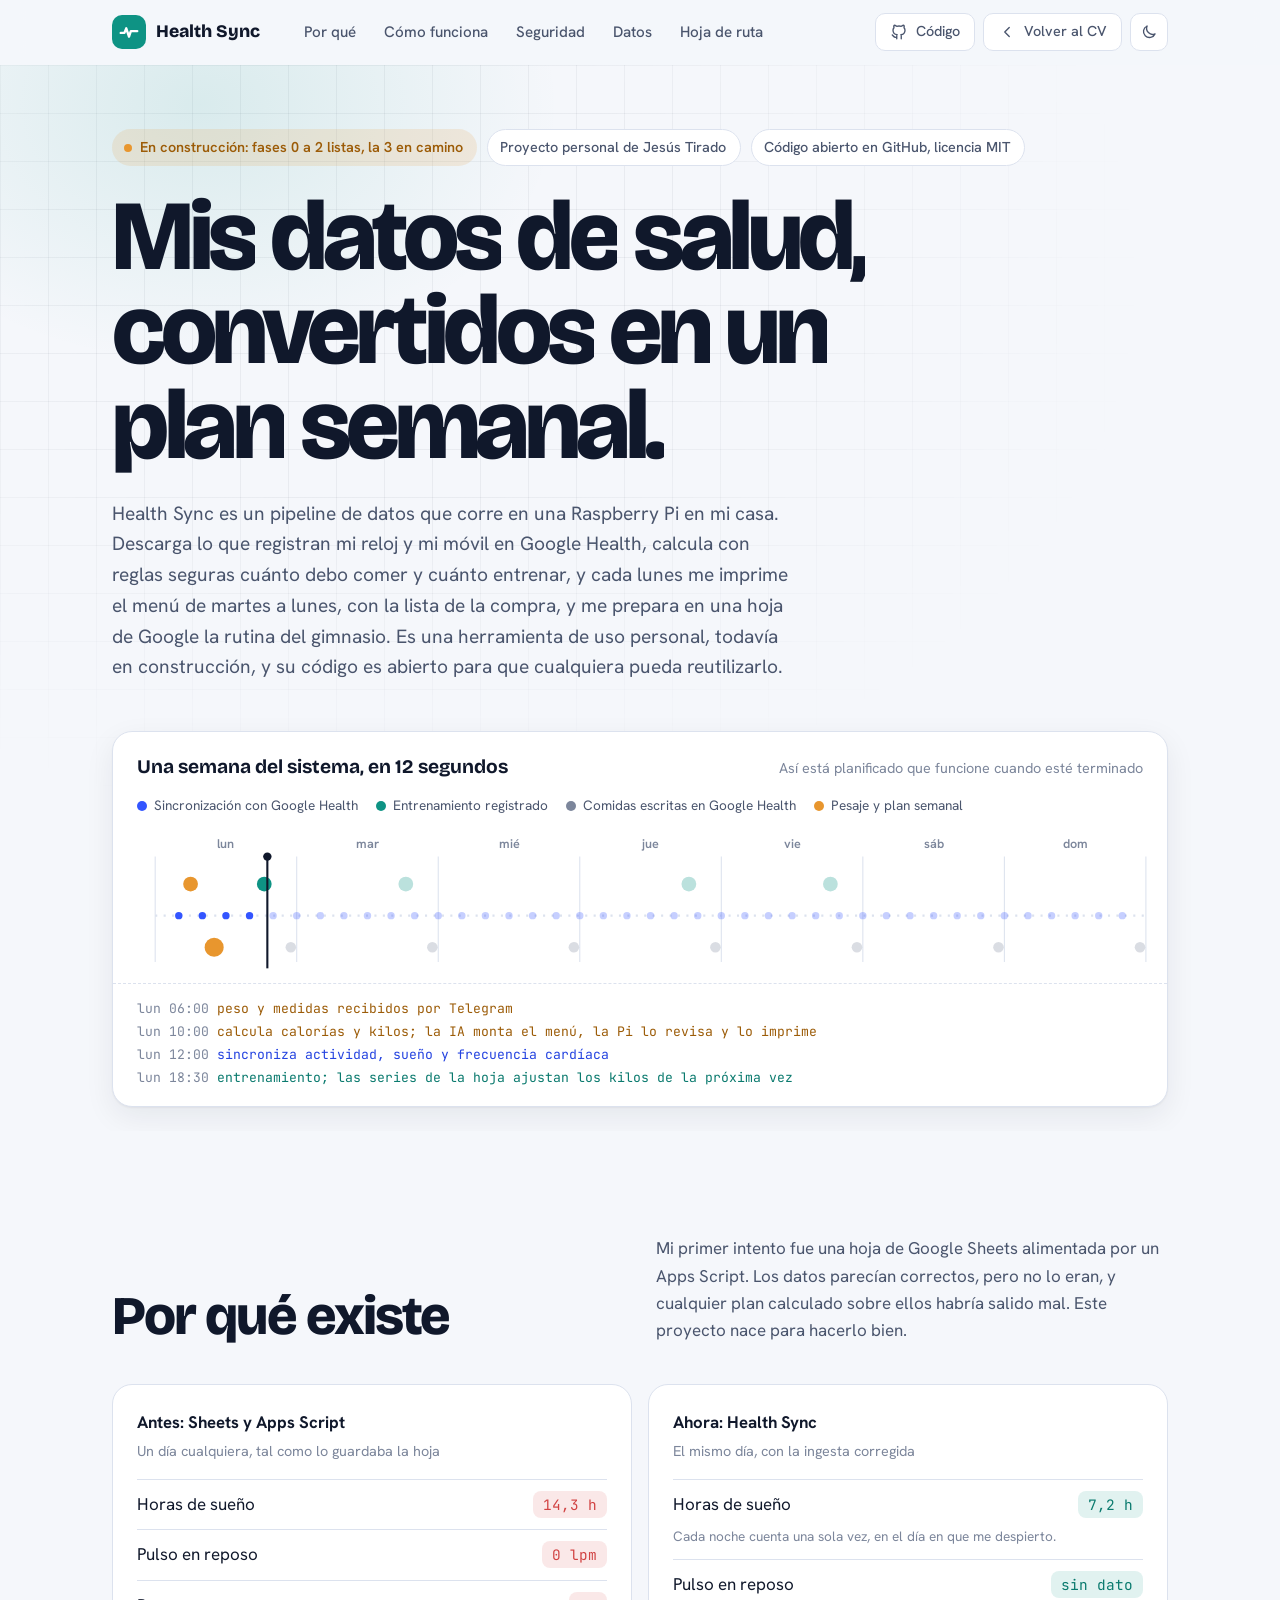
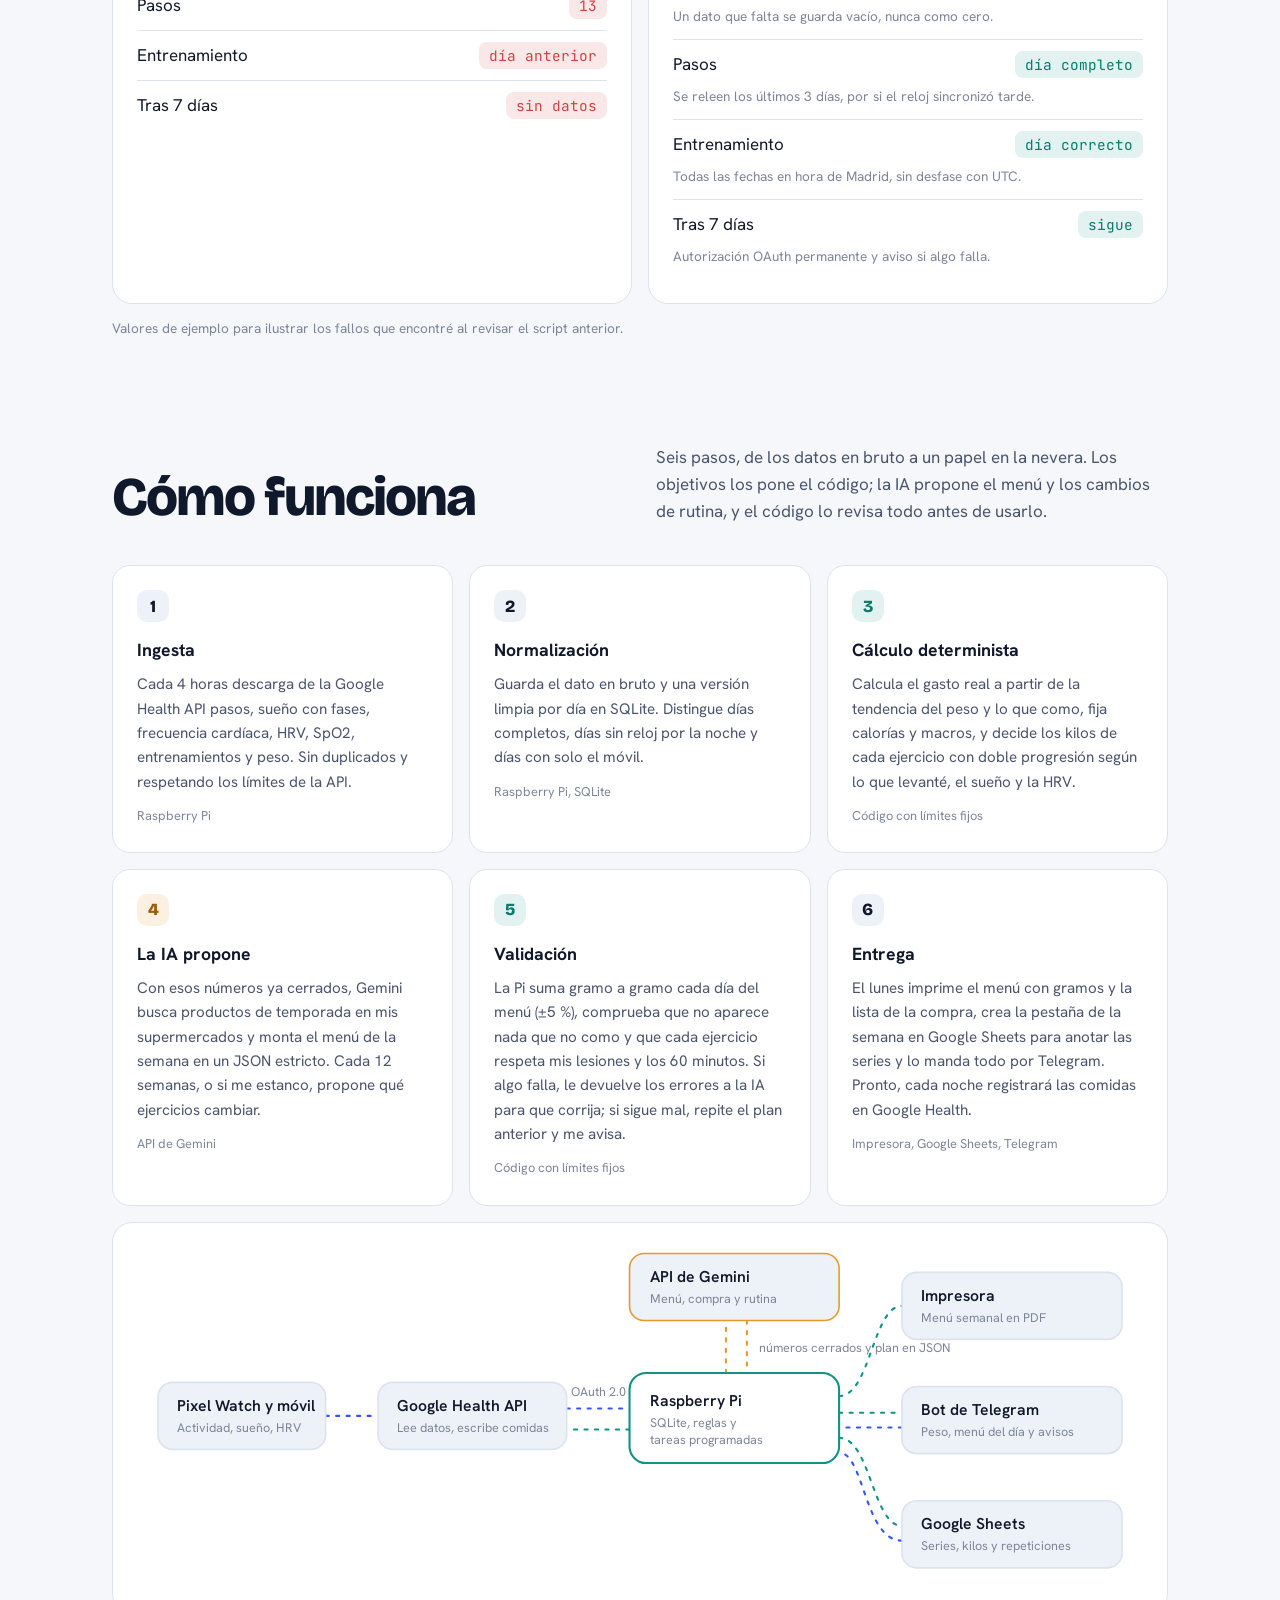
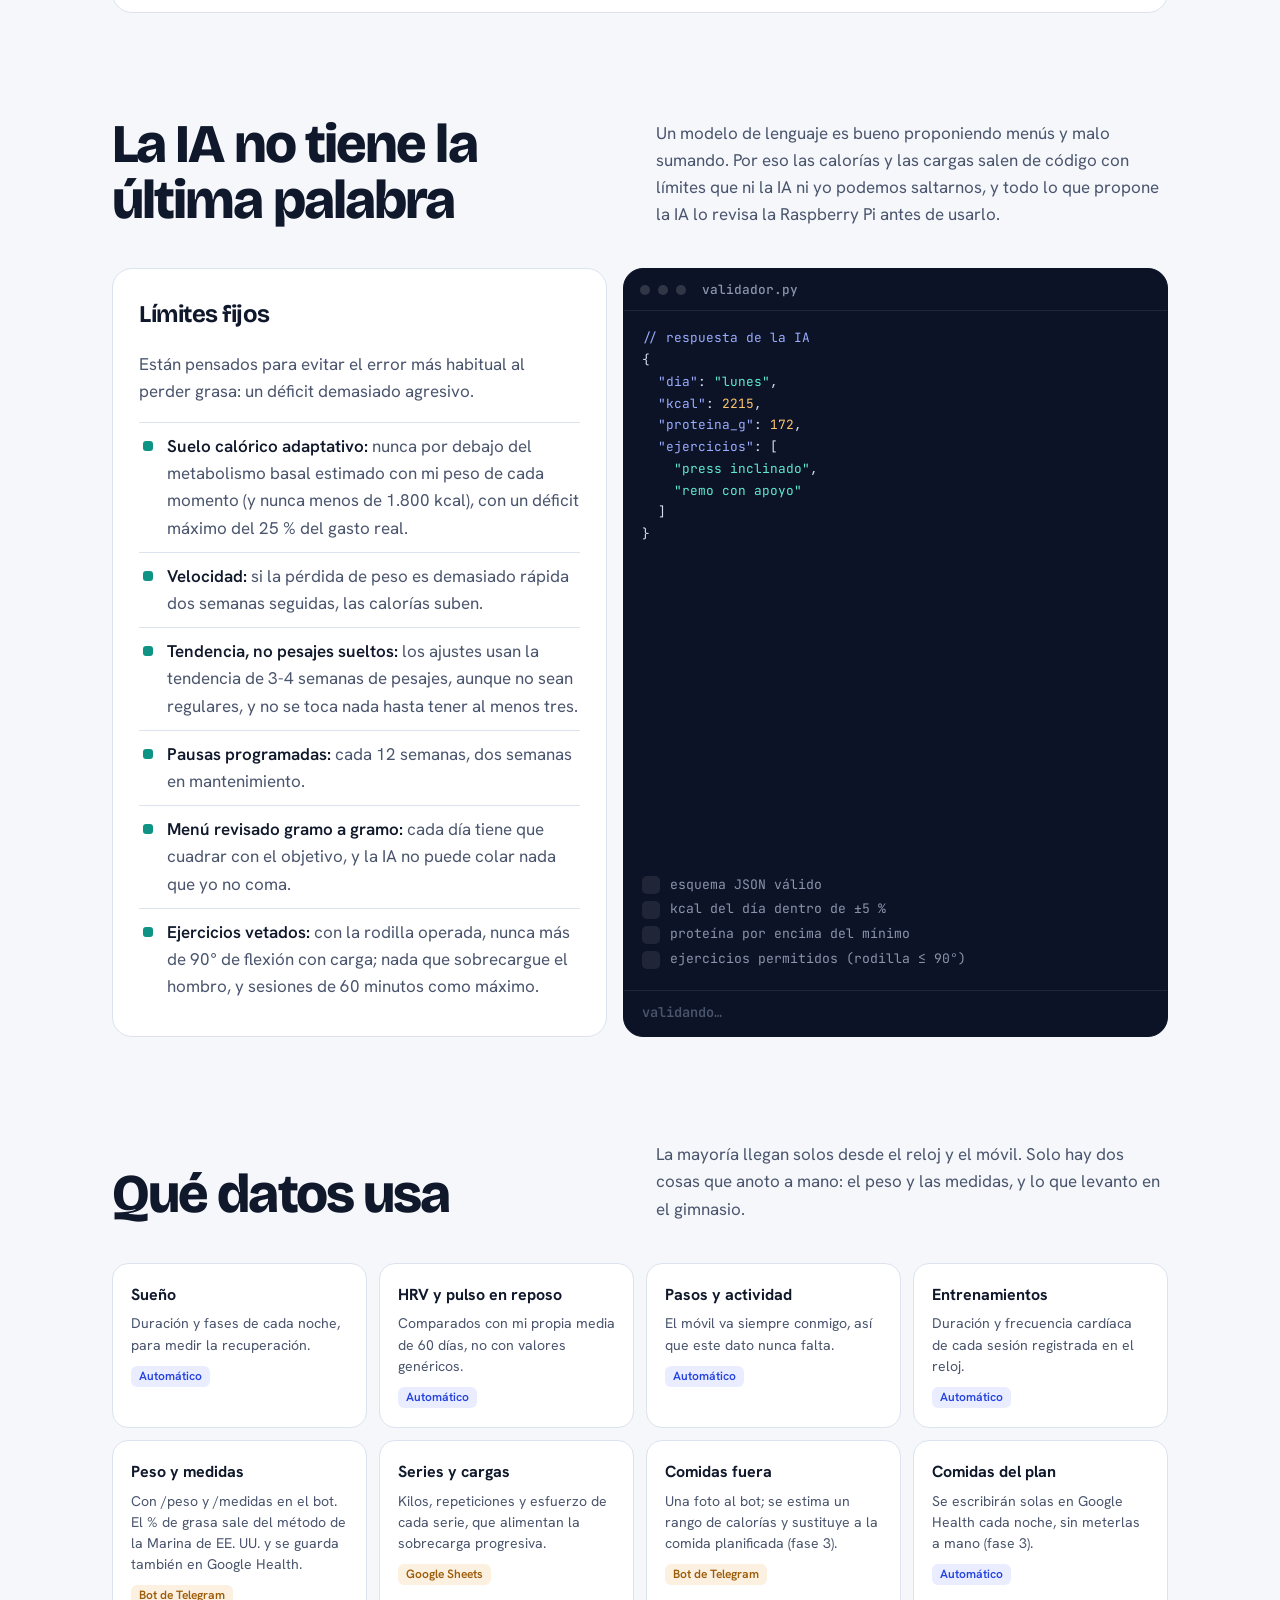
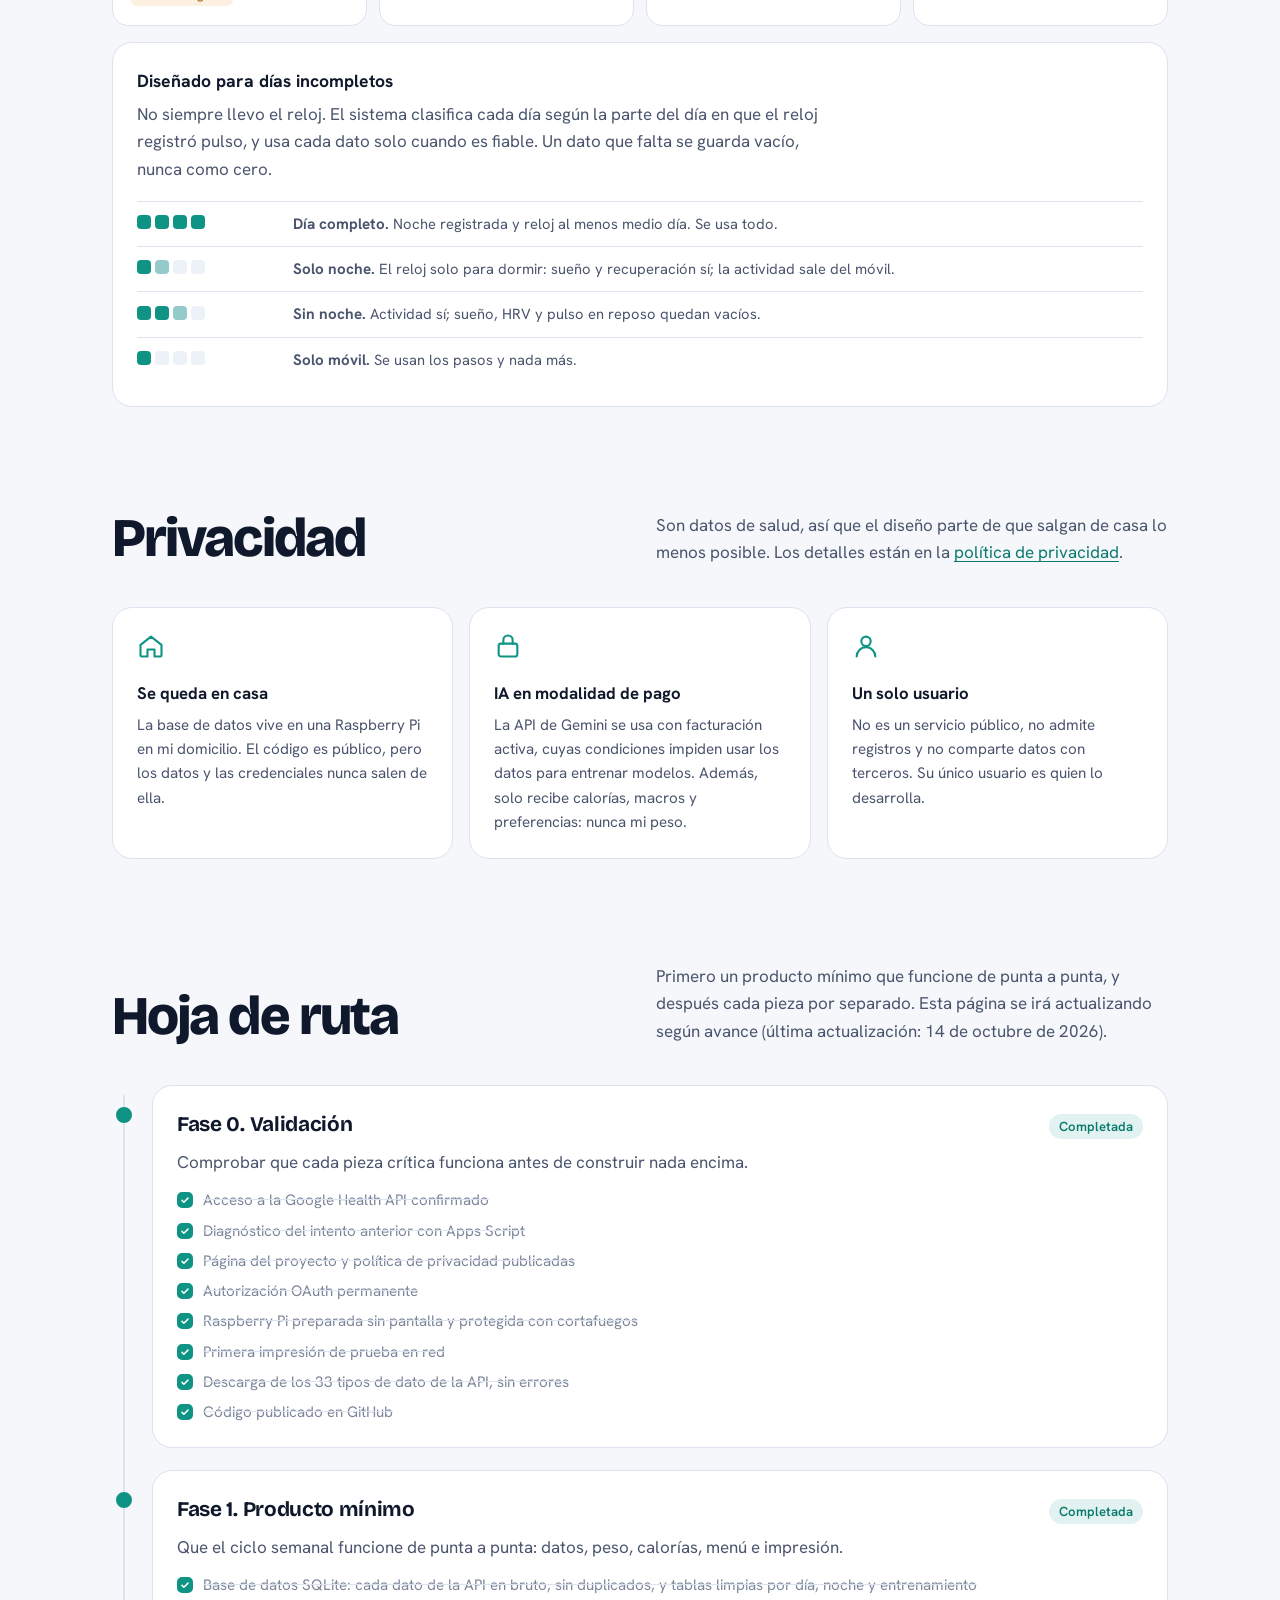
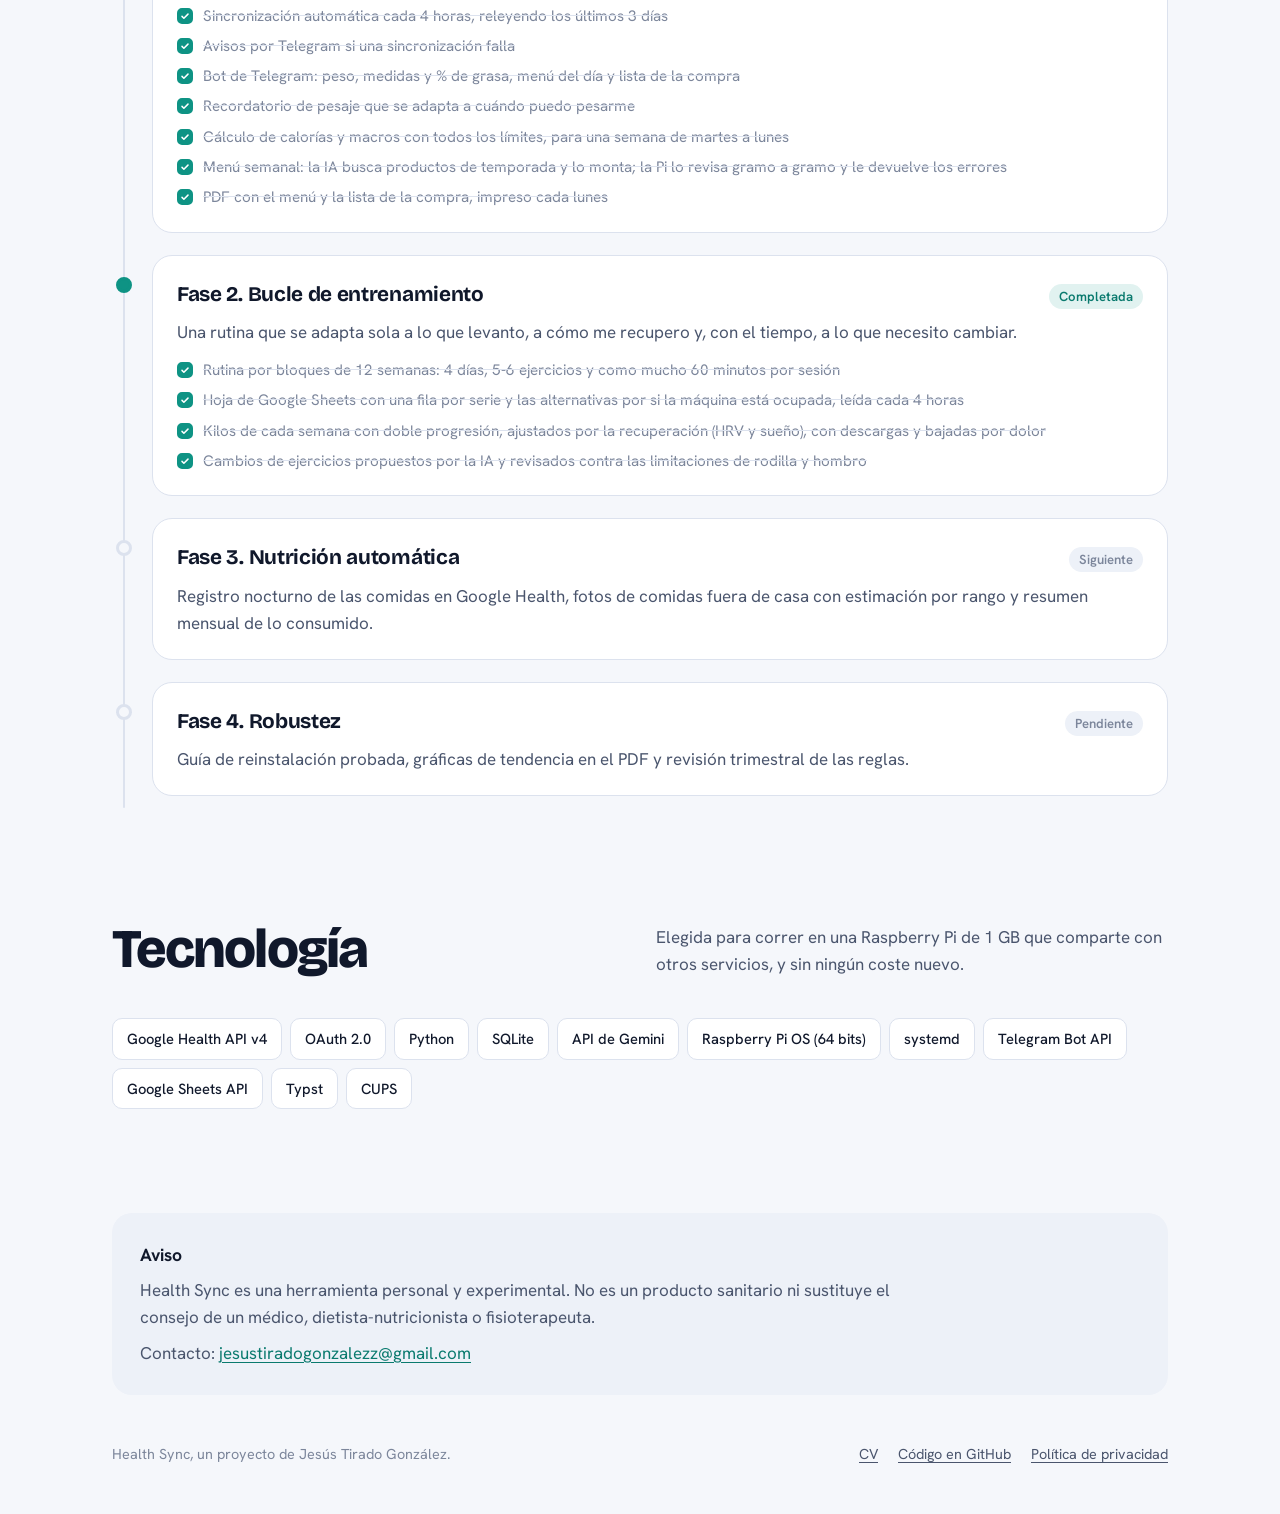
==== commit abbe8b61: "Health Sync: fases 1 y 2 completadas (14/10/2026) Menú impreso el lunes (semana de martes a lunes) c" ====
--- a/health-sync/index.html
+++ b/health-sync/index.html
@@ -61,7 +61,7 @@
   <section class="hero" id="inicio">
     <div class="wrap">
       <div class="status-row fade-in">
-        <span class="badge build"><span class="pulse" aria-hidden="true"></span>En construcción, fase 1 de 4</span>
+        <span class="badge build"><span class="pulse" aria-hidden="true"></span>En construcción: fases 0 a 2 listas, la 3 en camino</span>
         <span class="badge personal">Proyecto personal de Jesús Tirado</span>
         <a class="badge personal" href="https://github.com/ChechuT10/health-sync">Código abierto en GitHub, licencia MIT</a>
       </div>
@@ -76,7 +76,7 @@
         <span class="w" style="--i:7" aria-hidden="true"><span>plan</span></span>
         <span class="w" style="--i:8" aria-hidden="true"><span>semanal.</span></span>
       </h1>
-      <p class="lede fade-in">Health Sync es un pipeline de datos que corre en una Raspberry Pi en mi casa. Descarga lo que registran mi reloj y mi móvil en Google Health, calcula con reglas seguras cuánto debo comer y cuánto entrenar, y cada domingo me imprime un menú y me prepara la rutina de la semana. Es una herramienta de uso personal, todavía en construcción, y su código es abierto para que cualquiera pueda reutilizarlo.</p>
+      <p class="lede fade-in">Health Sync es un pipeline de datos que corre en una Raspberry Pi en mi casa. Descarga lo que registran mi reloj y mi móvil en Google Health, calcula con reglas seguras cuánto debo comer y cuánto entrenar, y cada lunes me imprime el menú de martes a lunes, con la lista de la compra, y me prepara en una hoja de Google la rutina del gimnasio. Es una herramienta de uso personal, todavía en construcción, y su código es abierto para que cualquiera pueda reutilizarlo.</p>
 
       <figure class="week fade-in" aria-labelledby="week-cap">
         <div class="week-head">
@@ -135,15 +135,15 @@
     <div class="wrap">
       <div class="section-head reveal">
         <h2 class="big">Cómo funciona</h2>
-        <p class="section-intro">Seis pasos, de los datos en bruto a un papel en la nevera. Los números los pone el código; la IA solo pone las palabras.</p>
+        <p class="section-intro">Seis pasos, de los datos en bruto a un papel en la nevera. Los objetivos los pone el código; la IA propone el menú y los cambios de rutina, y el código lo revisa todo antes de usarlo.</p>
       </div>
       <ol class="steps">
         <li class="reveal"><h3>Ingesta</h3><p>Cada 4 horas descarga de la Google Health API pasos, sueño con fases, frecuencia cardíaca, HRV, SpO2, entrenamientos y peso. Sin duplicados y respetando los límites de la API.</p><span class="where">Raspberry Pi</span></li>
         <li class="reveal"><h3>Normalización</h3><p>Guarda el dato en bruto y una versión limpia por día en SQLite. Distingue días completos, días sin reloj por la noche y días con solo el móvil.</p><span class="where">Raspberry Pi, SQLite</span></li>
-        <li class="reveal det"><h3>Cálculo determinista</h3><p>Calcula el gasto real a partir de la tendencia del peso y lo que como, fija calorías y macros, y decide la progresión de cargas según el sueño y la HRV.</p><span class="where">Código con límites fijos</span></li>
-        <li class="reveal ai"><h3>La IA redacta</h3><p>Con esos números ya cerrados, la API de Gemini propone un menú semanal y una rutina concreta, siempre en un formato JSON estricto.</p><span class="where">API de Gemini</span></li>
-        <li class="reveal det"><h3>Validación</h3><p>Un validador comprueba calorías, proteína, ejercicios permitidos y formato. Si falla dos veces, se repite el plan de la semana anterior y me avisa.</p><span class="where">Código con límites fijos</span></li>
-        <li class="reveal"><h3>Entrega</h3><p>El domingo imprime el menú con cantidades en gramos, vuelca la rutina a una hoja para anotar en el gimnasio y cada noche registra las comidas en Google Health.</p><span class="where">Impresora, Google Sheets, Telegram</span></li>
+        <li class="reveal det"><h3>Cálculo determinista</h3><p>Calcula el gasto real a partir de la tendencia del peso y lo que como, fija calorías y macros, y decide los kilos de cada ejercicio con doble progresión según lo que levanté, el sueño y la HRV.</p><span class="where">Código con límites fijos</span></li>
+        <li class="reveal ai"><h3>La IA propone</h3><p>Con esos números ya cerrados, Gemini busca productos de temporada en mis supermercados y monta el menú de la semana en un JSON estricto. Cada 12 semanas, o si me estanco, propone qué ejercicios cambiar.</p><span class="where">API de Gemini</span></li>
+        <li class="reveal det"><h3>Validación</h3><p>La Pi suma gramo a gramo cada día del menú (±5 %), comprueba que no aparece nada que no como y que cada ejercicio respeta mis lesiones y los 60 minutos. Si algo falla, le devuelve los errores a la IA para que corrija; si sigue mal, repite el plan anterior y me avisa.</p><span class="where">Código con límites fijos</span></li>
+        <li class="reveal"><h3>Entrega</h3><p>El lunes imprime el menú con gramos y la lista de la compra, crea la pestaña de la semana en Google Sheets para anotar las series y lo manda todo por Telegram. Pronto, cada noche registrará las comidas en Google Health.</p><span class="where">Impresora, Google Sheets, Telegram</span></li>
       </ol>
 
       <div class="card diagram-card reveal">
@@ -165,9 +165,9 @@
             <g class="node"><rect x="20" y="133" width="160" height="64" rx="14"/><text class="t" x="38" y="160">Pixel Watch y móvil</text><text class="s" x="38" y="180">Actividad, sueño, HRV</text></g>
             <g class="node"><rect x="230" y="133" width="180" height="64" rx="14"/><text class="t" x="248" y="160">Google Health API</text><text class="s" x="248" y="180">Lee datos, escribe comidas</text></g>
             <g class="node hub"><rect x="470" y="124" width="200" height="86" rx="16"/><text class="t" x="490" y="156">Raspberry Pi</text><text class="s" x="490" y="176">SQLite, reglas y</text><text class="s" x="490" y="192">tareas programadas</text></g>
-            <g class="node ai"><rect x="470" y="10" width="200" height="64" rx="14"/><text class="t" x="490" y="37">API de Gemini</text><text class="s" x="490" y="57">Redacta menú y rutina</text></g>
+            <g class="node ai"><rect x="470" y="10" width="200" height="64" rx="14"/><text class="t" x="490" y="37">API de Gemini</text><text class="s" x="490" y="57">Menú, compra y rutina</text></g>
             <g class="node"><rect x="730" y="28" width="210" height="64" rx="14"/><text class="t" x="748" y="55">Impresora</text><text class="s" x="748" y="75">Menú semanal en PDF</text></g>
-            <g class="node"><rect x="730" y="137" width="210" height="64" rx="14"/><text class="t" x="748" y="164">Bot de Telegram</text><text class="s" x="748" y="184">Peso, medidas y fotos</text></g>
+            <g class="node"><rect x="730" y="137" width="210" height="64" rx="14"/><text class="t" x="748" y="164">Bot de Telegram</text><text class="s" x="748" y="184">Peso, menú del día y avisos</text></g>
             <g class="node"><rect x="730" y="246" width="210" height="64" rx="14"/><text class="t" x="748" y="273">Google Sheets</text><text class="s" x="748" y="293">Series, kilos y repeticiones</text></g>
           </svg>
         </div>
@@ -180,8 +180,8 @@
   <section class="section" id="seguridad">
     <div class="wrap">
       <div class="section-head reveal">
-        <h2 class="big">La IA no decide los números</h2>
-        <p class="section-intro">Un modelo de lenguaje es bueno escribiendo menús y malo sumando. Por eso las calorías y las cargas salen de código con límites que ni la IA ni yo podemos saltarnos, y todo lo que propone la IA pasa por un validador.</p>
+        <h2 class="big">La IA no tiene la última palabra</h2>
+        <p class="section-intro">Un modelo de lenguaje es bueno proponiendo menús y malo sumando. Por eso las calorías y las cargas salen de código con límites que ni la IA ni yo podemos saltarnos, y todo lo que propone la IA lo revisa la Raspberry Pi antes de usarlo.</p>
       </div>
       <div class="guard">
         <div class="card reveal">
@@ -191,8 +191,9 @@
             <li><b>Suelo calórico adaptativo:</b> nunca por debajo del metabolismo basal estimado con mi peso de cada momento (y nunca menos de 1.800 kcal), con un déficit máximo del 25 % del gasto real.</li>
             <li><b>Velocidad:</b> si la pérdida de peso es demasiado rápida dos semanas seguidas, las calorías suben.</li>
             <li><b>Tendencia, no pesajes sueltos:</b> los ajustes usan la tendencia de 3-4 semanas de pesajes, aunque no sean regulares, y no se toca nada hasta tener al menos tres.</li>
-            <li><b>Pausas programadas:</b> cada 12 semanas, una o dos semanas en mantenimiento.</li>
-            <li><b>Ejercicios vetados:</b> la rutina respeta las limitaciones de lesiones que le indico.</li>
+            <li><b>Pausas programadas:</b> cada 12 semanas, dos semanas en mantenimiento.</li>
+            <li><b>Menú revisado gramo a gramo:</b> cada día tiene que cuadrar con el objetivo, y la IA no puede colar nada que yo no coma.</li>
+            <li><b>Ejercicios vetados:</b> con la rodilla operada, nunca más de 90° de flexión con carga; nada que sobrecargue el hombro, y sesiones de 60 minutos como máximo.</li>
           </ul>
         </div>
         <div class="card console reveal" id="console">
@@ -219,8 +220,8 @@
         <article class="datum reveal"><h3>Entrenamientos</h3><p>Duración y frecuencia cardíaca de cada sesión registrada en el reloj.</p><span class="src auto">Automático</span></article>
         <article class="datum reveal"><h3>Peso y medidas</h3><p>Con /peso y /medidas en el bot. El % de grasa sale del método de la Marina de EE. UU. y se guarda también en Google Health.</p><span class="src manual">Bot de Telegram</span></article>
         <article class="datum reveal"><h3>Series y cargas</h3><p>Kilos, repeticiones y esfuerzo de cada serie, que alimentan la sobrecarga progresiva.</p><span class="src manual">Google Sheets</span></article>
-        <article class="datum reveal"><h3>Comidas fuera</h3><p>Una foto al bot; se estima un rango de calorías y sustituye a la comida planificada.</p><span class="src manual">Bot de Telegram</span></article>
-        <article class="datum reveal"><h3>Comidas del plan</h3><p>Se escriben solas en Google Health cada noche, sin meterlas a mano.</p><span class="src auto">Automático</span></article>
+        <article class="datum reveal"><h3>Comidas fuera</h3><p>Una foto al bot; se estima un rango de calorías y sustituye a la comida planificada (fase 3).</p><span class="src manual">Bot de Telegram</span></article>
+        <article class="datum reveal"><h3>Comidas del plan</h3><p>Se escribirán solas en Google Health cada noche, sin meterlas a mano (fase 3).</p><span class="src auto">Automático</span></article>
       </div>
       <div class="card coverage reveal">
         <h3>Diseñado para días incompletos</h3>
@@ -249,7 +250,7 @@
         <article class="card reveal">
           <svg viewBox="0 0 24 24" aria-hidden="true"><rect x="4" y="10" width="16" height="11" rx="2"/><path d="M8 10V7a4 4 0 0 1 8 0v3"/></svg>
           <h3>IA en modalidad de pago</h3>
-          <p>La API de Gemini se usa con facturación activa, cuyas condiciones impiden usar los datos para entrenar modelos.</p>
+          <p>La API de Gemini se usa con facturación activa, cuyas condiciones impiden usar los datos para entrenar modelos. Además, solo recibe calorías, macros y preferencias: nunca mi peso.</p>
         </article>
         <article class="card reveal">
           <svg viewBox="0 0 24 24" aria-hidden="true"><circle cx="12" cy="8" r="4"/><path d="M4 21a8 8 0 0 1 16 0"/></svg>
@@ -265,7 +266,7 @@
     <div class="wrap">
       <div class="section-head reveal">
         <h2 class="big">Hoja de ruta</h2>
-        <p class="section-intro">Primero un producto mínimo que funcione de punta a punta, y después cada pieza por separado. Esta página se irá actualizando según avance (última actualización: 13 de octubre de 2026).</p>
+        <p class="section-intro">Primero un producto mínimo que funcione de punta a punta, y después cada pieza por separado. Esta página se irá actualizando según avance (última actualización: 14 de octubre de 2026).</p>
       </div>
       <ol class="road" id="road">
         <li class="done-phase reveal"><span class="dot" aria-hidden="true"></span><div class="card">
@@ -282,31 +283,37 @@
             <li class="done">Código publicado en GitHub</li>
           </ul>
         </div></li>
-        <li class="now reveal"><span class="dot" aria-hidden="true"></span><div class="card">
-          <div class="road-head"><h3>Fase 1. Producto mínimo</h3><span class="state"><span class="pulse" aria-hidden="true"></span>En curso</span></div>
+        <li class="done-phase reveal"><span class="dot" aria-hidden="true"></span><div class="card">
+          <div class="road-head"><h3>Fase 1. Producto mínimo</h3><span class="state">Completada</span></div>
           <p>Que el ciclo semanal funcione de punta a punta: datos, peso, calorías, menú e impresión.</p>
           <ul class="tasks">
             <li class="done">Base de datos SQLite: cada dato de la API en bruto, sin duplicados, y tablas limpias por día, noche y entrenamiento</li>
             <li class="done">Sincronización automática cada 4 horas, releyendo los últimos 3 días</li>
             <li class="done">Avisos por Telegram si una sincronización falla</li>
-            <li class="done">Bot de Telegram: peso, medidas y % de grasa, con los comandos en el menú</li>
+            <li class="done">Bot de Telegram: peso, medidas y % de grasa, menú del día y lista de la compra</li>
             <li class="done">Recordatorio de pesaje que se adapta a cuándo puedo pesarme</li>
-            <li>Cálculo de calorías y macros con todos los límites</li>
-            <li>Menú semanal generado por la IA y validado</li>
-            <li>PDF con el menú impreso cada domingo</li>
+            <li class="done">Cálculo de calorías y macros con todos los límites, para una semana de martes a lunes</li>
+            <li class="done">Menú semanal: la IA busca productos de temporada y lo monta; la Pi lo revisa gramo a gramo y le devuelve los errores</li>
+            <li class="done">PDF con el menú y la lista de la compra, impreso cada lunes</li>
+          </ul>
+        </div></li>
+        <li class="done-phase reveal"><span class="dot" aria-hidden="true"></span><div class="card">
+          <div class="road-head"><h3>Fase 2. Bucle de entrenamiento</h3><span class="state">Completada</span></div>
+          <p>Una rutina que se adapta sola a lo que levanto, a cómo me recupero y, con el tiempo, a lo que necesito cambiar.</p>
+          <ul class="tasks">
+            <li class="done">Rutina por bloques de 12 semanas: 4 días, 5-6 ejercicios y como mucho 60 minutos por sesión</li>
+            <li class="done">Hoja de Google Sheets con una fila por serie y las alternativas por si la máquina está ocupada, leída cada 4 horas</li>
+            <li class="done">Kilos de cada semana con doble progresión, ajustados por la recuperación (HRV y sueño), con descargas y bajadas por dolor</li>
+            <li class="done">Cambios de ejercicios propuestos por la IA y revisados contra las limitaciones de rodilla y hombro</li>
           </ul>
         </div></li>
         <li class="reveal"><span class="dot" aria-hidden="true"></span><div class="card">
-          <div class="road-head"><h3>Fase 2. Bucle de entrenamiento</h3><span class="state">Pendiente</span></div>
-          <p>Catálogo de ejercicios con sustitutos, rutina volcada a Google Sheets con una fila por serie, lectura de lo que levanto y progresión automática según la recuperación.</p>
-        </div></li>
-        <li class="reveal"><span class="dot" aria-hidden="true"></span><div class="card">
-          <div class="road-head"><h3>Fase 3. Nutrición automática</h3><span class="state">Pendiente</span></div>
+          <div class="road-head"><h3>Fase 3. Nutrición automática</h3><span class="state">Siguiente</span></div>
           <p>Registro nocturno de las comidas en Google Health, fotos de comidas fuera de casa con estimación por rango y resumen mensual de lo consumido.</p>
         </div></li>
         <li class="reveal"><span class="dot" aria-hidden="true"></span><div class="card">
           <div class="road-head"><h3>Fase 4. Robustez</h3><span class="state">Pendiente</span></div>
-          <p>Guía de reinstalación probada, gráficas de tendencia en el PDF, pausas de dieta y semanas de descarga automáticas, y revisión trimestral de las reglas.</p>
+          <p>Guía de reinstalación probada, gráficas de tendencia en el PDF y revisión trimestral de las reglas.</p>
         </div></li>
       </ol>
     </div>
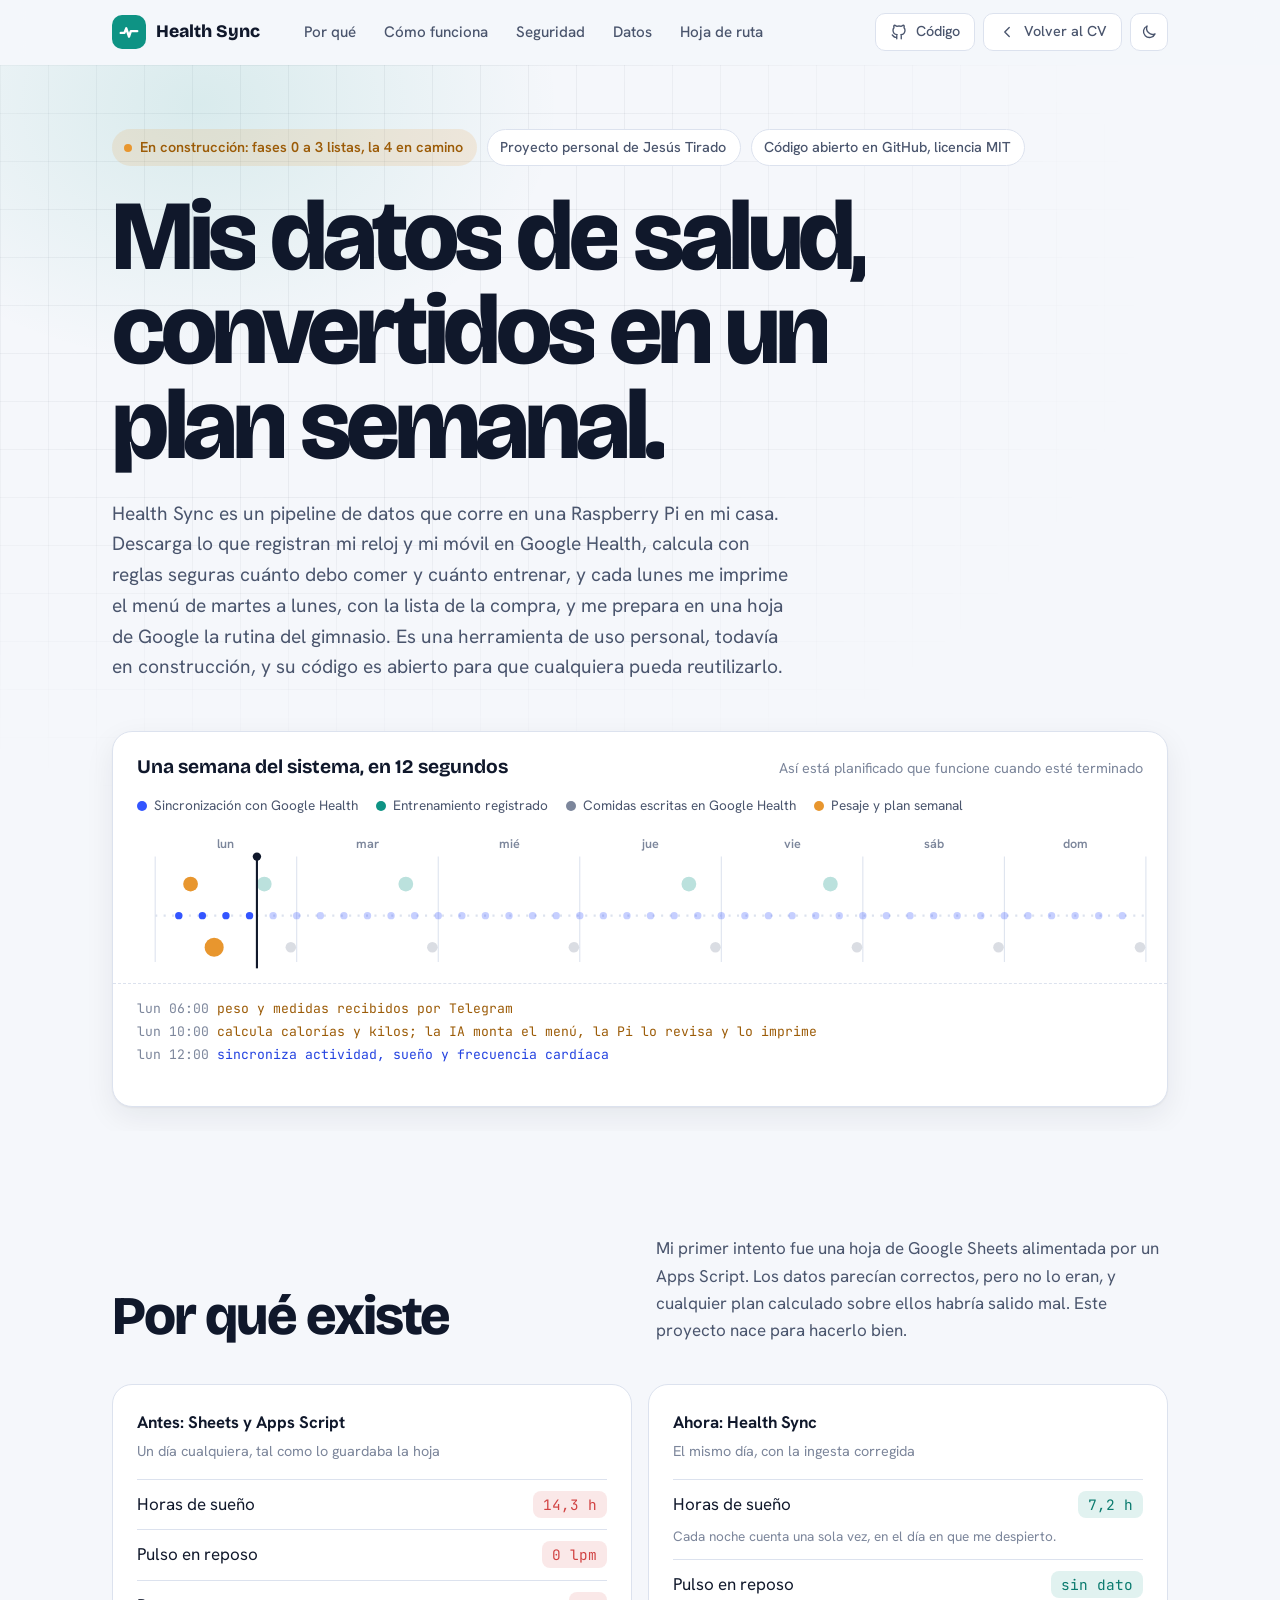
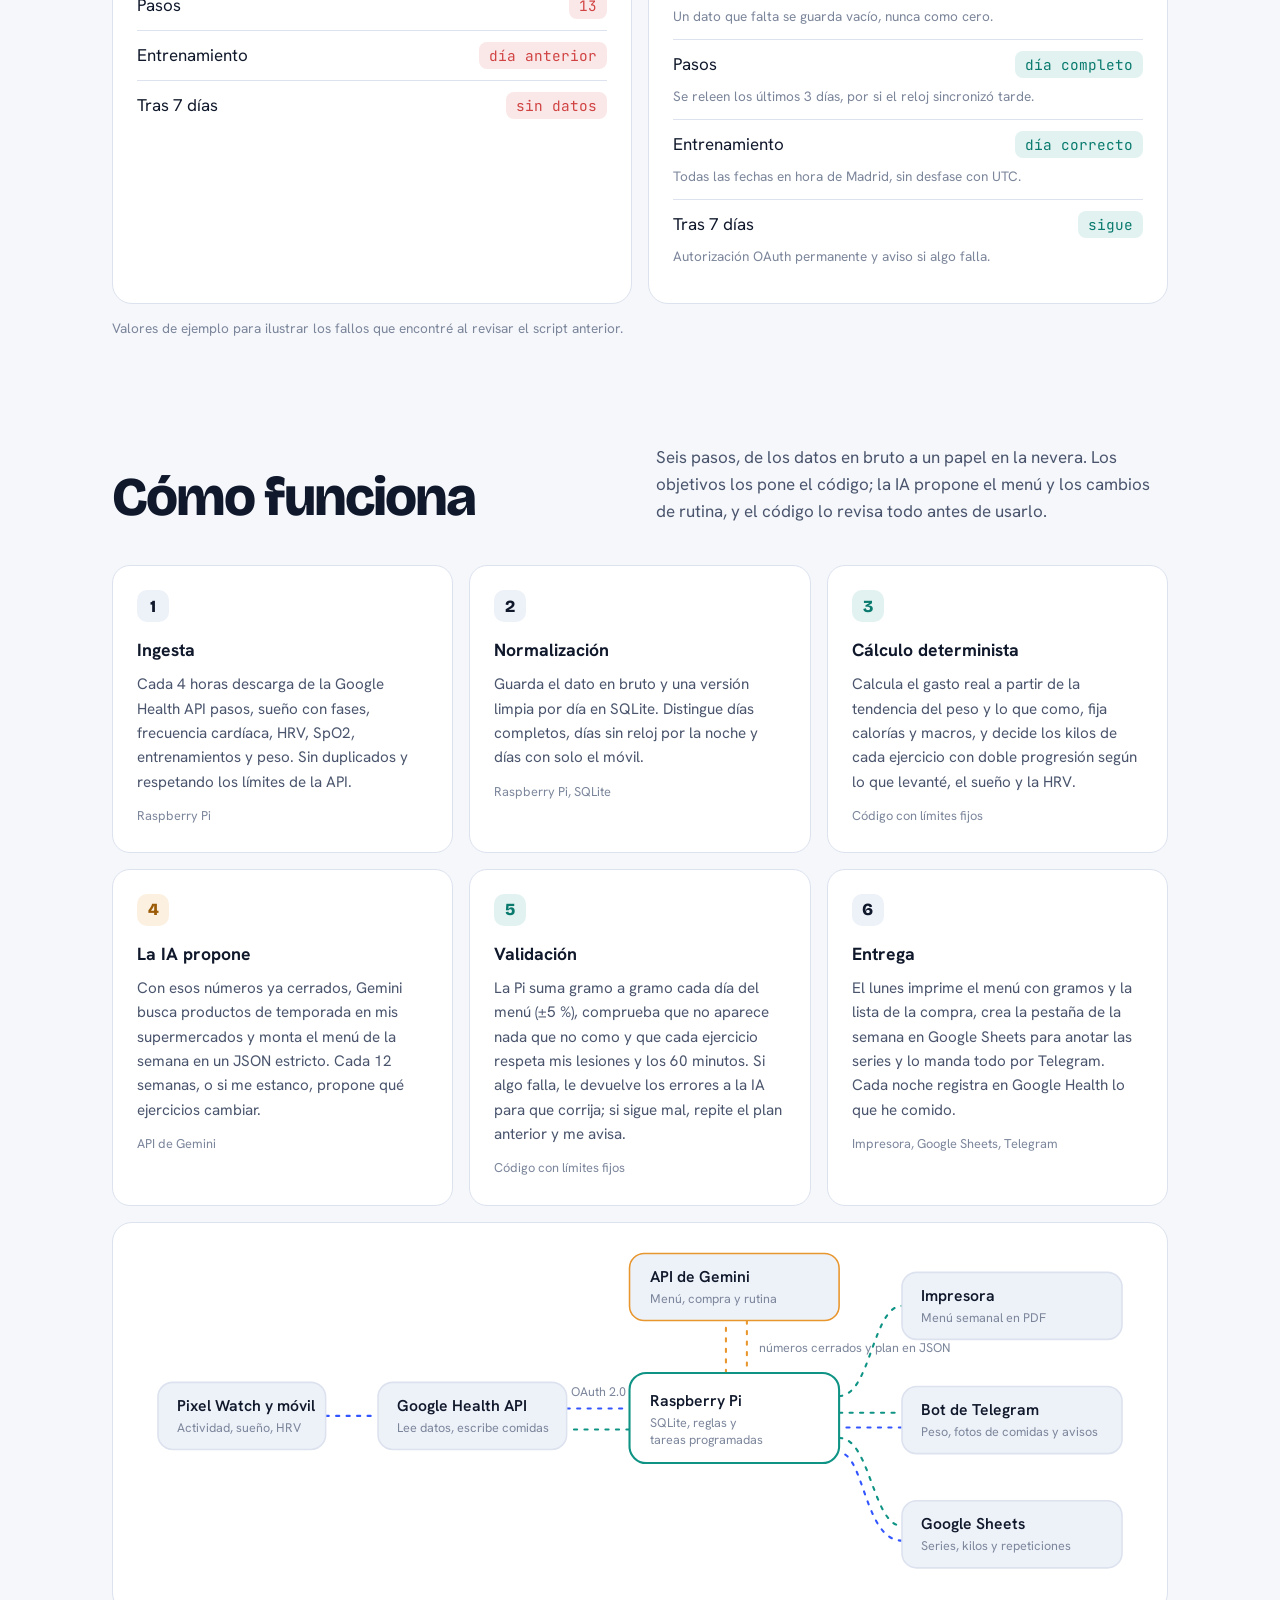
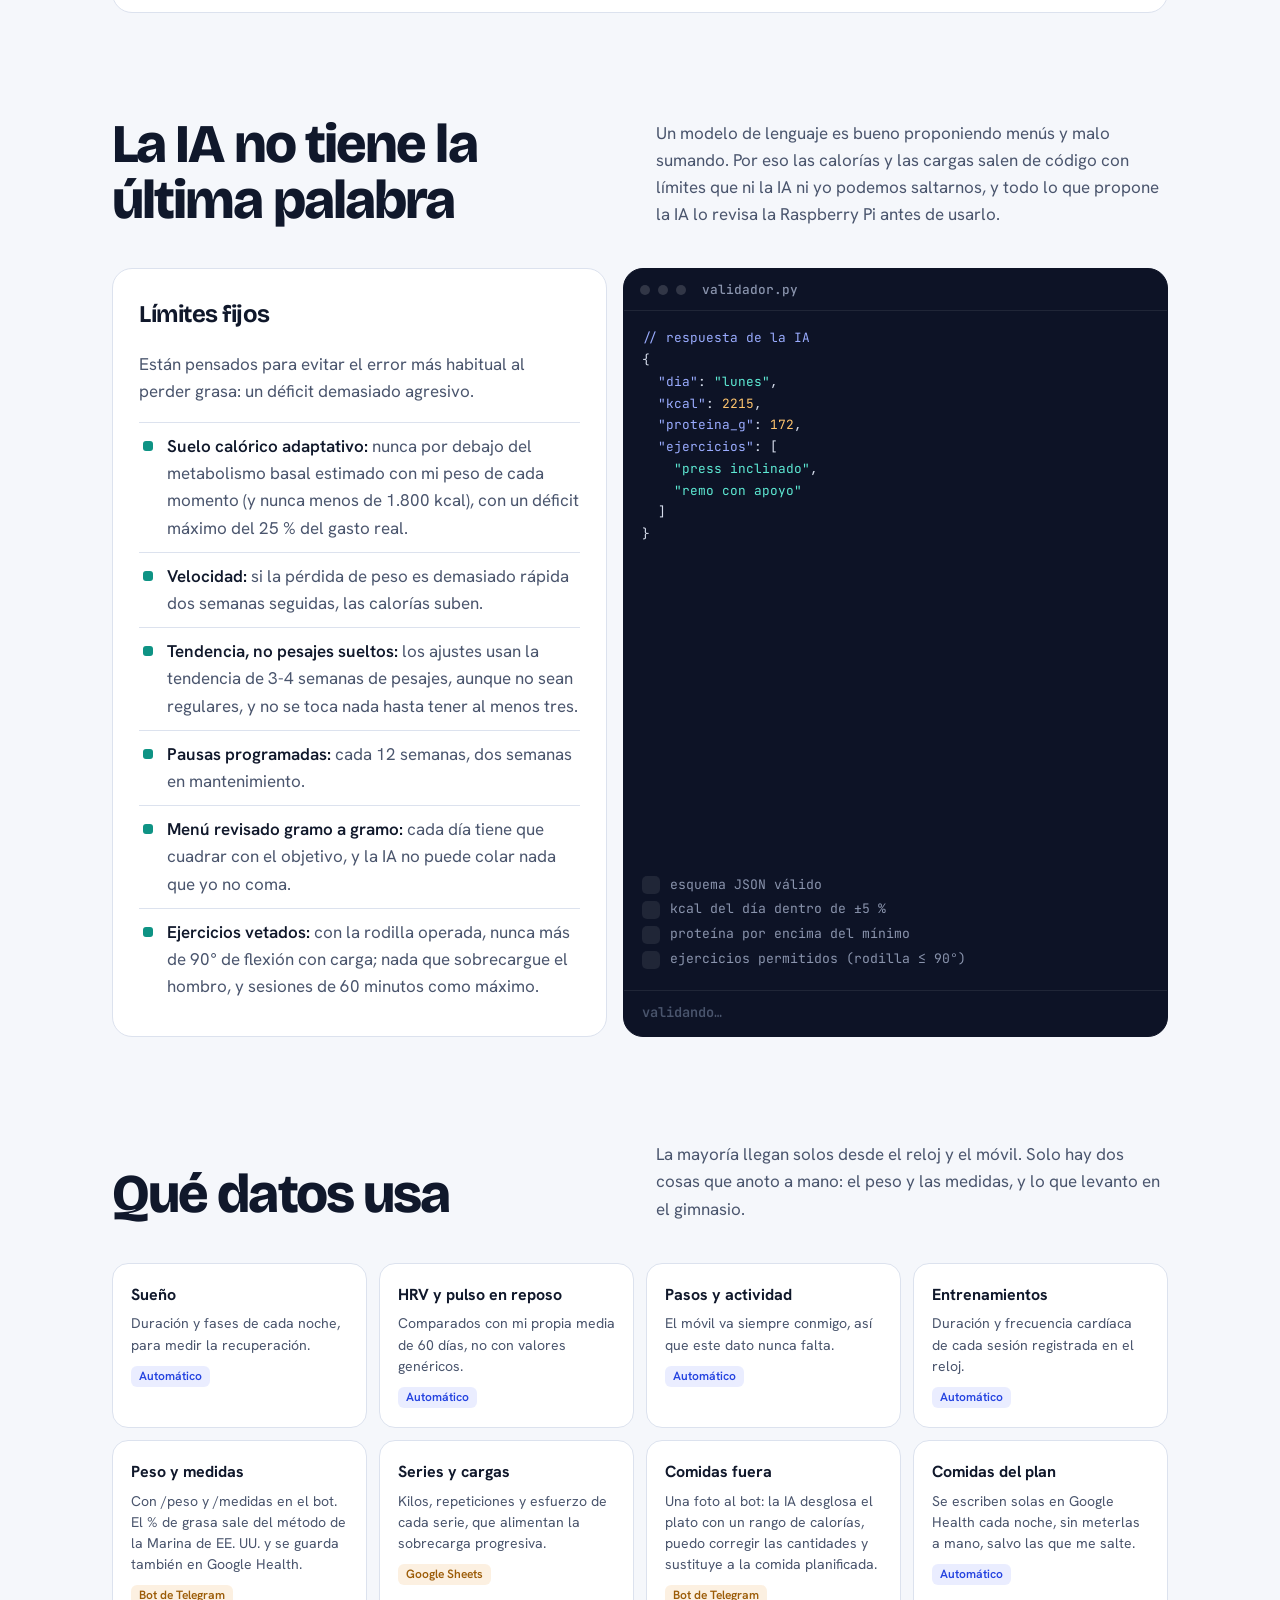
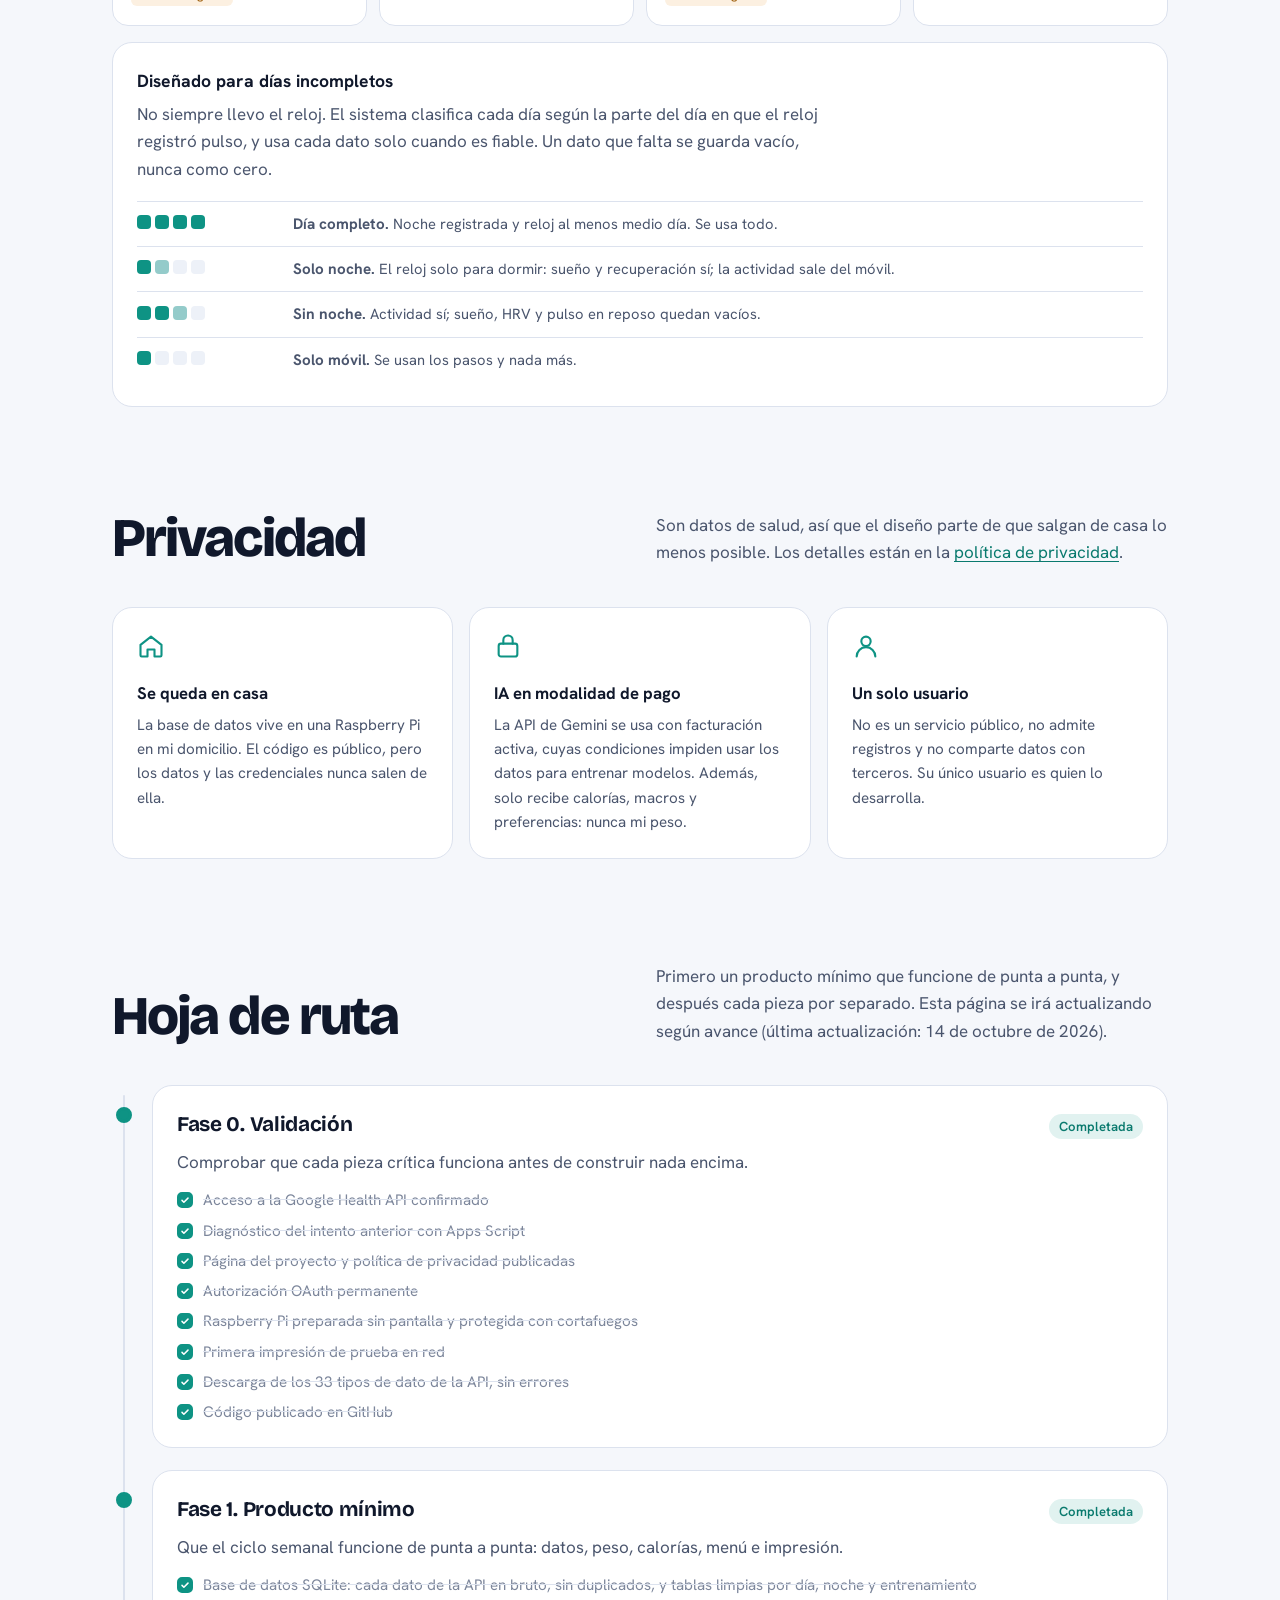
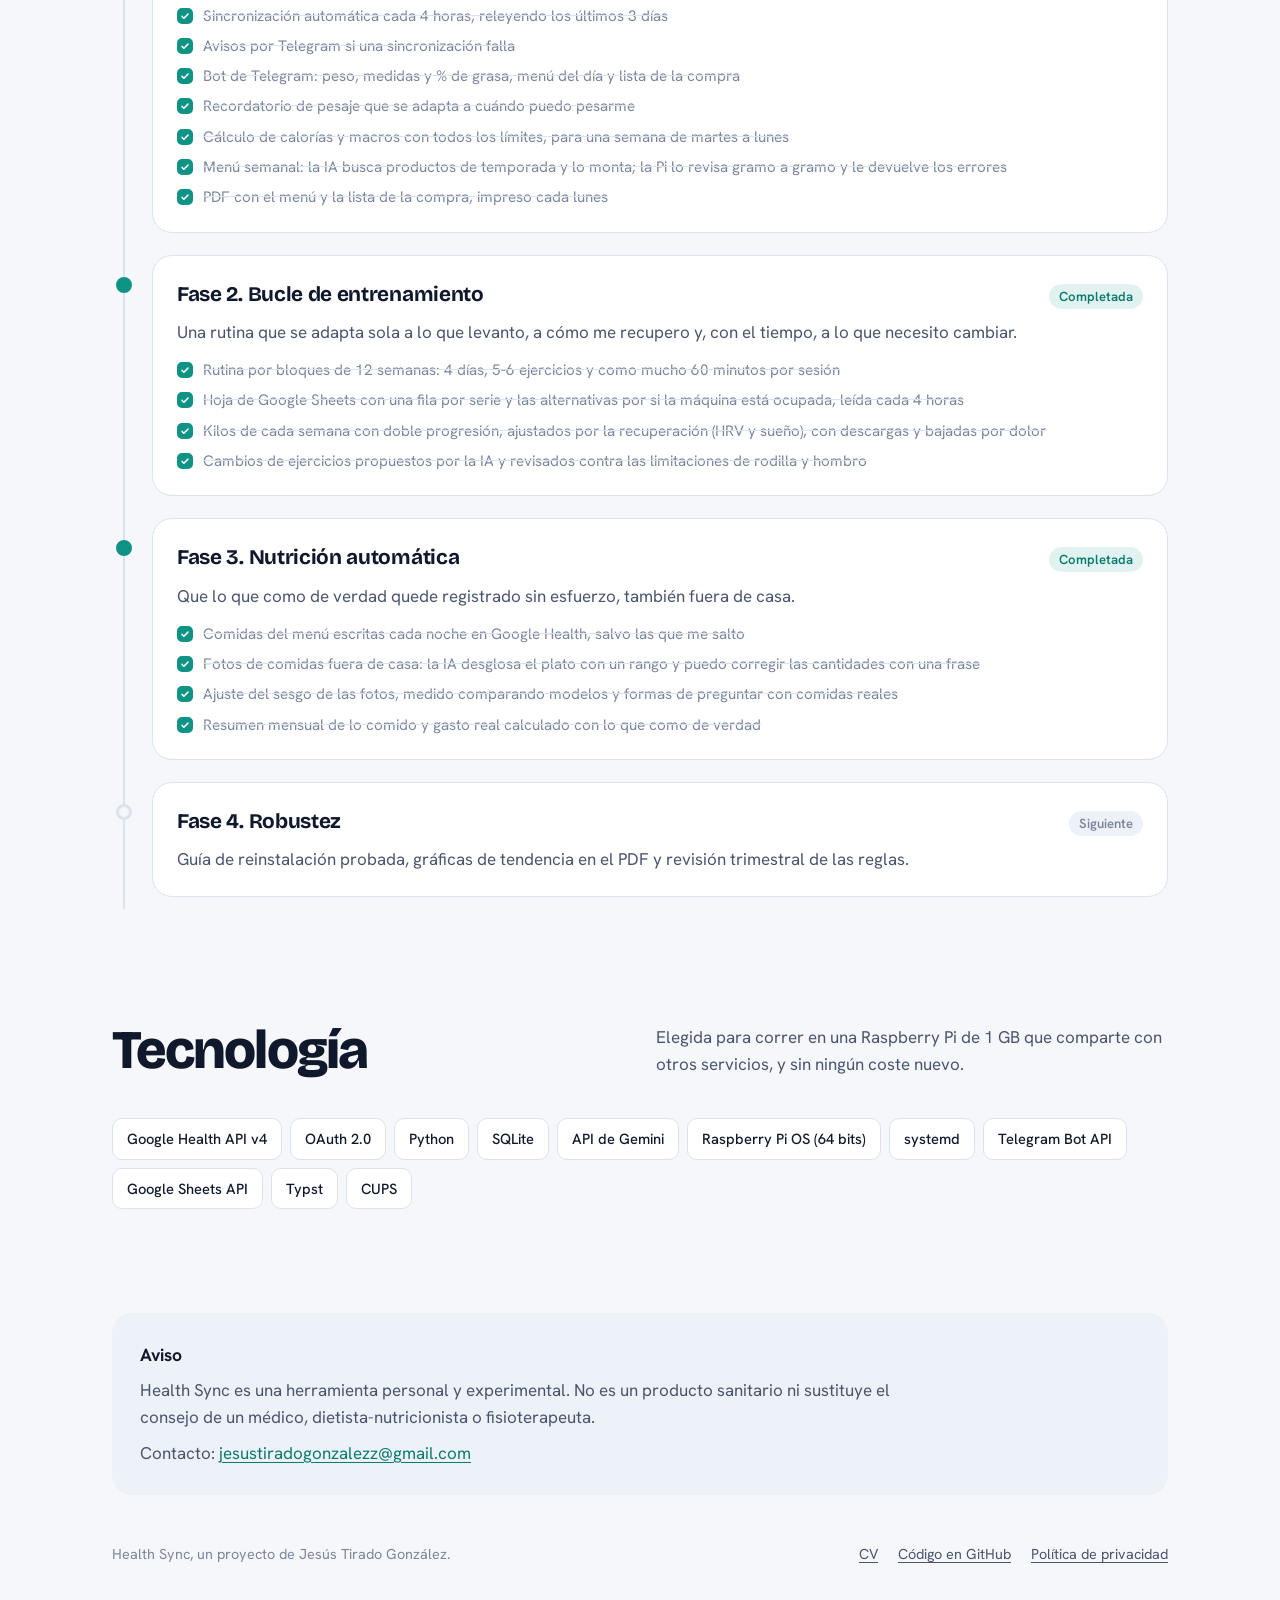
==== commit 4d5fcea8: "Health Sync: fase 3 completada (comidas en Google Health y fotos)" ====
--- a/health-sync/index.html
+++ b/health-sync/index.html
@@ -61,7 +61,7 @@
   <section class="hero" id="inicio">
     <div class="wrap">
       <div class="status-row fade-in">
-        <span class="badge build"><span class="pulse" aria-hidden="true"></span>En construcción: fases 0 a 2 listas, la 3 en camino</span>
+        <span class="badge build"><span class="pulse" aria-hidden="true"></span>En construcción: fases 0 a 3 listas, la 4 en camino</span>
         <span class="badge personal">Proyecto personal de Jesús Tirado</span>
         <a class="badge personal" href="https://github.com/ChechuT10/health-sync">Código abierto en GitHub, licencia MIT</a>
       </div>
@@ -143,7 +143,7 @@
         <li class="reveal det"><h3>Cálculo determinista</h3><p>Calcula el gasto real a partir de la tendencia del peso y lo que como, fija calorías y macros, y decide los kilos de cada ejercicio con doble progresión según lo que levanté, el sueño y la HRV.</p><span class="where">Código con límites fijos</span></li>
         <li class="reveal ai"><h3>La IA propone</h3><p>Con esos números ya cerrados, Gemini busca productos de temporada en mis supermercados y monta el menú de la semana en un JSON estricto. Cada 12 semanas, o si me estanco, propone qué ejercicios cambiar.</p><span class="where">API de Gemini</span></li>
         <li class="reveal det"><h3>Validación</h3><p>La Pi suma gramo a gramo cada día del menú (±5 %), comprueba que no aparece nada que no como y que cada ejercicio respeta mis lesiones y los 60 minutos. Si algo falla, le devuelve los errores a la IA para que corrija; si sigue mal, repite el plan anterior y me avisa.</p><span class="where">Código con límites fijos</span></li>
-        <li class="reveal"><h3>Entrega</h3><p>El lunes imprime el menú con gramos y la lista de la compra, crea la pestaña de la semana en Google Sheets para anotar las series y lo manda todo por Telegram. Pronto, cada noche registrará las comidas en Google Health.</p><span class="where">Impresora, Google Sheets, Telegram</span></li>
+        <li class="reveal"><h3>Entrega</h3><p>El lunes imprime el menú con gramos y la lista de la compra, crea la pestaña de la semana en Google Sheets para anotar las series y lo manda todo por Telegram. Cada noche registra en Google Health lo que he comido.</p><span class="where">Impresora, Google Sheets, Telegram</span></li>
       </ol>
 
       <div class="card diagram-card reveal">
@@ -167,7 +167,7 @@
             <g class="node hub"><rect x="470" y="124" width="200" height="86" rx="16"/><text class="t" x="490" y="156">Raspberry Pi</text><text class="s" x="490" y="176">SQLite, reglas y</text><text class="s" x="490" y="192">tareas programadas</text></g>
             <g class="node ai"><rect x="470" y="10" width="200" height="64" rx="14"/><text class="t" x="490" y="37">API de Gemini</text><text class="s" x="490" y="57">Menú, compra y rutina</text></g>
             <g class="node"><rect x="730" y="28" width="210" height="64" rx="14"/><text class="t" x="748" y="55">Impresora</text><text class="s" x="748" y="75">Menú semanal en PDF</text></g>
-            <g class="node"><rect x="730" y="137" width="210" height="64" rx="14"/><text class="t" x="748" y="164">Bot de Telegram</text><text class="s" x="748" y="184">Peso, menú del día y avisos</text></g>
+            <g class="node"><rect x="730" y="137" width="210" height="64" rx="14"/><text class="t" x="748" y="164">Bot de Telegram</text><text class="s" x="748" y="184">Peso, fotos de comidas y avisos</text></g>
             <g class="node"><rect x="730" y="246" width="210" height="64" rx="14"/><text class="t" x="748" y="273">Google Sheets</text><text class="s" x="748" y="293">Series, kilos y repeticiones</text></g>
           </svg>
         </div>
@@ -220,8 +220,8 @@
         <article class="datum reveal"><h3>Entrenamientos</h3><p>Duración y frecuencia cardíaca de cada sesión registrada en el reloj.</p><span class="src auto">Automático</span></article>
         <article class="datum reveal"><h3>Peso y medidas</h3><p>Con /peso y /medidas en el bot. El % de grasa sale del método de la Marina de EE. UU. y se guarda también en Google Health.</p><span class="src manual">Bot de Telegram</span></article>
         <article class="datum reveal"><h3>Series y cargas</h3><p>Kilos, repeticiones y esfuerzo de cada serie, que alimentan la sobrecarga progresiva.</p><span class="src manual">Google Sheets</span></article>
-        <article class="datum reveal"><h3>Comidas fuera</h3><p>Una foto al bot; se estima un rango de calorías y sustituye a la comida planificada (fase 3).</p><span class="src manual">Bot de Telegram</span></article>
-        <article class="datum reveal"><h3>Comidas del plan</h3><p>Se escribirán solas en Google Health cada noche, sin meterlas a mano (fase 3).</p><span class="src auto">Automático</span></article>
+        <article class="datum reveal"><h3>Comidas fuera</h3><p>Una foto al bot: la IA desglosa el plato con un rango de calorías, puedo corregir las cantidades y sustituye a la comida planificada.</p><span class="src manual">Bot de Telegram</span></article>
+        <article class="datum reveal"><h3>Comidas del plan</h3><p>Se escriben solas en Google Health cada noche, sin meterlas a mano, salvo las que me salte.</p><span class="src auto">Automático</span></article>
       </div>
       <div class="card coverage reveal">
         <h3>Diseñado para días incompletos</h3>
@@ -307,12 +307,18 @@
             <li class="done">Cambios de ejercicios propuestos por la IA y revisados contra las limitaciones de rodilla y hombro</li>
           </ul>
         </div></li>
+        <li class="done-phase reveal"><span class="dot" aria-hidden="true"></span><div class="card">
+          <div class="road-head"><h3>Fase 3. Nutrición automática</h3><span class="state">Completada</span></div>
+          <p>Que lo que como de verdad quede registrado sin esfuerzo, también fuera de casa.</p>
+          <ul class="tasks">
+            <li class="done">Comidas del menú escritas cada noche en Google Health, salvo las que me salto</li>
+            <li class="done">Fotos de comidas fuera de casa: la IA desglosa el plato con un rango y puedo corregir las cantidades con una frase</li>
+            <li class="done">Ajuste del sesgo de las fotos, medido comparando modelos y formas de preguntar con comidas reales</li>
+            <li class="done">Resumen mensual de lo comido y gasto real calculado con lo que como de verdad</li>
+          </ul>
+        </div></li>
         <li class="reveal"><span class="dot" aria-hidden="true"></span><div class="card">
-          <div class="road-head"><h3>Fase 3. Nutrición automática</h3><span class="state">Siguiente</span></div>
-          <p>Registro nocturno de las comidas en Google Health, fotos de comidas fuera de casa con estimación por rango y resumen mensual de lo consumido.</p>
-        </div></li>
-        <li class="reveal"><span class="dot" aria-hidden="true"></span><div class="card">
-          <div class="road-head"><h3>Fase 4. Robustez</h3><span class="state">Pendiente</span></div>
+          <div class="road-head"><h3>Fase 4. Robustez</h3><span class="state">Siguiente</span></div>
           <p>Guía de reinstalación probada, gráficas de tendencia en el PDF y revisión trimestral de las reglas.</p>
         </div></li>
       </ol>
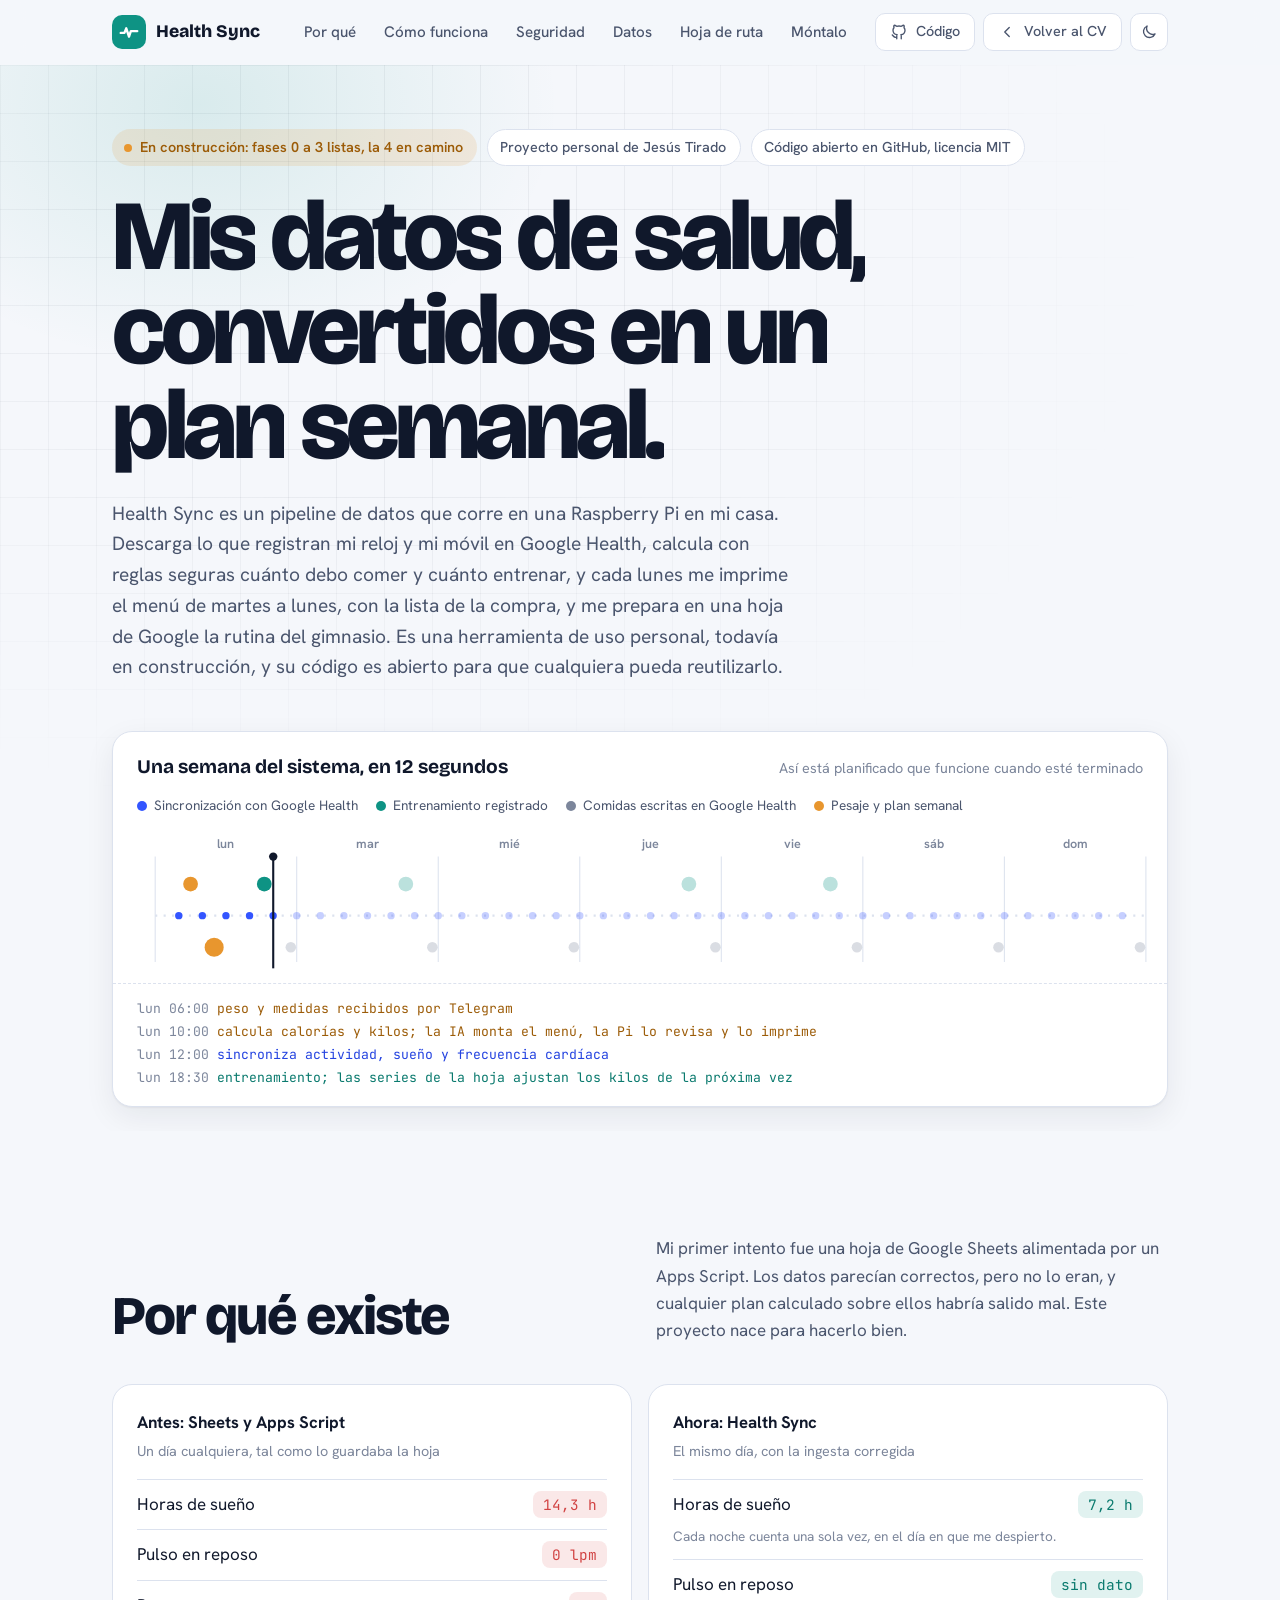
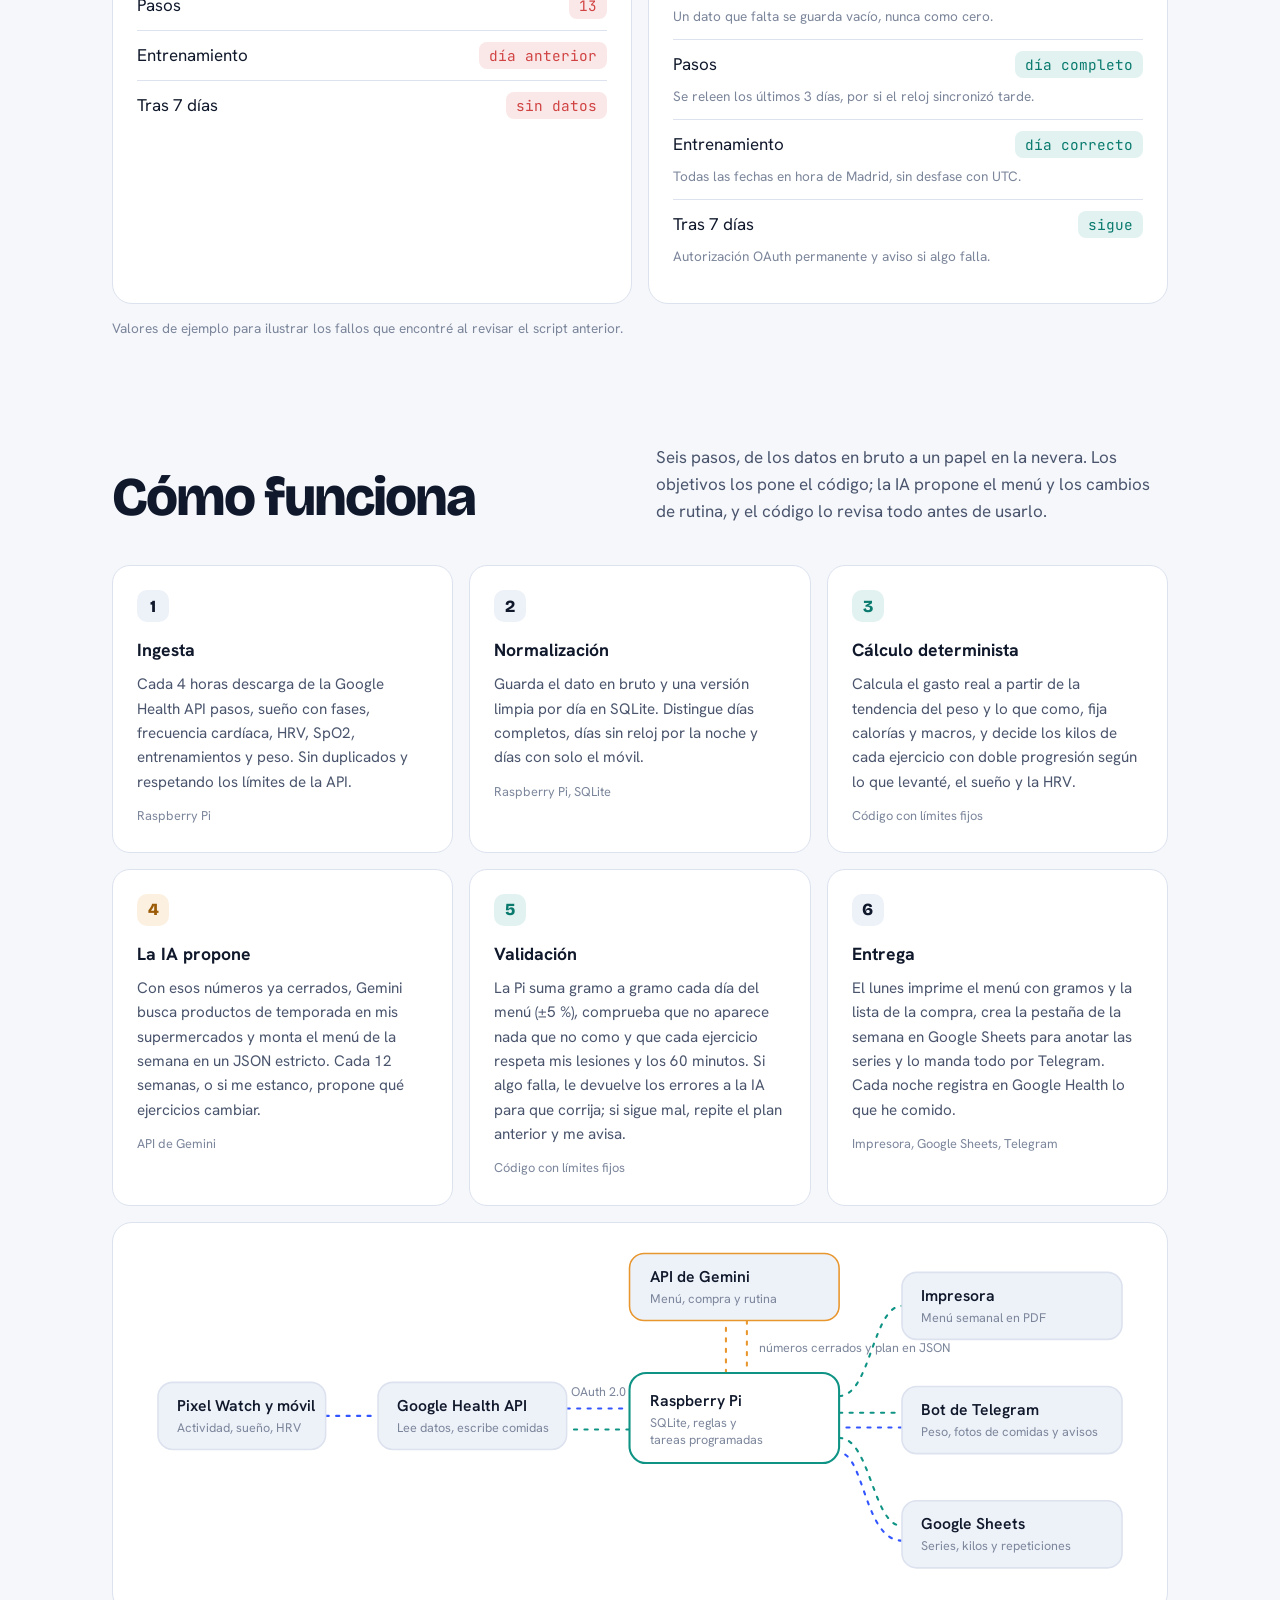
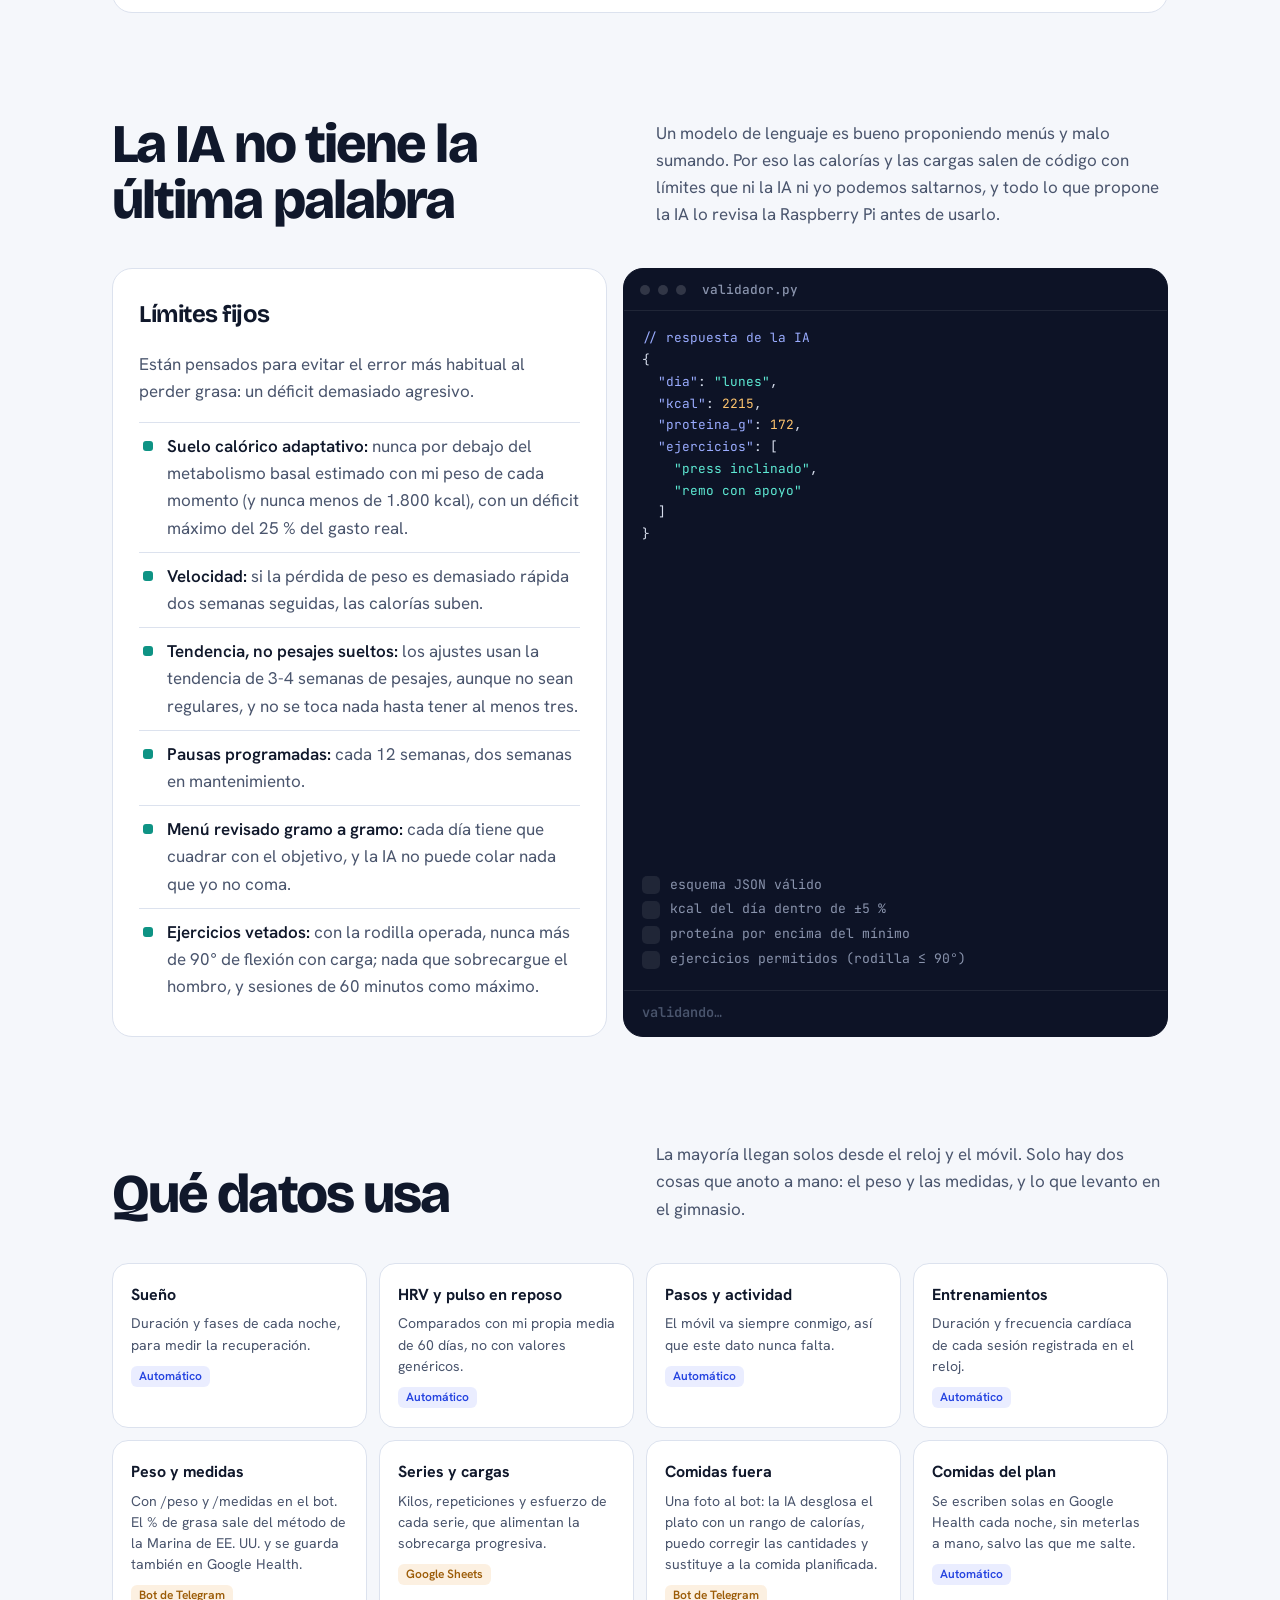
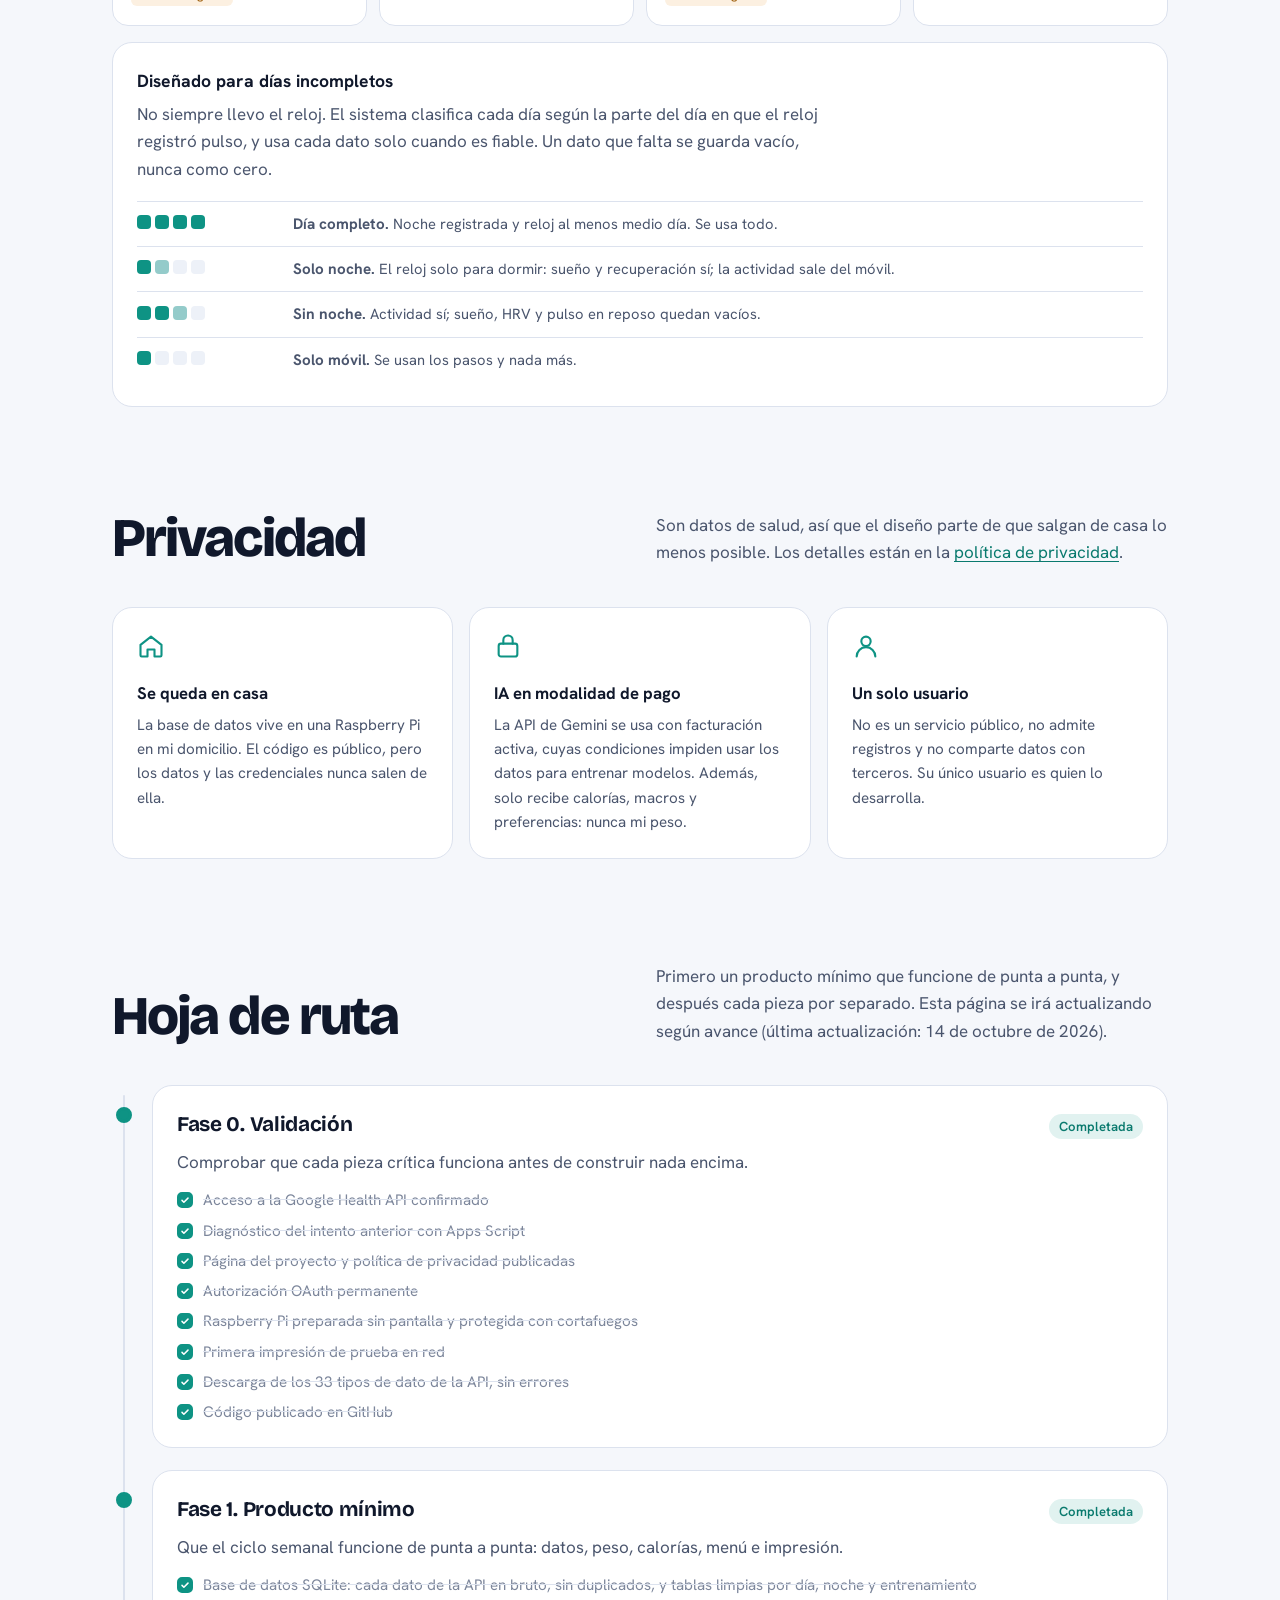
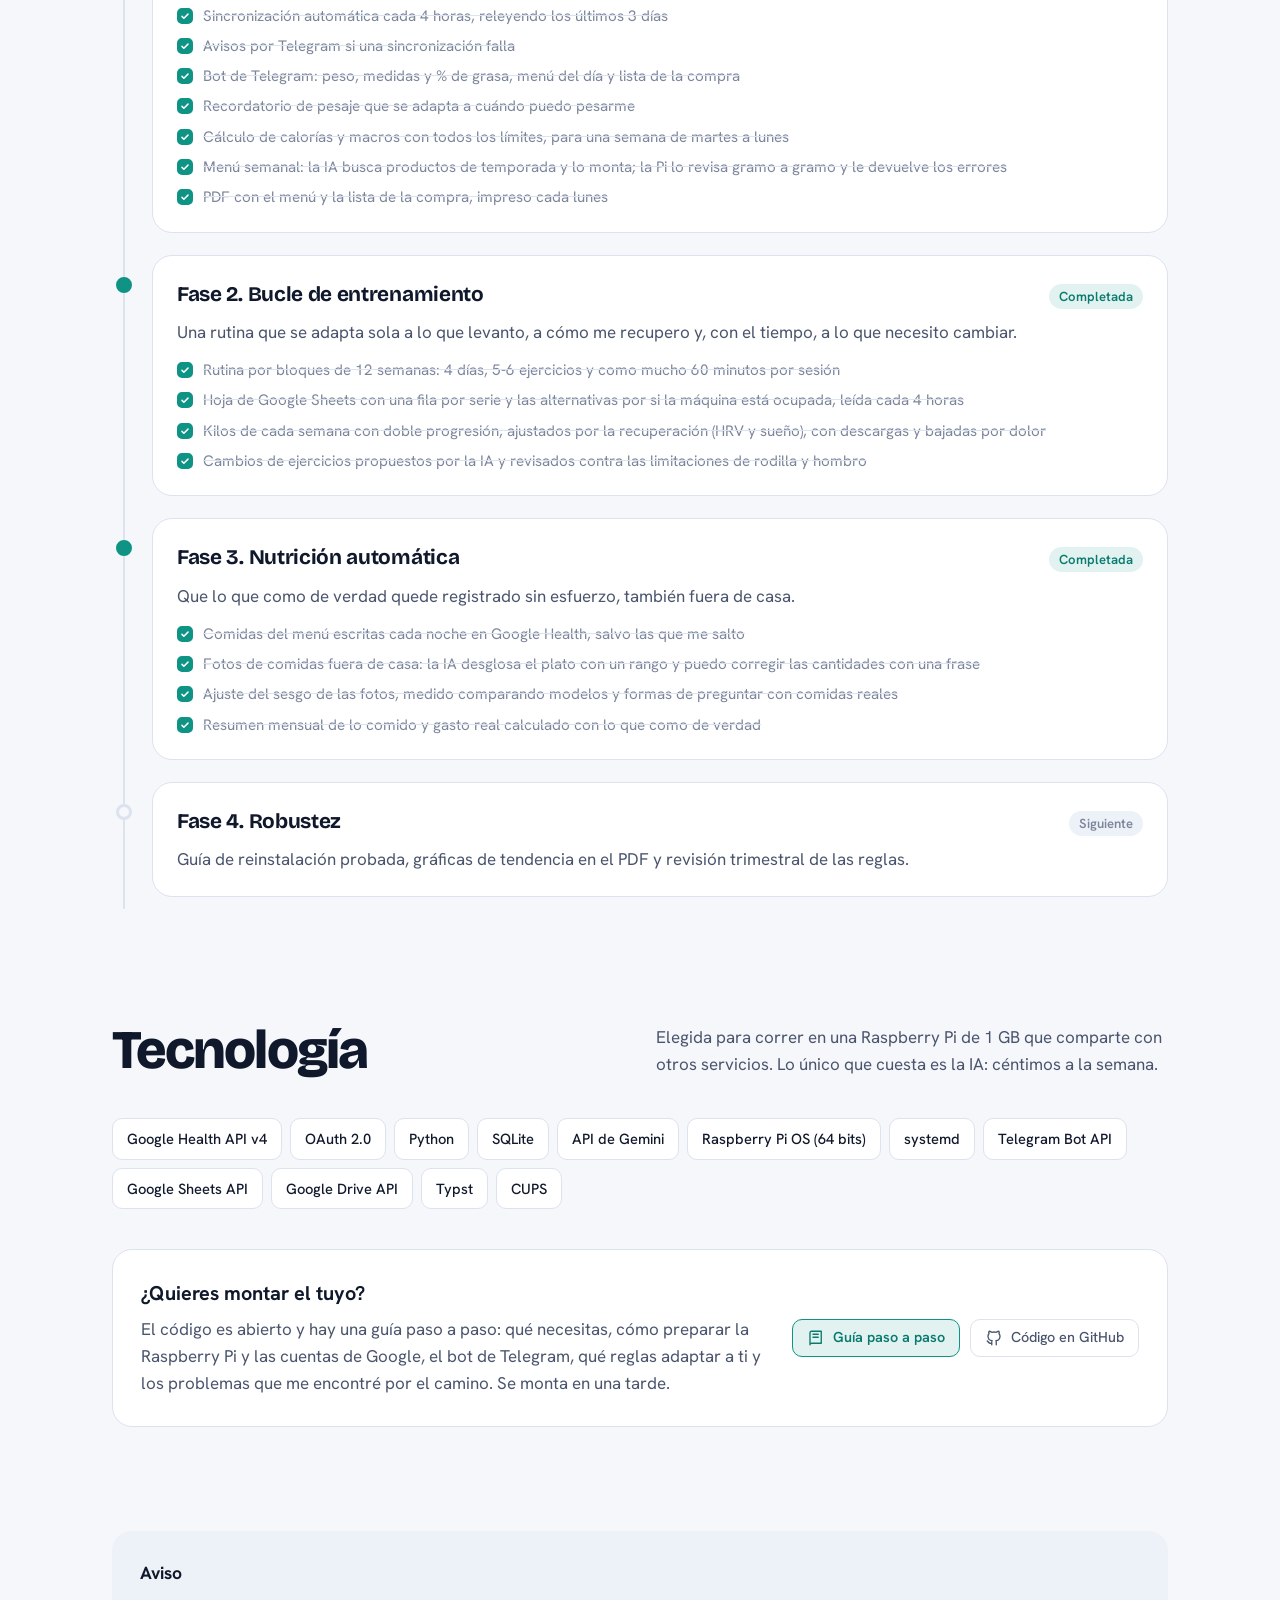
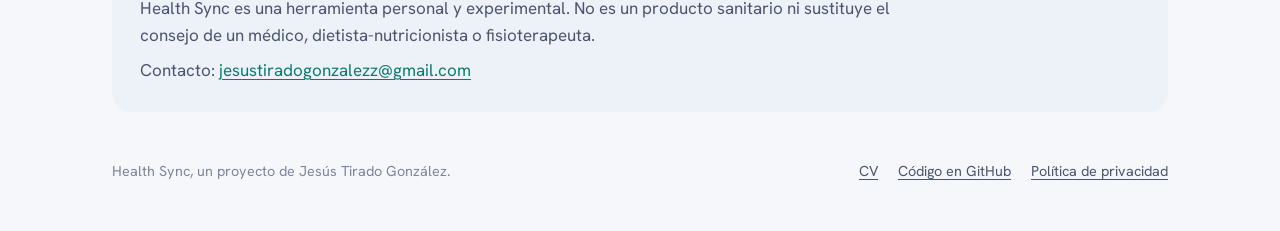
==== commit 13ee7efd: "Health Sync: enlace a la guía para montar el tuyo Tarjeta «¿Quieres montar el tuyo?» con la guía pas" ====
--- a/health-sync/index.html
+++ b/health-sync/index.html
@@ -37,6 +37,7 @@
       <li><a href="#seguridad">Seguridad</a></li>
       <li><a href="#datos">Datos</a></li>
       <li><a href="#hoja-de-ruta">Hoja de ruta</a></li>
+      <li><a href="#montalo">Móntalo</a></li>
     </ul>
     <div class="nav-tools">
       <a class="pill-btn" href="https://github.com/ChechuT10/health-sync" aria-label="Ver el código en GitHub">
@@ -330,12 +331,29 @@
     <div class="wrap">
       <div class="section-head reveal">
         <h2 class="big">Tecnología</h2>
-        <p class="section-intro">Elegida para correr en una Raspberry Pi de 1 GB que comparte con otros servicios, y sin ningún coste nuevo.</p>
+        <p class="section-intro">Elegida para correr en una Raspberry Pi de 1 GB que comparte con otros servicios. Lo único que cuesta es la IA: céntimos a la semana.</p>
       </div>
       <ul class="tags reveal">
         <li>Google Health API v4</li><li>OAuth 2.0</li><li>Python</li><li>SQLite</li><li>API de Gemini</li>
-        <li>Raspberry Pi OS (64 bits)</li><li>systemd</li><li>Telegram Bot API</li><li>Google Sheets API</li><li>Typst</li><li>CUPS</li>
+        <li>Raspberry Pi OS (64 bits)</li><li>systemd</li><li>Telegram Bot API</li><li>Google Sheets API</li><li>Google Drive API</li><li>Typst</li><li>CUPS</li>
       </ul>
+
+      <div class="card replica reveal" id="montalo">
+        <div>
+          <h3>¿Quieres montar el tuyo?</h3>
+          <p>El código es abierto y hay una guía paso a paso: qué necesitas, cómo preparar la Raspberry Pi y las cuentas de Google, el bot de Telegram, qué reglas adaptar a ti y los problemas que me encontré por el camino. Se monta en una tarde.</p>
+        </div>
+        <div class="replica-links">
+          <a class="pill-btn primary" href="https://github.com/ChechuT10/health-sync/blob/main/docs/guia.md">
+            <svg viewBox="0 0 24 24" aria-hidden="true"><path d="M4 19.5V5a2 2 0 0 1 2-2h13v16H6a2 2 0 0 0-2 2zM8 7h7M8 11h7"/></svg>
+            <span>Guía paso a paso</span>
+          </a>
+          <a class="pill-btn" href="https://github.com/ChechuT10/health-sync">
+            <svg viewBox="0 0 24 24" aria-hidden="true"><path d="M9 19c-4.3 1.4-4.3-2.5-6-3m12 5v-3.5c0-1 .1-1.4-.5-2 2.8-.3 5.5-1.4 5.5-6a4.6 4.6 0 0 0-1.3-3.2 4.2 4.2 0 0 0-.1-3.2s-1.1-.3-3.5 1.3a12.3 12.3 0 0 0-6.2 0C6.5 2.8 5.4 3.1 5.4 3.1a4.2 4.2 0 0 0-.1 3.2A4.6 4.6 0 0 0 4 9.5c0 4.6 2.7 5.7 5.5 6-.6.6-.6 1.2-.5 2V21"/></svg>
+            <span>Código en GitHub</span>
+          </a>
+        </div>
+      </div>
 
       <aside class="disclaimer reveal">
         <h2>Aviso</h2>
--- a/css/health-sync.css
+++ b/css/health-sync.css
@@ -245,6 +245,12 @@
 /* Stack y cierre */
 .tags { display: flex; flex-wrap: wrap; gap: 8px; margin: 0; padding: 0; list-style: none; }
 .tags li { padding: 8px 14px; border-radius: 10px; border: 1px solid var(--rule); background: var(--surface); font-size: .92rem; font-weight: 500; }
+.replica { margin-top: 40px; padding: 28px; display: flex; align-items: center; justify-content: space-between; gap: 24px; flex-wrap: wrap; }
+.replica h3 { margin: 0 0 6px; }
+.replica p { margin: 0; max-width: 62ch; color: var(--ink-2); }
+.replica-links { display: flex; gap: 10px; flex-wrap: wrap; }
+.pill-btn.primary { background: var(--health-soft); border-color: var(--health); color: var(--health-ink); font-weight: 600; }
+.pill-btn.primary:hover { color: var(--health-ink); border-color: var(--health-ink); }
 .disclaimer { margin: 104px 0 0; padding: 28px; border-radius: 20px; background: var(--surface-2); color: var(--ink-2); }
 .disclaimer h2 { margin: 0 0 8px; font-size: 1.1rem; color: var(--ink); }
 .disclaimer p { margin: 0; max-width: 80ch; }
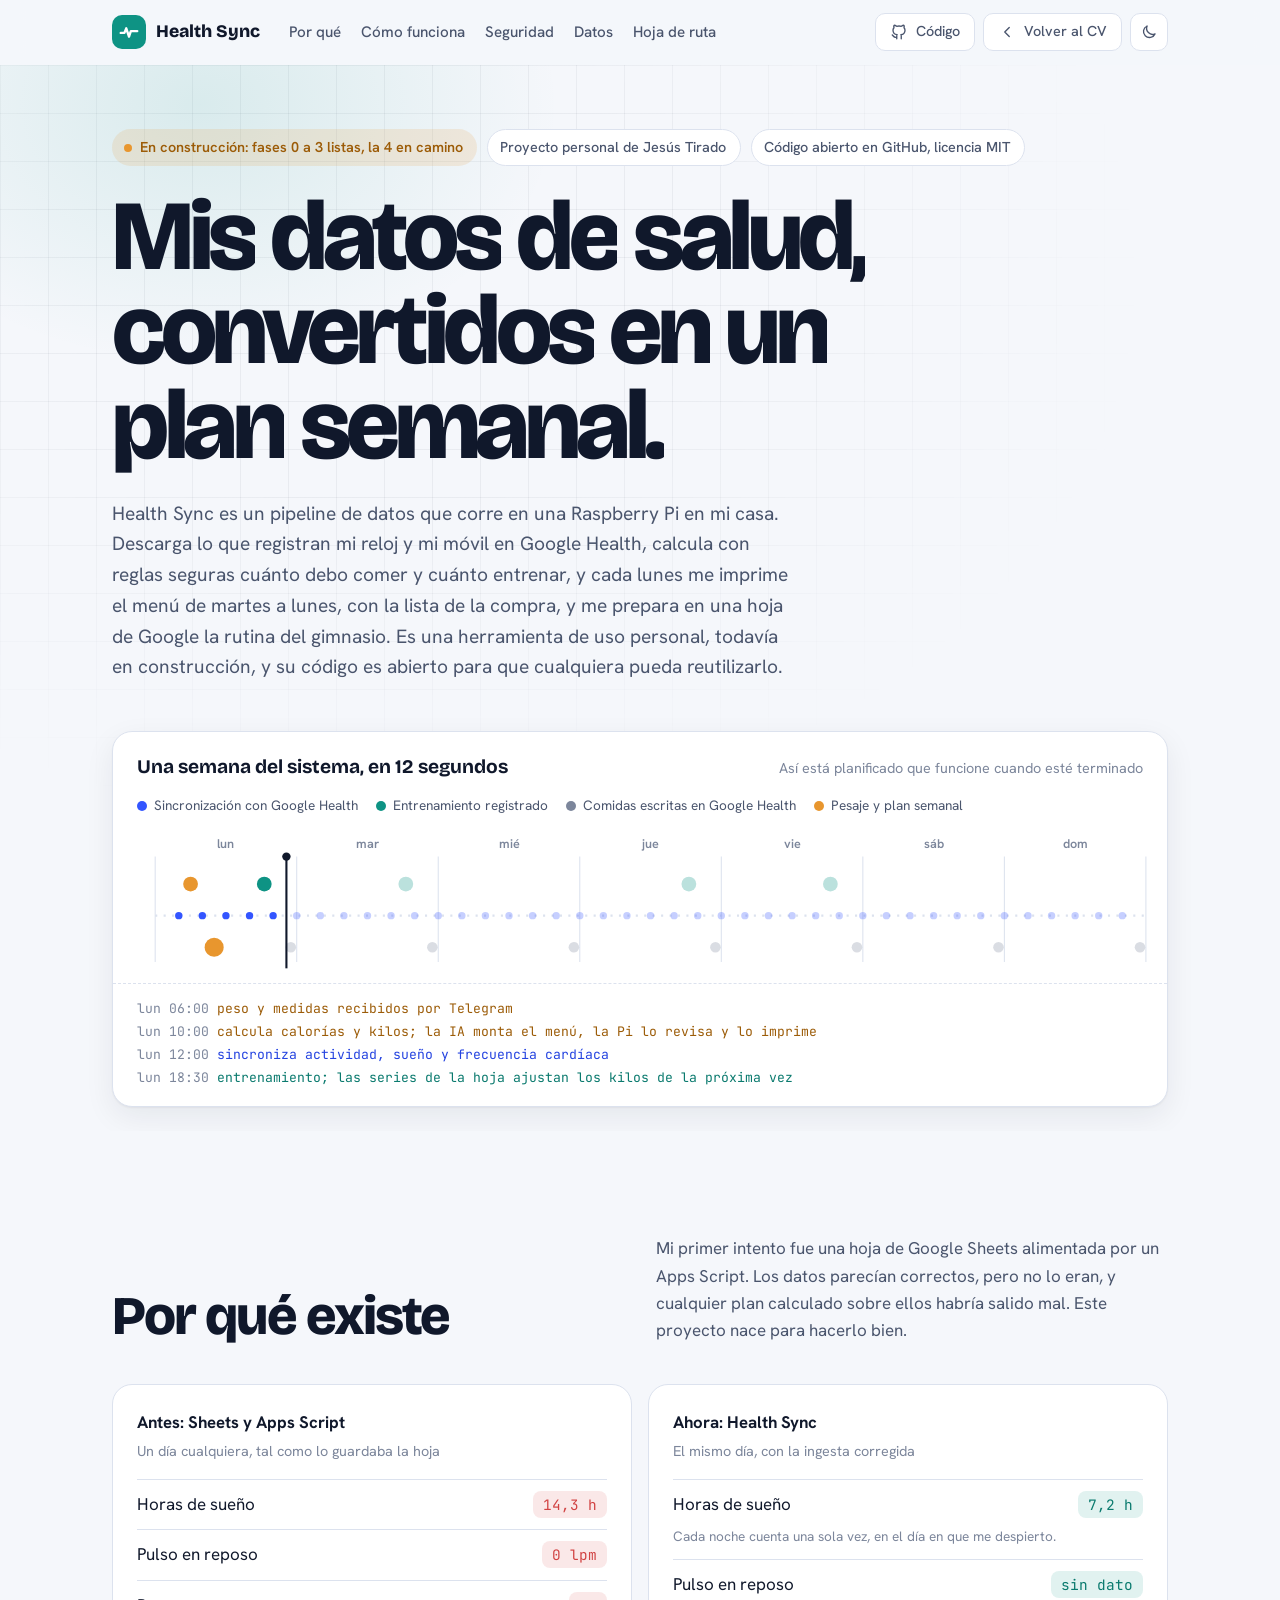
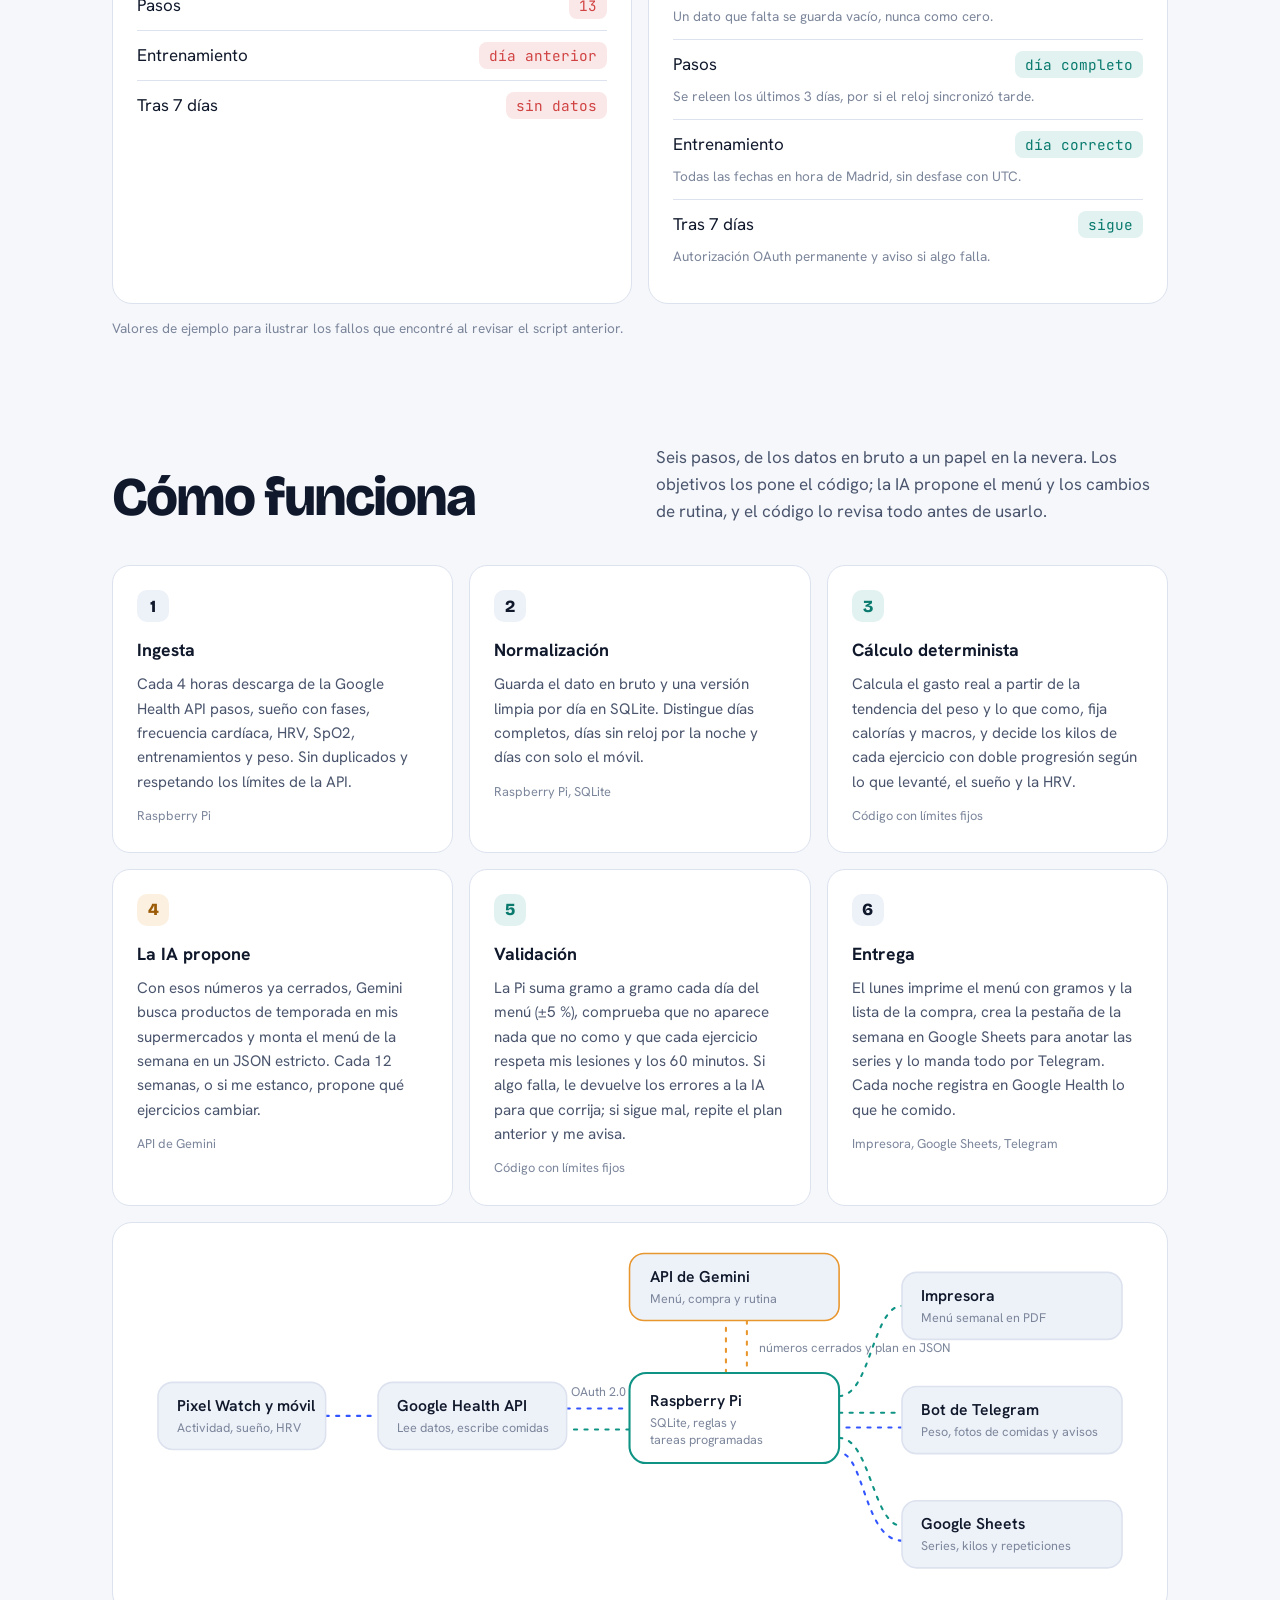
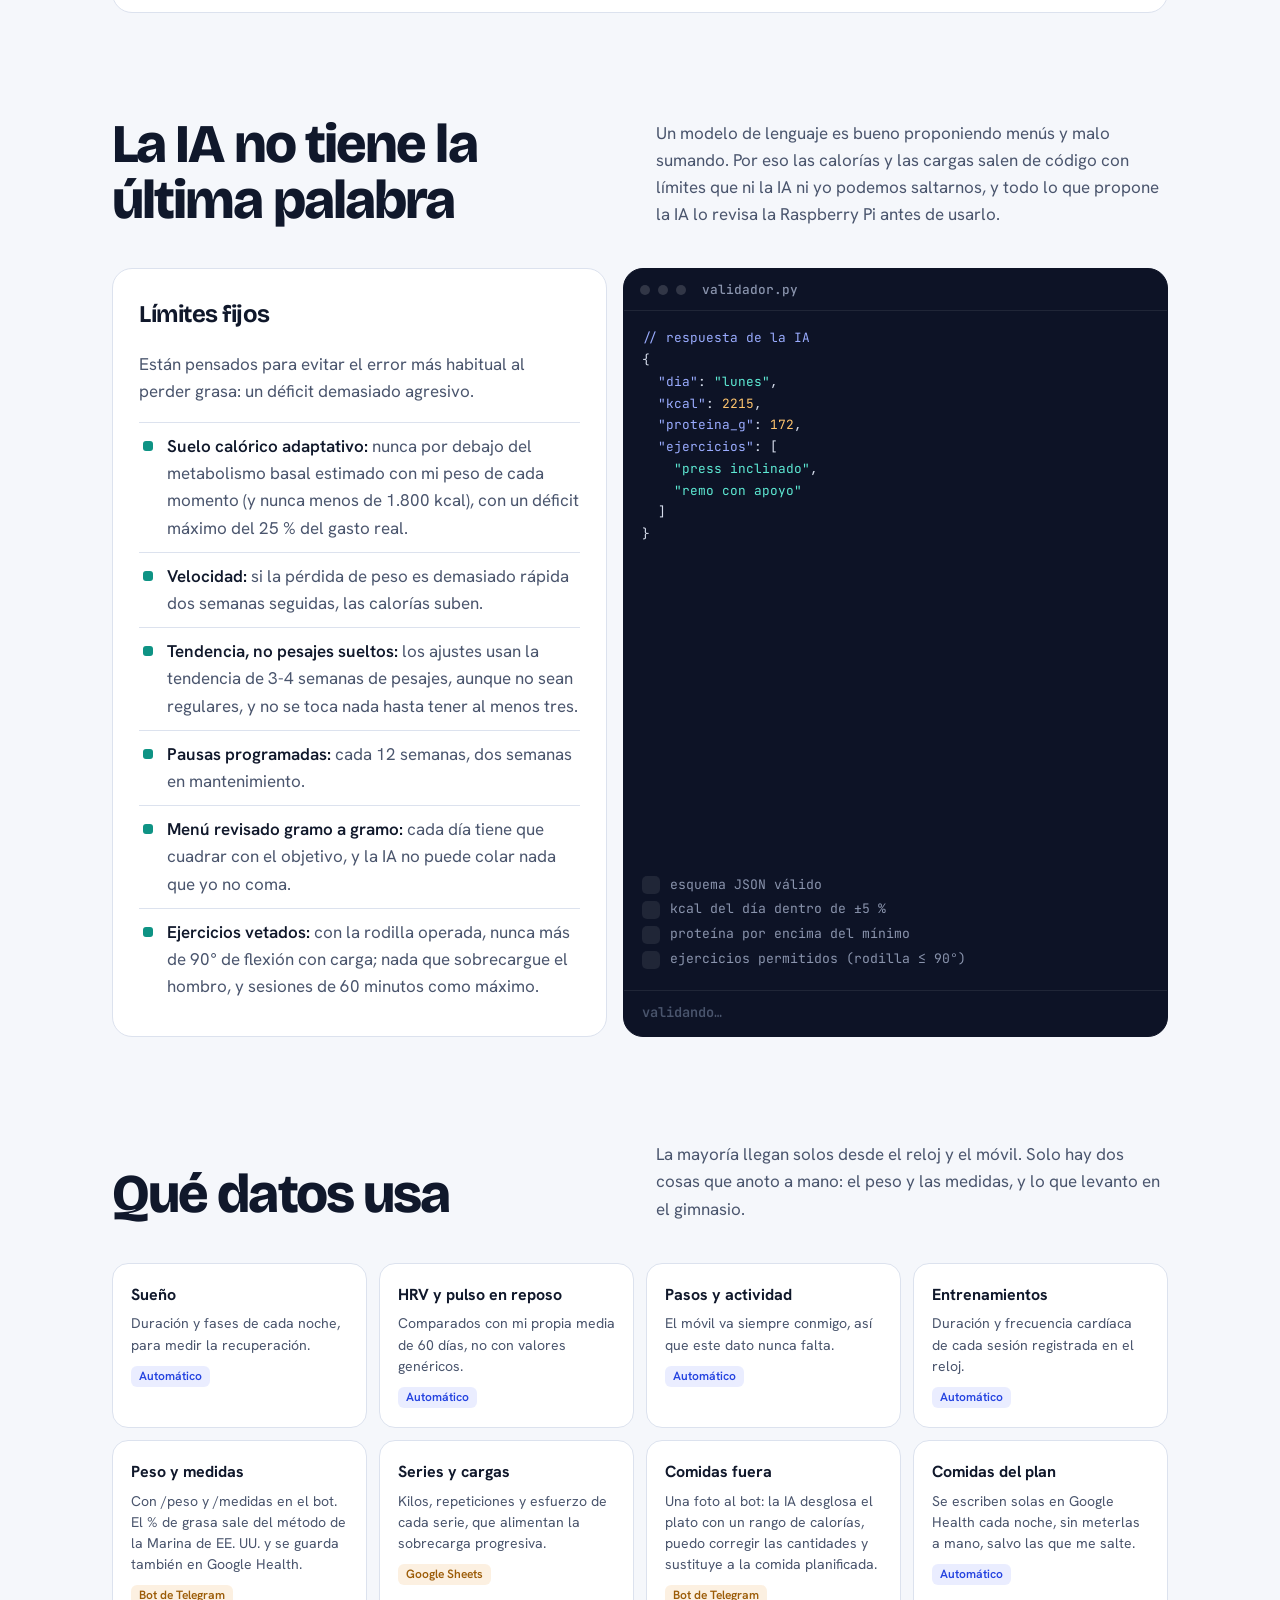
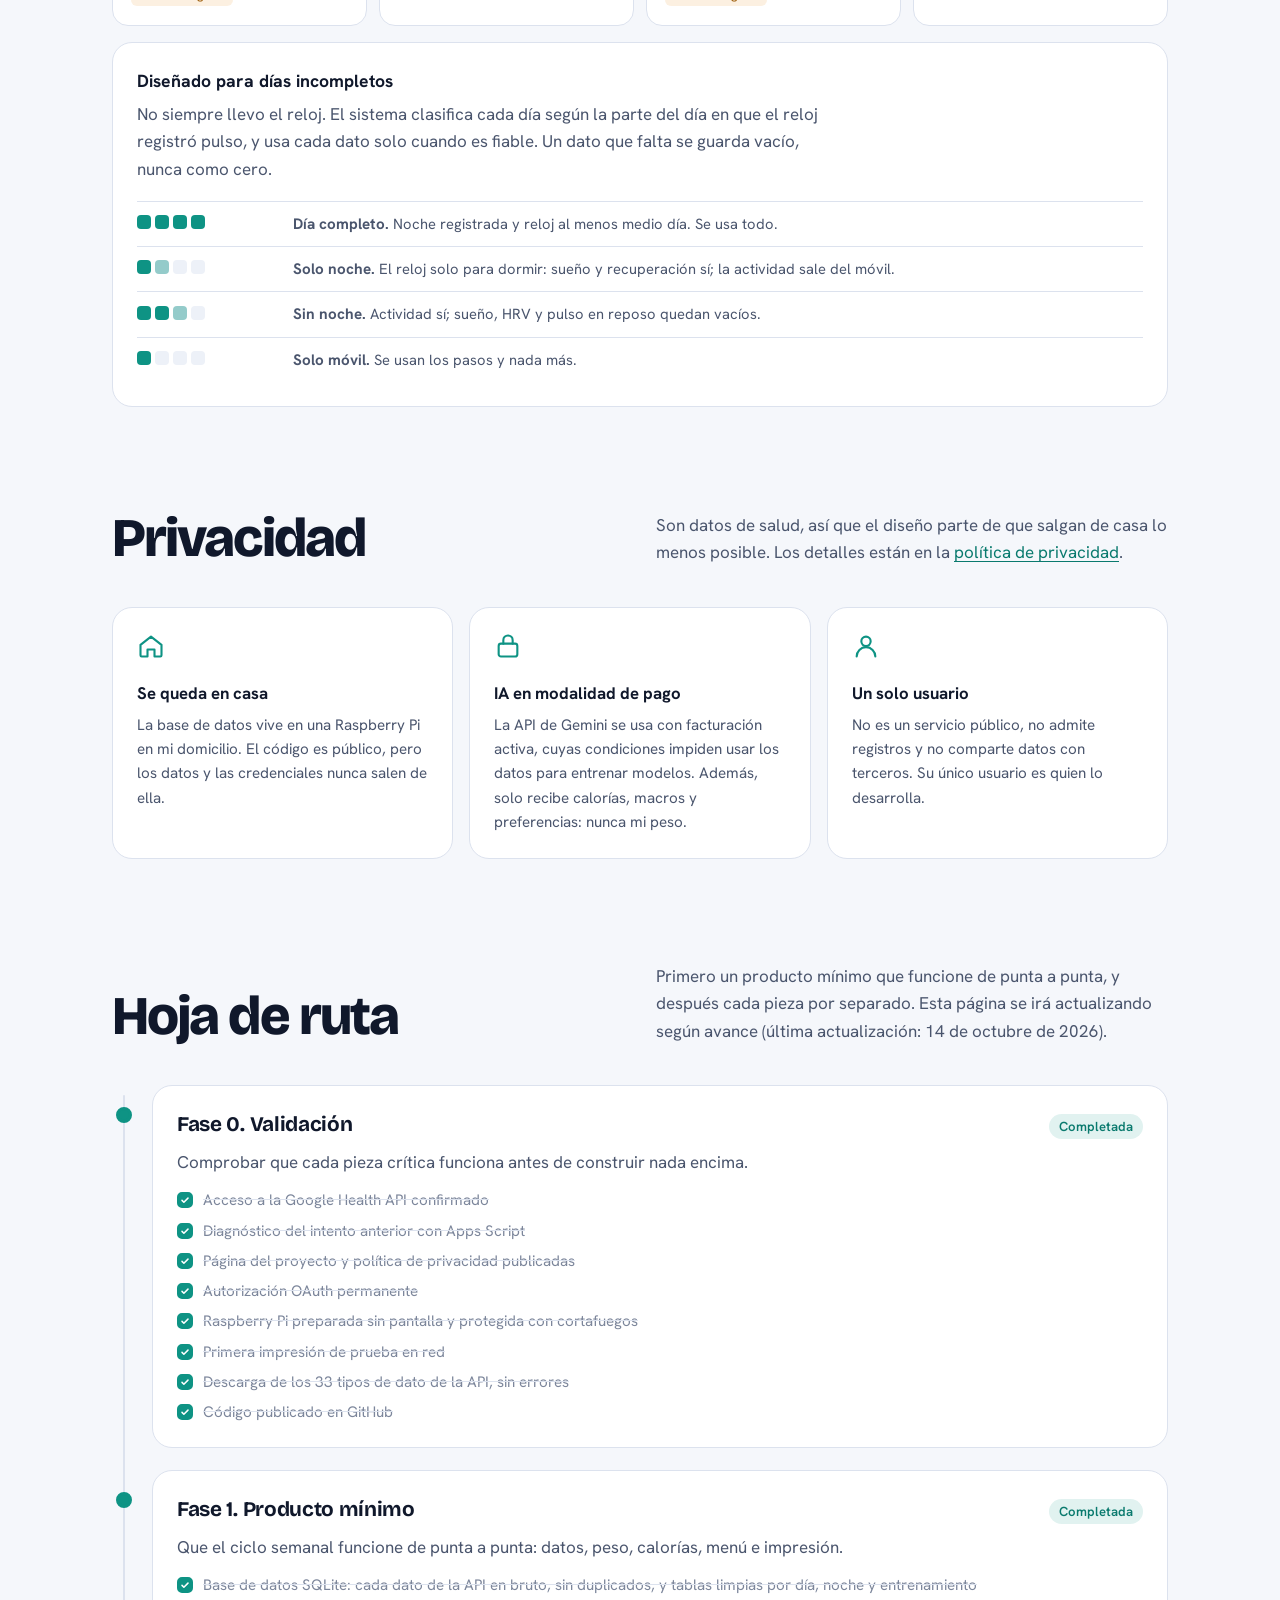
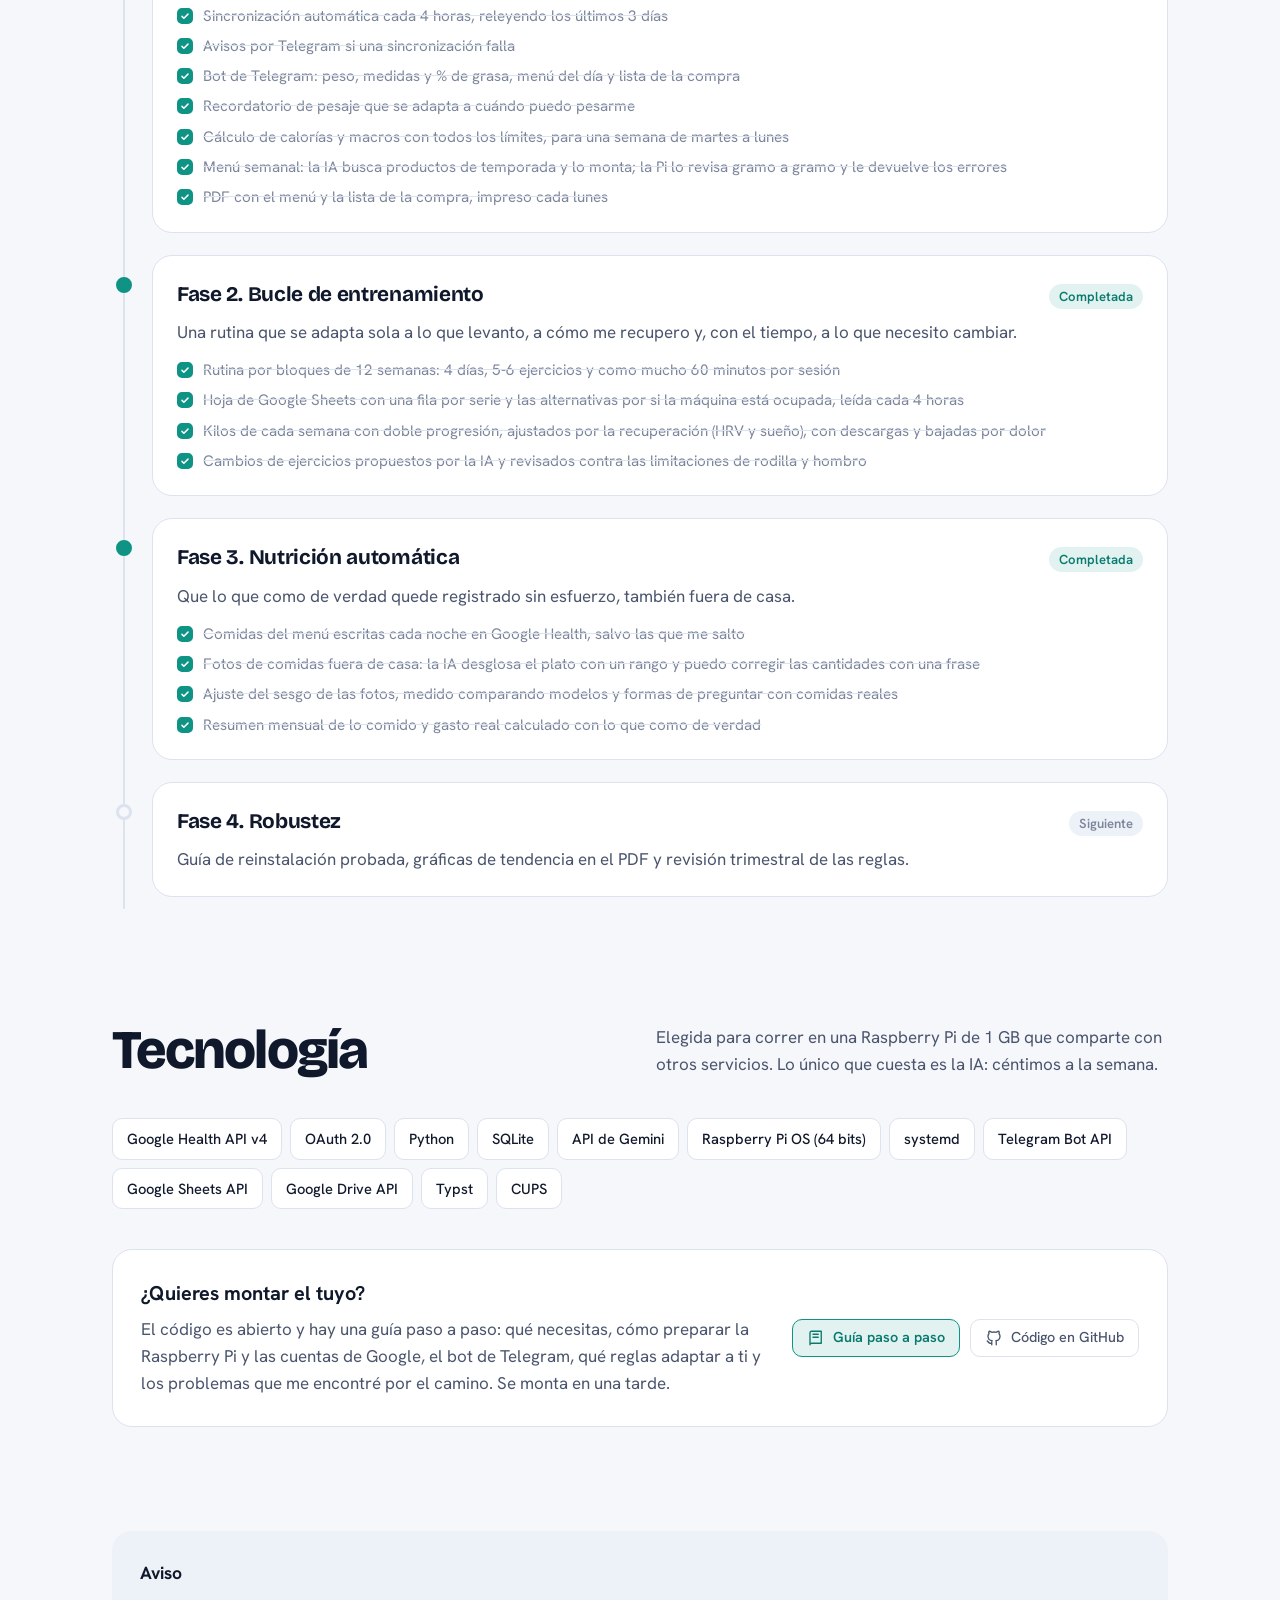
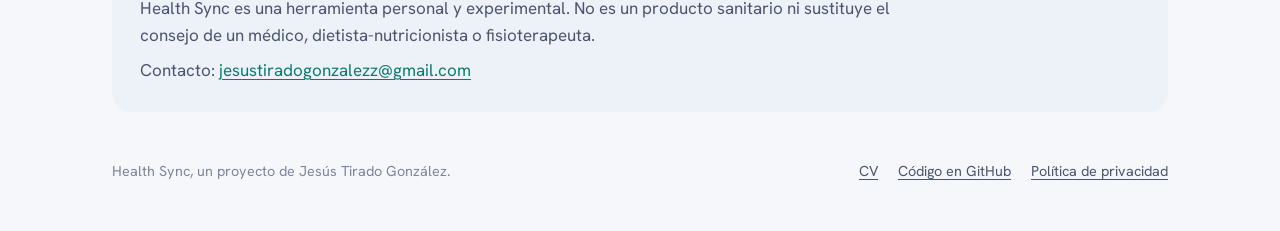
==== commit 00c56c73: "Health Sync: quitar «Móntalo» de la barra (la tarjeta sigue al final)" ====
--- a/health-sync/index.html
+++ b/health-sync/index.html
@@ -37,7 +37,6 @@
       <li><a href="#seguridad">Seguridad</a></li>
       <li><a href="#datos">Datos</a></li>
       <li><a href="#hoja-de-ruta">Hoja de ruta</a></li>
-      <li><a href="#montalo">Móntalo</a></li>
     </ul>
     <div class="nav-tools">
       <a class="pill-btn" href="https://github.com/ChechuT10/health-sync" aria-label="Ver el código en GitHub">
--- a/css/health-sync.css
+++ b/css/health-sync.css
@@ -52,15 +52,15 @@
 /* Nav */
 .nav { position: sticky; top: 0; z-index: 40; background: color-mix(in srgb, var(--bg) 82%, transparent); backdrop-filter: saturate(160%) blur(12px); -webkit-backdrop-filter: saturate(160%) blur(12px); border-bottom: 1px solid transparent; transition: border-color .3s; }
 .nav.scrolled { border-bottom-color: var(--rule); }
-.nav-inner { display: flex; align-items: center; gap: 16px; height: 64px; }
-.brand { display: flex; align-items: center; gap: 10px; font-family: var(--display); font-weight: 800; font-size: 1.1rem; color: var(--ink); text-decoration: none; }
+.nav-inner { display: flex; align-items: center; gap: 12px; height: 64px; }
+.brand { display: flex; align-items: center; gap: 10px; white-space: nowrap; flex-shrink: 0; font-family: var(--display); font-weight: 800; font-size: 1.1rem; color: var(--ink); text-decoration: none; }
 .brand-mark { display: grid; place-items: center; width: 34px; height: 34px; border-radius: 10px; background: var(--health); }
 .brand-mark svg { width: 22px; height: 22px; fill: none; stroke: #fff; stroke-width: 2.6; stroke-linecap: round; stroke-linejoin: round; }
-.nav-links { display: flex; gap: 4px; margin: 0 auto 0 16px; padding: 0; list-style: none; }
-.nav-links a { display: block; padding: 6px 12px; border-radius: 8px; color: var(--ink-2); text-decoration: none; font-weight: 500; font-size: .95rem; }
+.nav-links { display: flex; gap: 2px; margin: 0 auto 0 8px; padding: 0; list-style: none; }
+.nav-links a { display: block; padding: 6px 9px; white-space: nowrap; border-radius: 8px; color: var(--ink-2); text-decoration: none; font-weight: 500; font-size: .95rem; }
 .nav-links a:hover, .nav-links a.active { color: var(--ink); background: var(--surface-2); }
-.nav-tools { display: flex; gap: 8px; margin-left: auto; }
-.pill-btn, .icon-btn { display: inline-flex; align-items: center; gap: 8px; height: 38px; padding: 0 14px; border-radius: 10px; border: 1px solid var(--rule); background: var(--surface); color: var(--ink-2); font-size: .9rem; font-weight: 500; text-decoration: none; cursor: pointer; }
+.nav-tools { display: flex; gap: 8px; margin-left: auto; flex-shrink: 0; }
+.pill-btn, .icon-btn { white-space: nowrap; display: inline-flex; align-items: center; gap: 8px; height: 38px; padding: 0 14px; border-radius: 10px; border: 1px solid var(--rule); background: var(--surface); color: var(--ink-2); font-size: .9rem; font-weight: 500; text-decoration: none; cursor: pointer; }
 .icon-btn { width: 38px; padding: 0; justify-content: center; }
 .pill-btn:hover, .icon-btn:hover { color: var(--ink); border-color: var(--ink-3); }
 .pill-btn svg, .icon-btn svg { width: 18px; height: 18px; fill: none; stroke: currentColor; stroke-width: 1.8; stroke-linecap: round; stroke-linejoin: round; }
@@ -260,6 +260,10 @@
 footer nav { display: flex; gap: 20px; flex-wrap: wrap; }
 footer a { color: var(--ink-2); }
 
+/* Entre el móvil y el ancho completo, los botones de la barra solo con icono para que quepan los enlaces */
+@media screen and (max-width: 1100px) {
+  .nav-tools .pill-btn .label { display: none; }
+}
 @media screen and (max-width: 900px) {
   .nav-links { display: none; }
   .section-head, .fix, .guard { grid-template-columns: 1fr; }
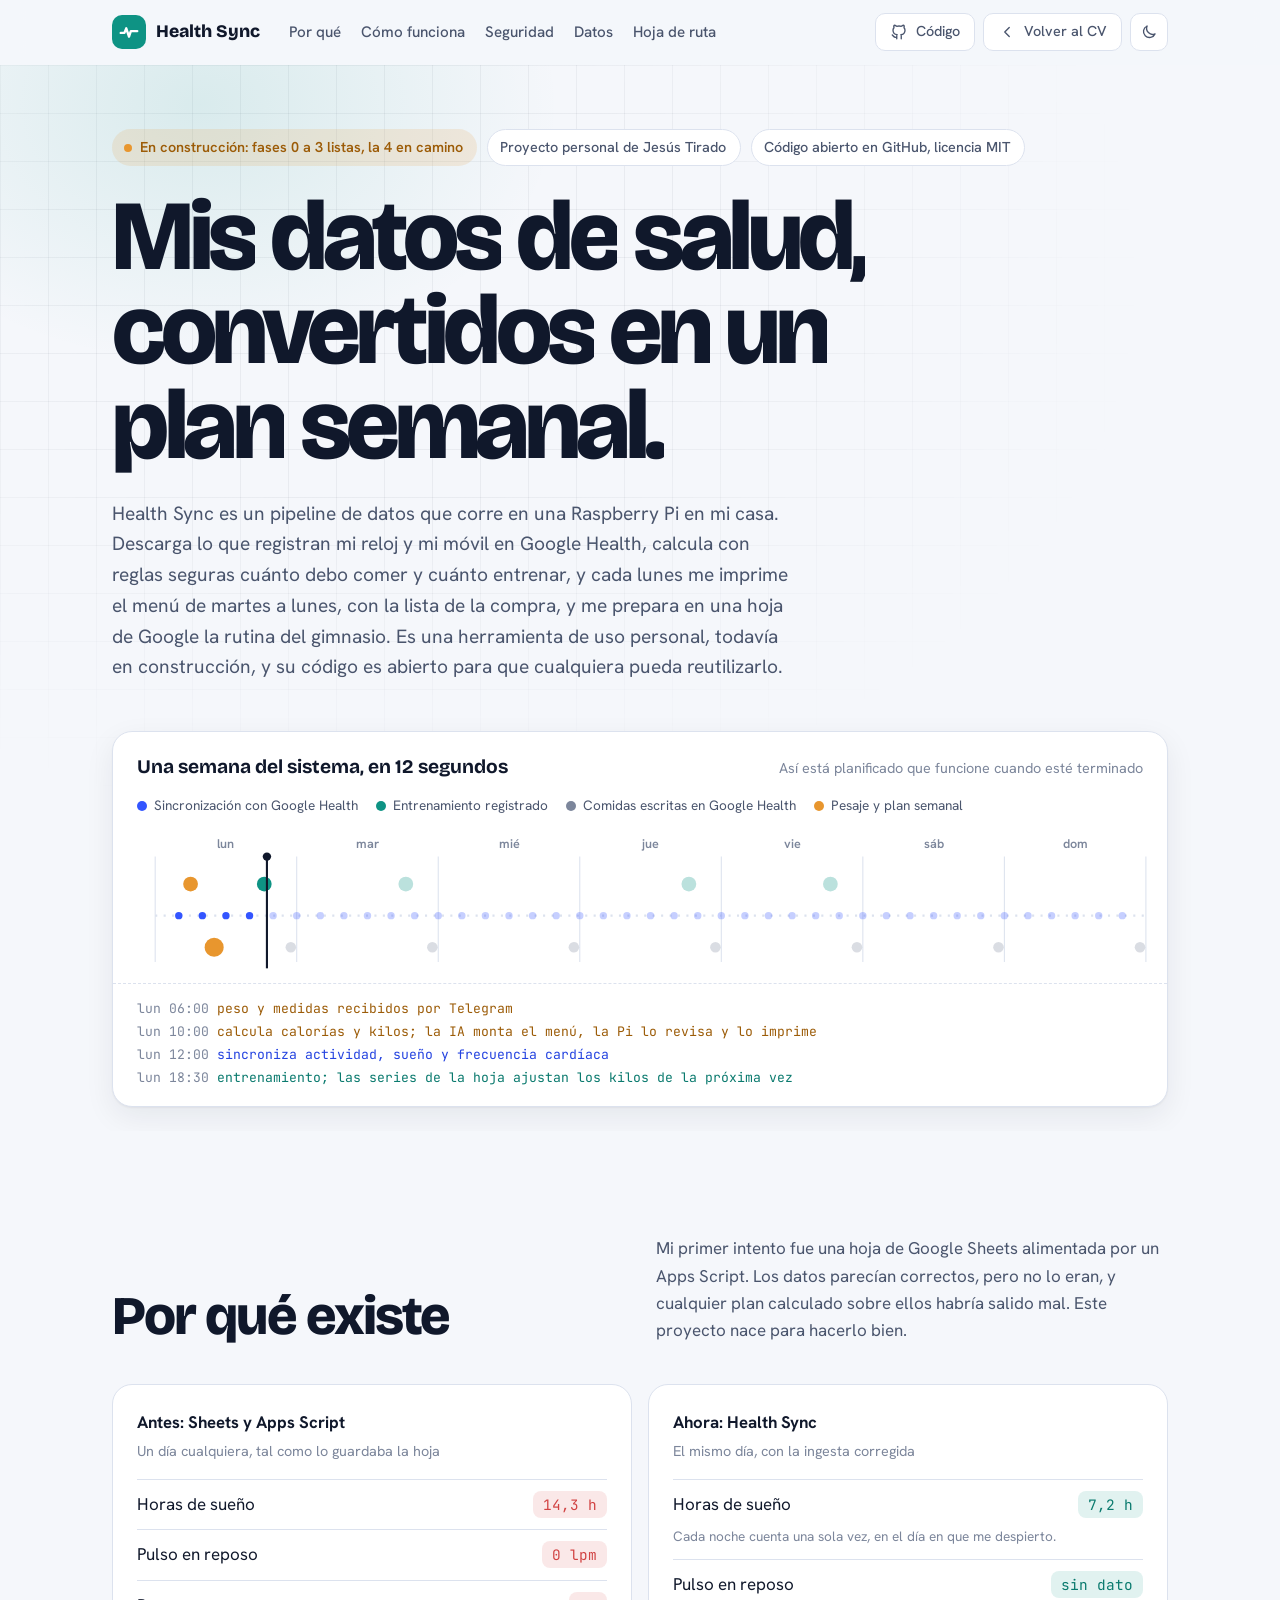
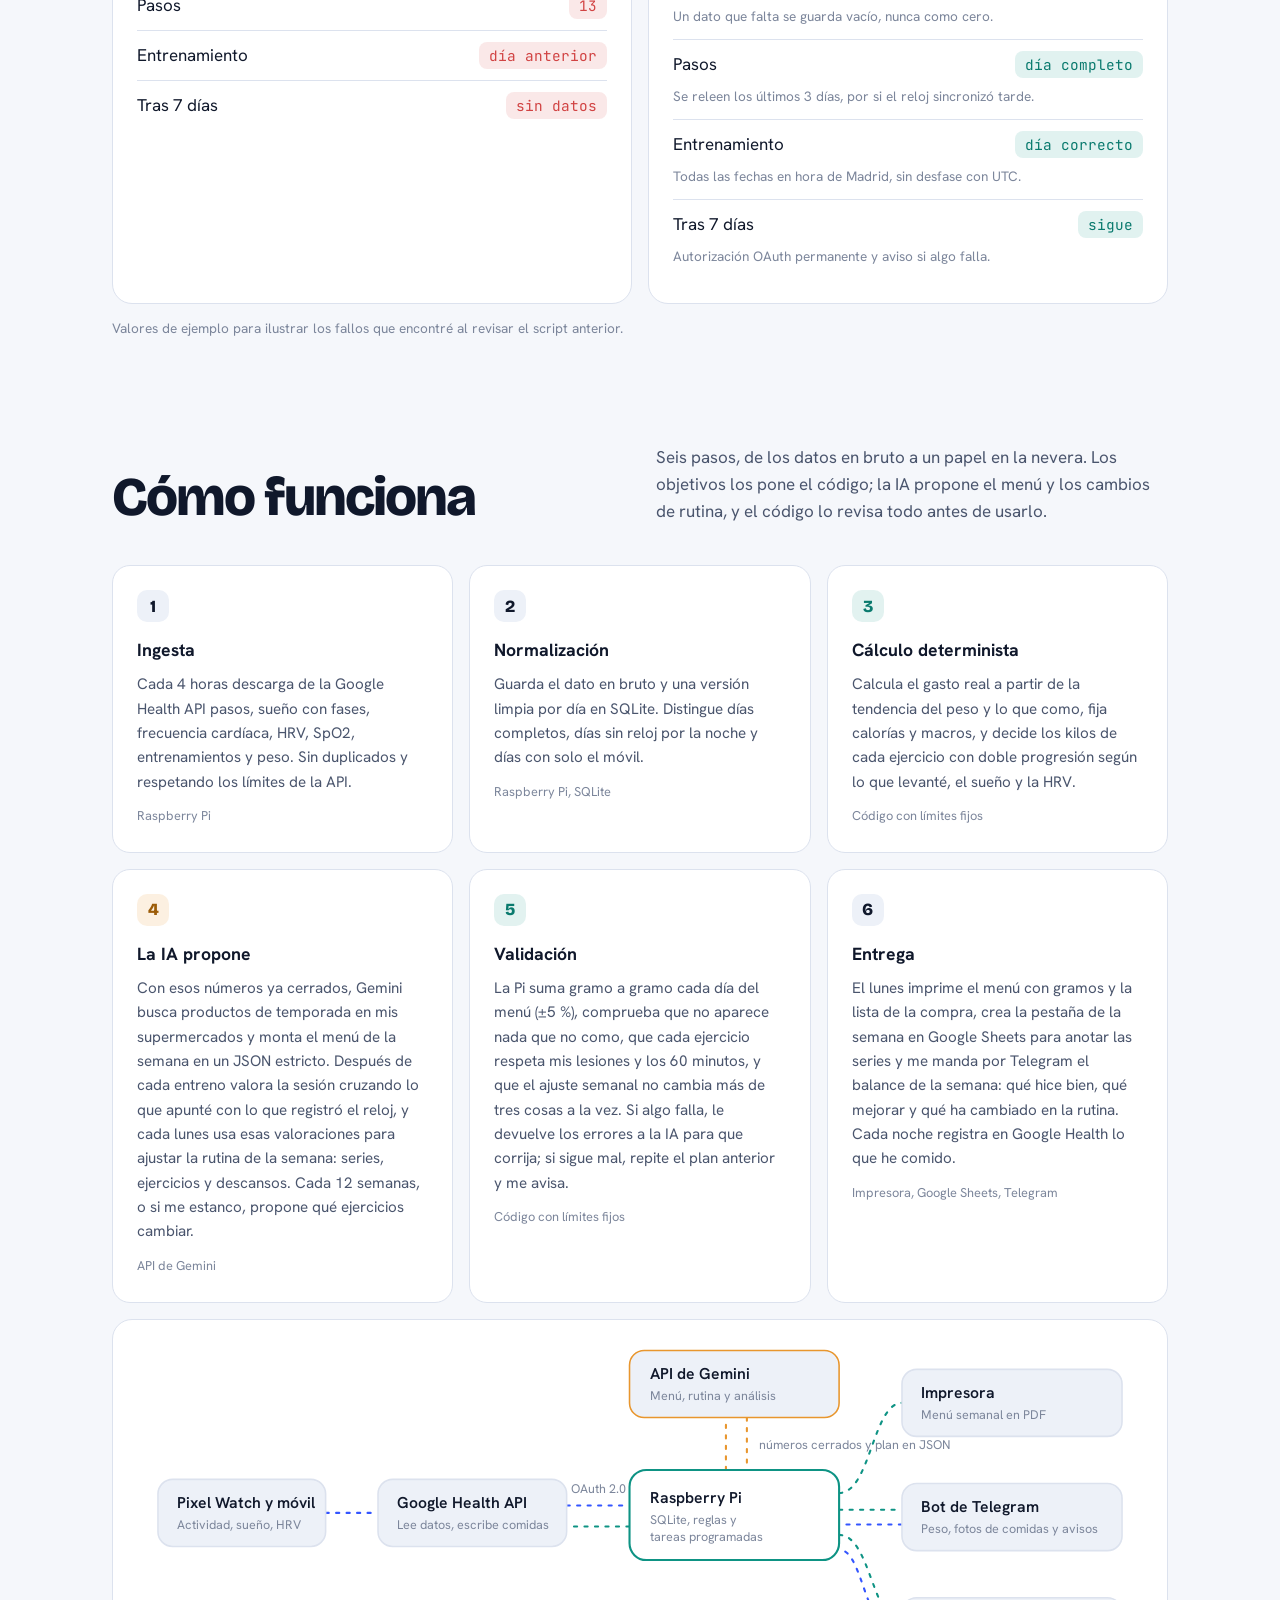
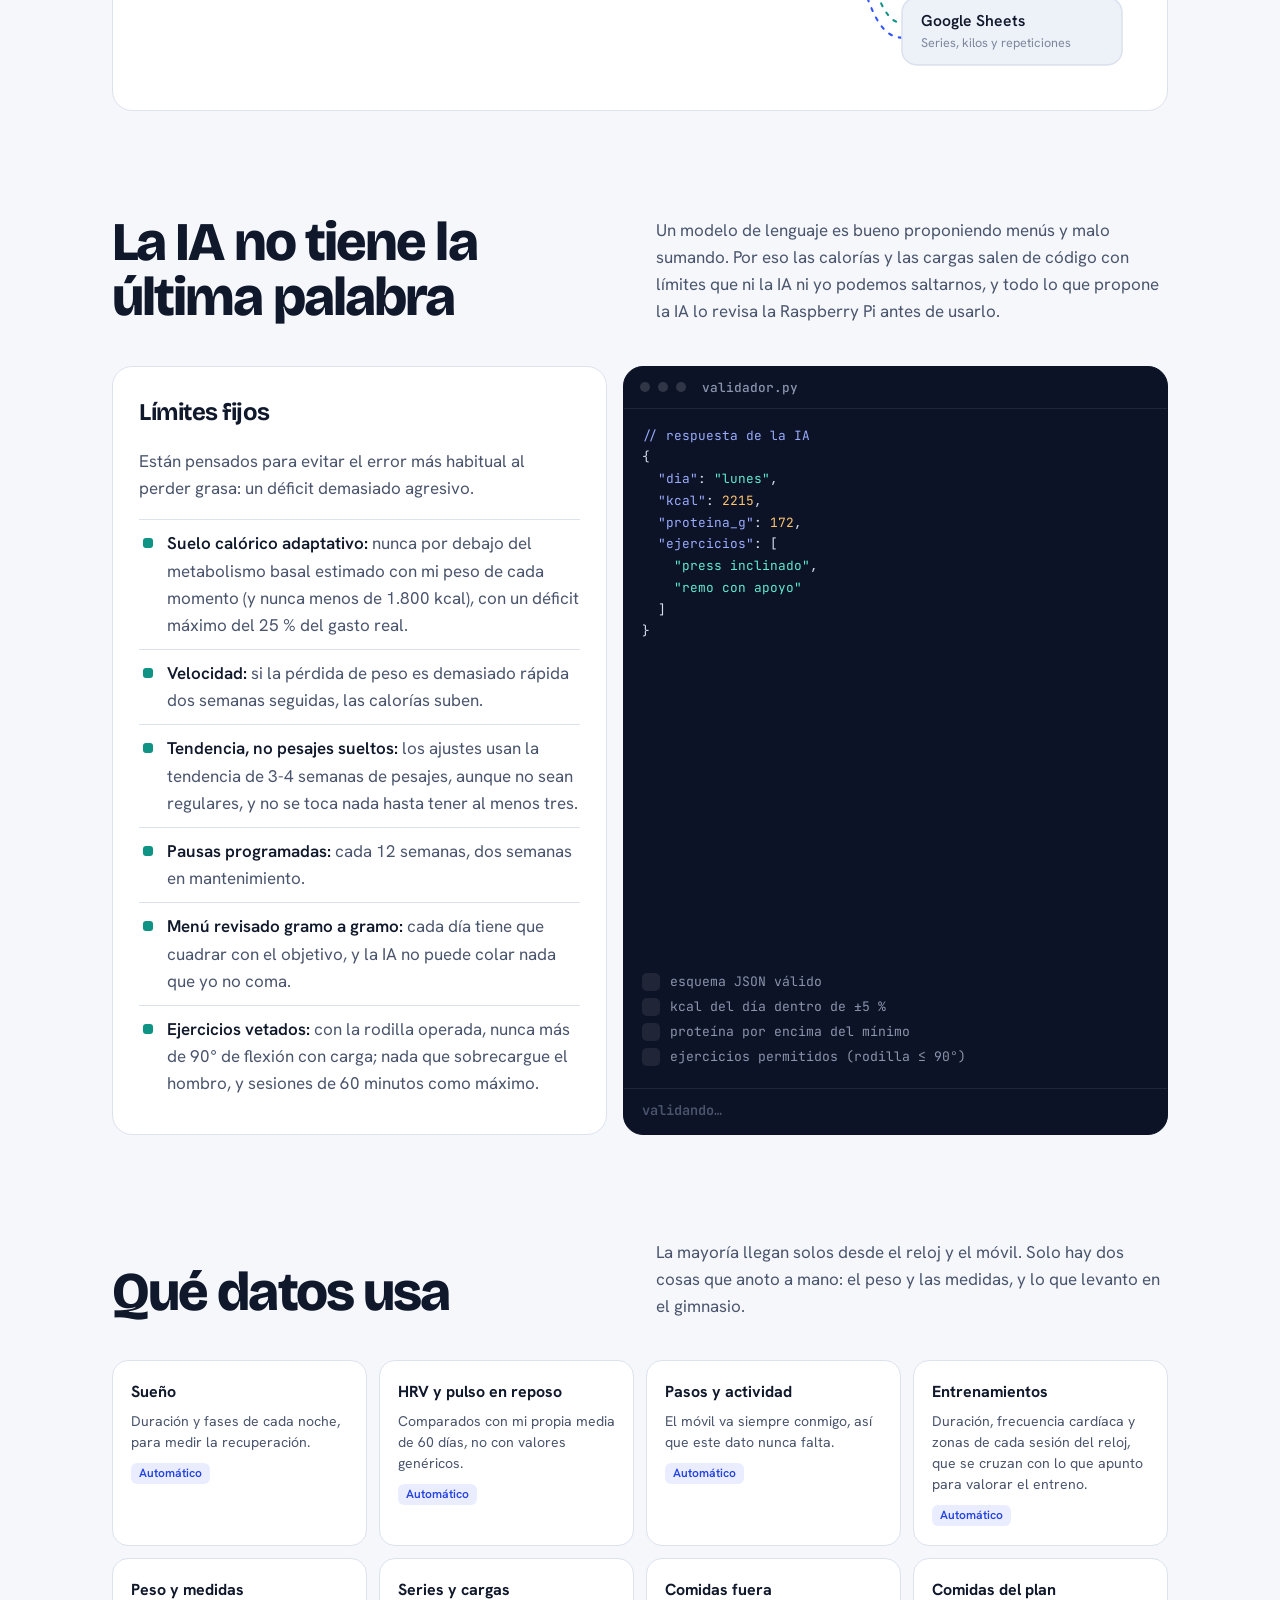
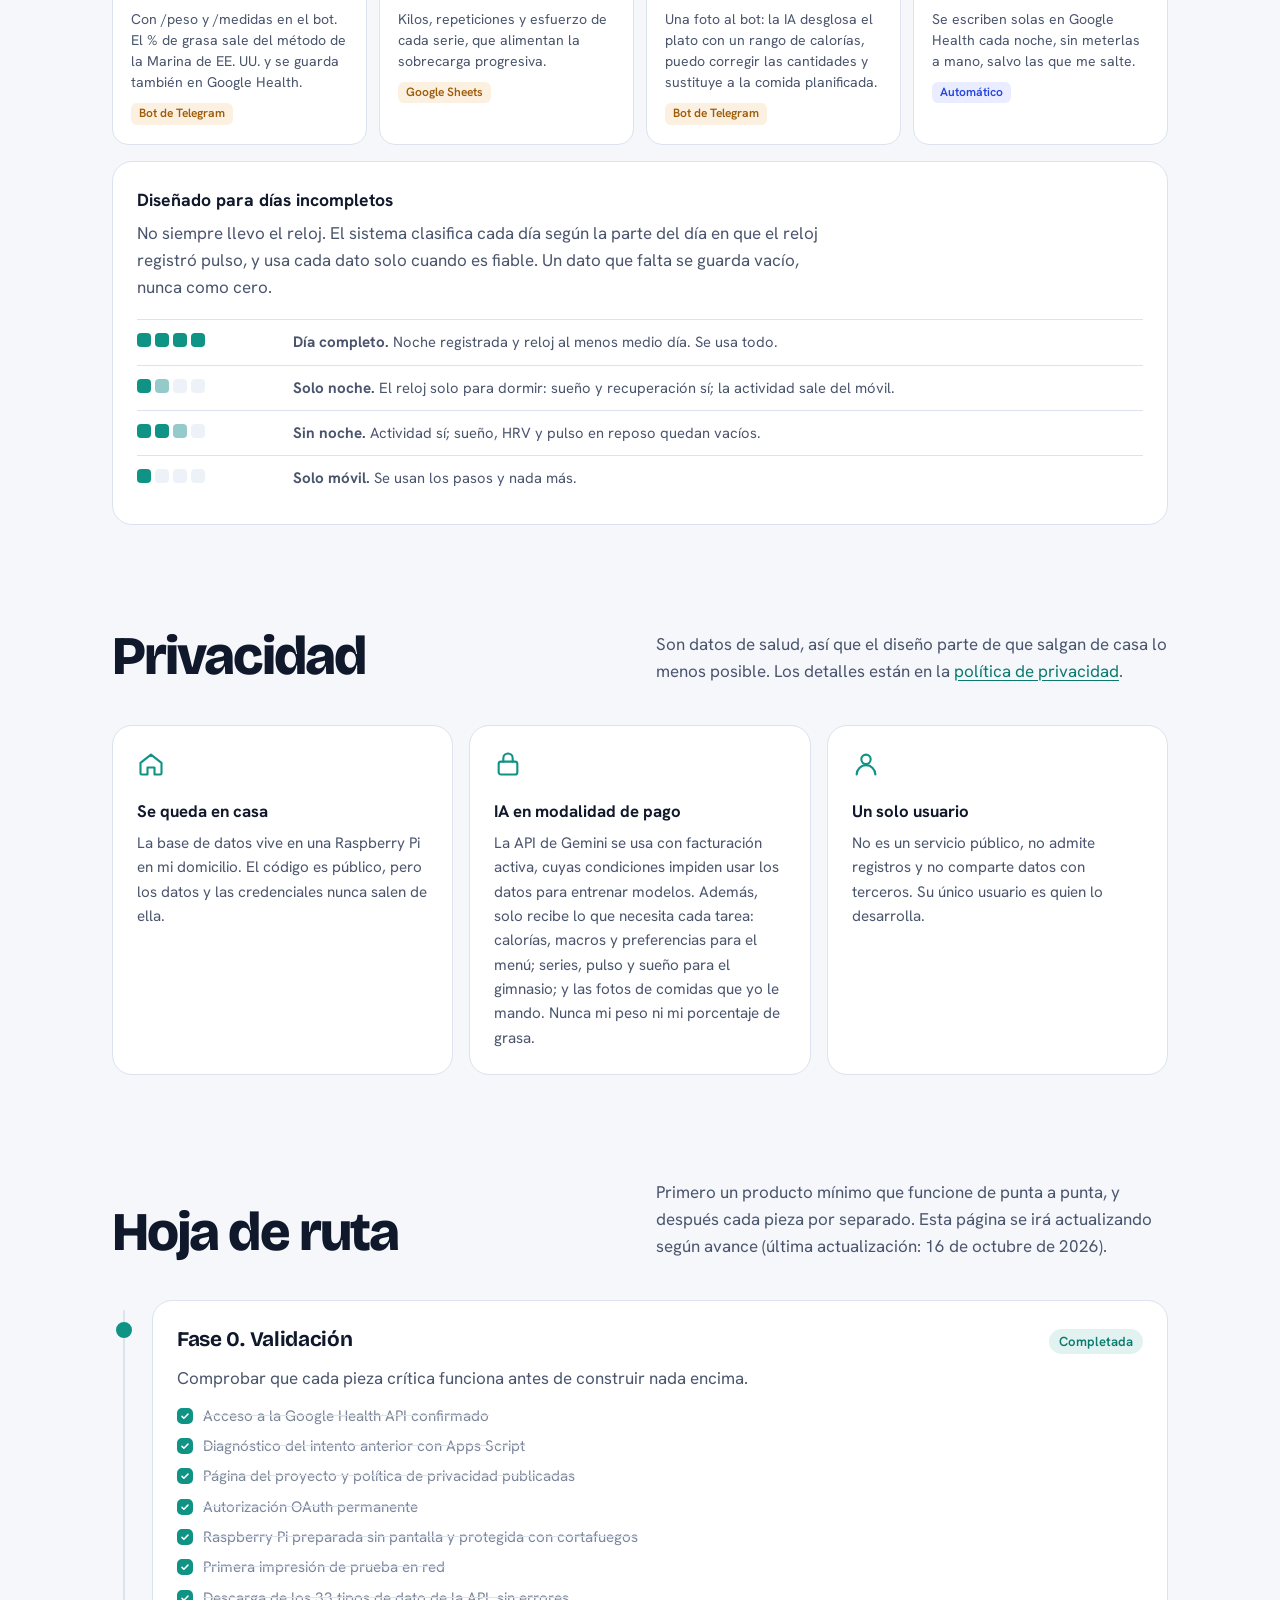
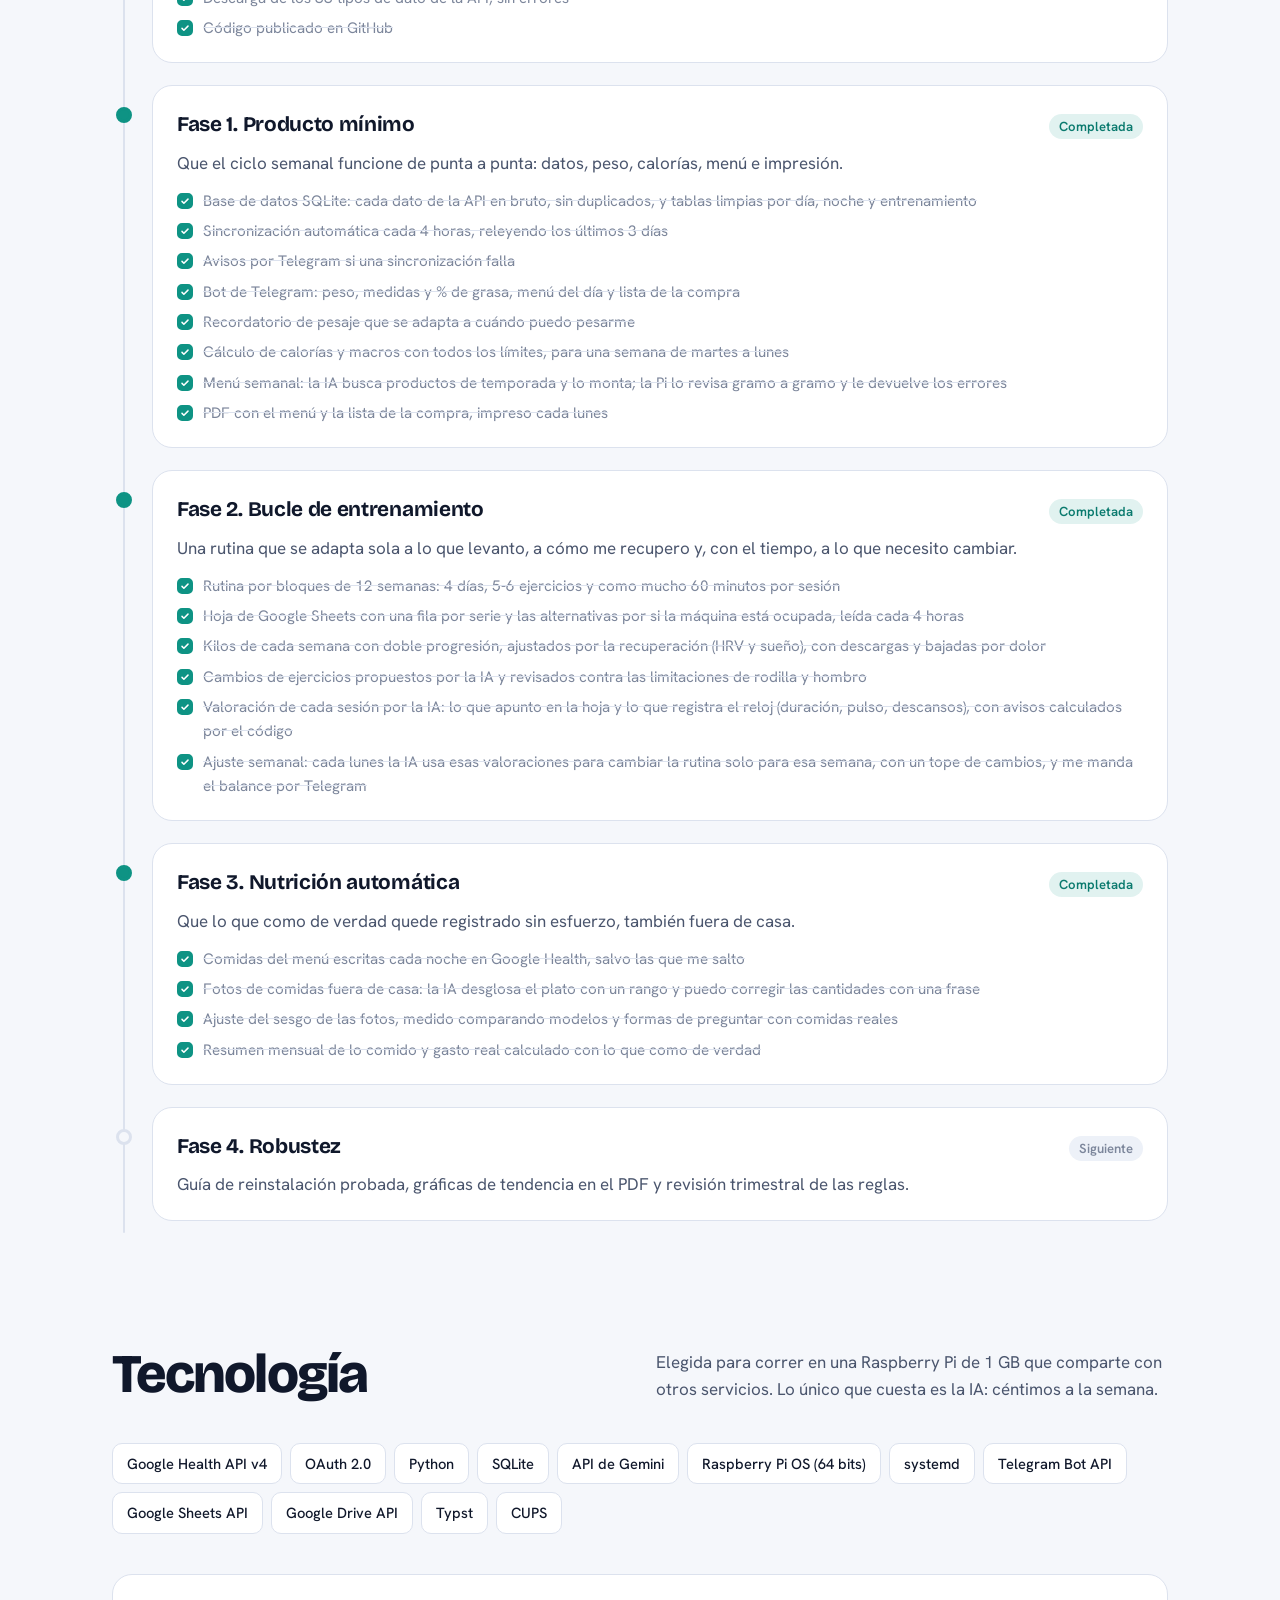
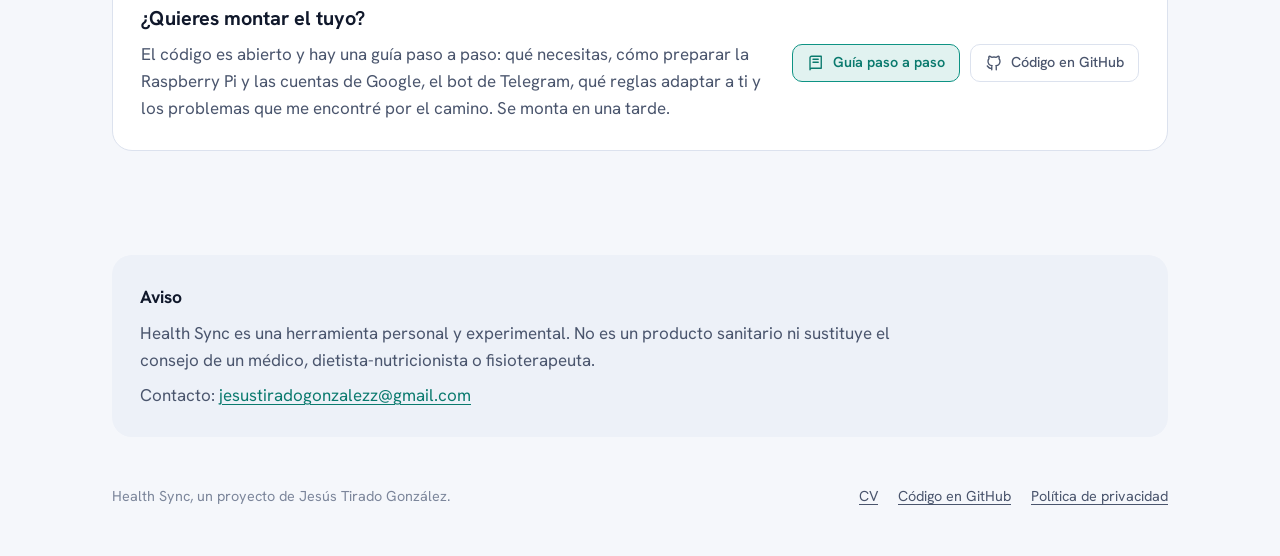
==== commit 339b6534: "Health Sync: análisis de cada entreno y ajuste semanal; privacidad al día - Pipeline, datos y hoja d" ====
--- a/health-sync/index.html
+++ b/health-sync/index.html
@@ -141,9 +141,9 @@
         <li class="reveal"><h3>Ingesta</h3><p>Cada 4 horas descarga de la Google Health API pasos, sueño con fases, frecuencia cardíaca, HRV, SpO2, entrenamientos y peso. Sin duplicados y respetando los límites de la API.</p><span class="where">Raspberry Pi</span></li>
         <li class="reveal"><h3>Normalización</h3><p>Guarda el dato en bruto y una versión limpia por día en SQLite. Distingue días completos, días sin reloj por la noche y días con solo el móvil.</p><span class="where">Raspberry Pi, SQLite</span></li>
         <li class="reveal det"><h3>Cálculo determinista</h3><p>Calcula el gasto real a partir de la tendencia del peso y lo que como, fija calorías y macros, y decide los kilos de cada ejercicio con doble progresión según lo que levanté, el sueño y la HRV.</p><span class="where">Código con límites fijos</span></li>
-        <li class="reveal ai"><h3>La IA propone</h3><p>Con esos números ya cerrados, Gemini busca productos de temporada en mis supermercados y monta el menú de la semana en un JSON estricto. Cada 12 semanas, o si me estanco, propone qué ejercicios cambiar.</p><span class="where">API de Gemini</span></li>
-        <li class="reveal det"><h3>Validación</h3><p>La Pi suma gramo a gramo cada día del menú (±5 %), comprueba que no aparece nada que no como y que cada ejercicio respeta mis lesiones y los 60 minutos. Si algo falla, le devuelve los errores a la IA para que corrija; si sigue mal, repite el plan anterior y me avisa.</p><span class="where">Código con límites fijos</span></li>
-        <li class="reveal"><h3>Entrega</h3><p>El lunes imprime el menú con gramos y la lista de la compra, crea la pestaña de la semana en Google Sheets para anotar las series y lo manda todo por Telegram. Cada noche registra en Google Health lo que he comido.</p><span class="where">Impresora, Google Sheets, Telegram</span></li>
+        <li class="reveal ai"><h3>La IA propone</h3><p>Con esos números ya cerrados, Gemini busca productos de temporada en mis supermercados y monta el menú de la semana en un JSON estricto. Después de cada entreno valora la sesión cruzando lo que apunté con lo que registró el reloj, y cada lunes usa esas valoraciones para ajustar la rutina de la semana: series, ejercicios y descansos. Cada 12 semanas, o si me estanco, propone qué ejercicios cambiar.</p><span class="where">API de Gemini</span></li>
+        <li class="reveal det"><h3>Validación</h3><p>La Pi suma gramo a gramo cada día del menú (±5 %), comprueba que no aparece nada que no como, que cada ejercicio respeta mis lesiones y los 60 minutos, y que el ajuste semanal no cambia más de tres cosas a la vez. Si algo falla, le devuelve los errores a la IA para que corrija; si sigue mal, repite el plan anterior y me avisa.</p><span class="where">Código con límites fijos</span></li>
+        <li class="reveal"><h3>Entrega</h3><p>El lunes imprime el menú con gramos y la lista de la compra, crea la pestaña de la semana en Google Sheets para anotar las series y me manda por Telegram el balance de la semana: qué hice bien, qué mejorar y qué ha cambiado en la rutina. Cada noche registra en Google Health lo que he comido.</p><span class="where">Impresora, Google Sheets, Telegram</span></li>
       </ol>
 
       <div class="card diagram-card reveal">
@@ -165,7 +165,7 @@
             <g class="node"><rect x="20" y="133" width="160" height="64" rx="14"/><text class="t" x="38" y="160">Pixel Watch y móvil</text><text class="s" x="38" y="180">Actividad, sueño, HRV</text></g>
             <g class="node"><rect x="230" y="133" width="180" height="64" rx="14"/><text class="t" x="248" y="160">Google Health API</text><text class="s" x="248" y="180">Lee datos, escribe comidas</text></g>
             <g class="node hub"><rect x="470" y="124" width="200" height="86" rx="16"/><text class="t" x="490" y="156">Raspberry Pi</text><text class="s" x="490" y="176">SQLite, reglas y</text><text class="s" x="490" y="192">tareas programadas</text></g>
-            <g class="node ai"><rect x="470" y="10" width="200" height="64" rx="14"/><text class="t" x="490" y="37">API de Gemini</text><text class="s" x="490" y="57">Menú, compra y rutina</text></g>
+            <g class="node ai"><rect x="470" y="10" width="200" height="64" rx="14"/><text class="t" x="490" y="37">API de Gemini</text><text class="s" x="490" y="57">Menú, rutina y análisis</text></g>
             <g class="node"><rect x="730" y="28" width="210" height="64" rx="14"/><text class="t" x="748" y="55">Impresora</text><text class="s" x="748" y="75">Menú semanal en PDF</text></g>
             <g class="node"><rect x="730" y="137" width="210" height="64" rx="14"/><text class="t" x="748" y="164">Bot de Telegram</text><text class="s" x="748" y="184">Peso, fotos de comidas y avisos</text></g>
             <g class="node"><rect x="730" y="246" width="210" height="64" rx="14"/><text class="t" x="748" y="273">Google Sheets</text><text class="s" x="748" y="293">Series, kilos y repeticiones</text></g>
@@ -217,7 +217,7 @@
         <article class="datum reveal"><h3>Sueño</h3><p>Duración y fases de cada noche, para medir la recuperación.</p><span class="src auto">Automático</span></article>
         <article class="datum reveal"><h3>HRV y pulso en reposo</h3><p>Comparados con mi propia media de 60 días, no con valores genéricos.</p><span class="src auto">Automático</span></article>
         <article class="datum reveal"><h3>Pasos y actividad</h3><p>El móvil va siempre conmigo, así que este dato nunca falta.</p><span class="src auto">Automático</span></article>
-        <article class="datum reveal"><h3>Entrenamientos</h3><p>Duración y frecuencia cardíaca de cada sesión registrada en el reloj.</p><span class="src auto">Automático</span></article>
+        <article class="datum reveal"><h3>Entrenamientos</h3><p>Duración, frecuencia cardíaca y zonas de cada sesión del reloj, que se cruzan con lo que apunto para valorar el entreno.</p><span class="src auto">Automático</span></article>
         <article class="datum reveal"><h3>Peso y medidas</h3><p>Con /peso y /medidas en el bot. El % de grasa sale del método de la Marina de EE. UU. y se guarda también en Google Health.</p><span class="src manual">Bot de Telegram</span></article>
         <article class="datum reveal"><h3>Series y cargas</h3><p>Kilos, repeticiones y esfuerzo de cada serie, que alimentan la sobrecarga progresiva.</p><span class="src manual">Google Sheets</span></article>
         <article class="datum reveal"><h3>Comidas fuera</h3><p>Una foto al bot: la IA desglosa el plato con un rango de calorías, puedo corregir las cantidades y sustituye a la comida planificada.</p><span class="src manual">Bot de Telegram</span></article>
@@ -250,7 +250,7 @@
         <article class="card reveal">
           <svg viewBox="0 0 24 24" aria-hidden="true"><rect x="4" y="10" width="16" height="11" rx="2"/><path d="M8 10V7a4 4 0 0 1 8 0v3"/></svg>
           <h3>IA en modalidad de pago</h3>
-          <p>La API de Gemini se usa con facturación activa, cuyas condiciones impiden usar los datos para entrenar modelos. Además, solo recibe calorías, macros y preferencias: nunca mi peso.</p>
+          <p>La API de Gemini se usa con facturación activa, cuyas condiciones impiden usar los datos para entrenar modelos. Además, solo recibe lo que necesita cada tarea: calorías, macros y preferencias para el menú; series, pulso y sueño para el gimnasio; y las fotos de comidas que yo le mando. Nunca mi peso ni mi porcentaje de grasa.</p>
         </article>
         <article class="card reveal">
           <svg viewBox="0 0 24 24" aria-hidden="true"><circle cx="12" cy="8" r="4"/><path d="M4 21a8 8 0 0 1 16 0"/></svg>
@@ -266,7 +266,7 @@
     <div class="wrap">
       <div class="section-head reveal">
         <h2 class="big">Hoja de ruta</h2>
-        <p class="section-intro">Primero un producto mínimo que funcione de punta a punta, y después cada pieza por separado. Esta página se irá actualizando según avance (última actualización: 14 de octubre de 2026).</p>
+        <p class="section-intro">Primero un producto mínimo que funcione de punta a punta, y después cada pieza por separado. Esta página se irá actualizando según avance (última actualización: 16 de octubre de 2026).</p>
       </div>
       <ol class="road" id="road">
         <li class="done-phase reveal"><span class="dot" aria-hidden="true"></span><div class="card">
@@ -305,6 +305,8 @@
             <li class="done">Hoja de Google Sheets con una fila por serie y las alternativas por si la máquina está ocupada, leída cada 4 horas</li>
             <li class="done">Kilos de cada semana con doble progresión, ajustados por la recuperación (HRV y sueño), con descargas y bajadas por dolor</li>
             <li class="done">Cambios de ejercicios propuestos por la IA y revisados contra las limitaciones de rodilla y hombro</li>
+            <li class="done">Valoración de cada sesión por la IA: lo que apunto en la hoja y lo que registra el reloj (duración, pulso, descansos), con avisos calculados por el código</li>
+            <li class="done">Ajuste semanal: cada lunes la IA usa esas valoraciones para cambiar la rutina solo para esa semana, con un tope de cambios, y me manda el balance por Telegram</li>
           </ul>
         </div></li>
         <li class="done-phase reveal"><span class="dot" aria-hidden="true"></span><div class="card">
